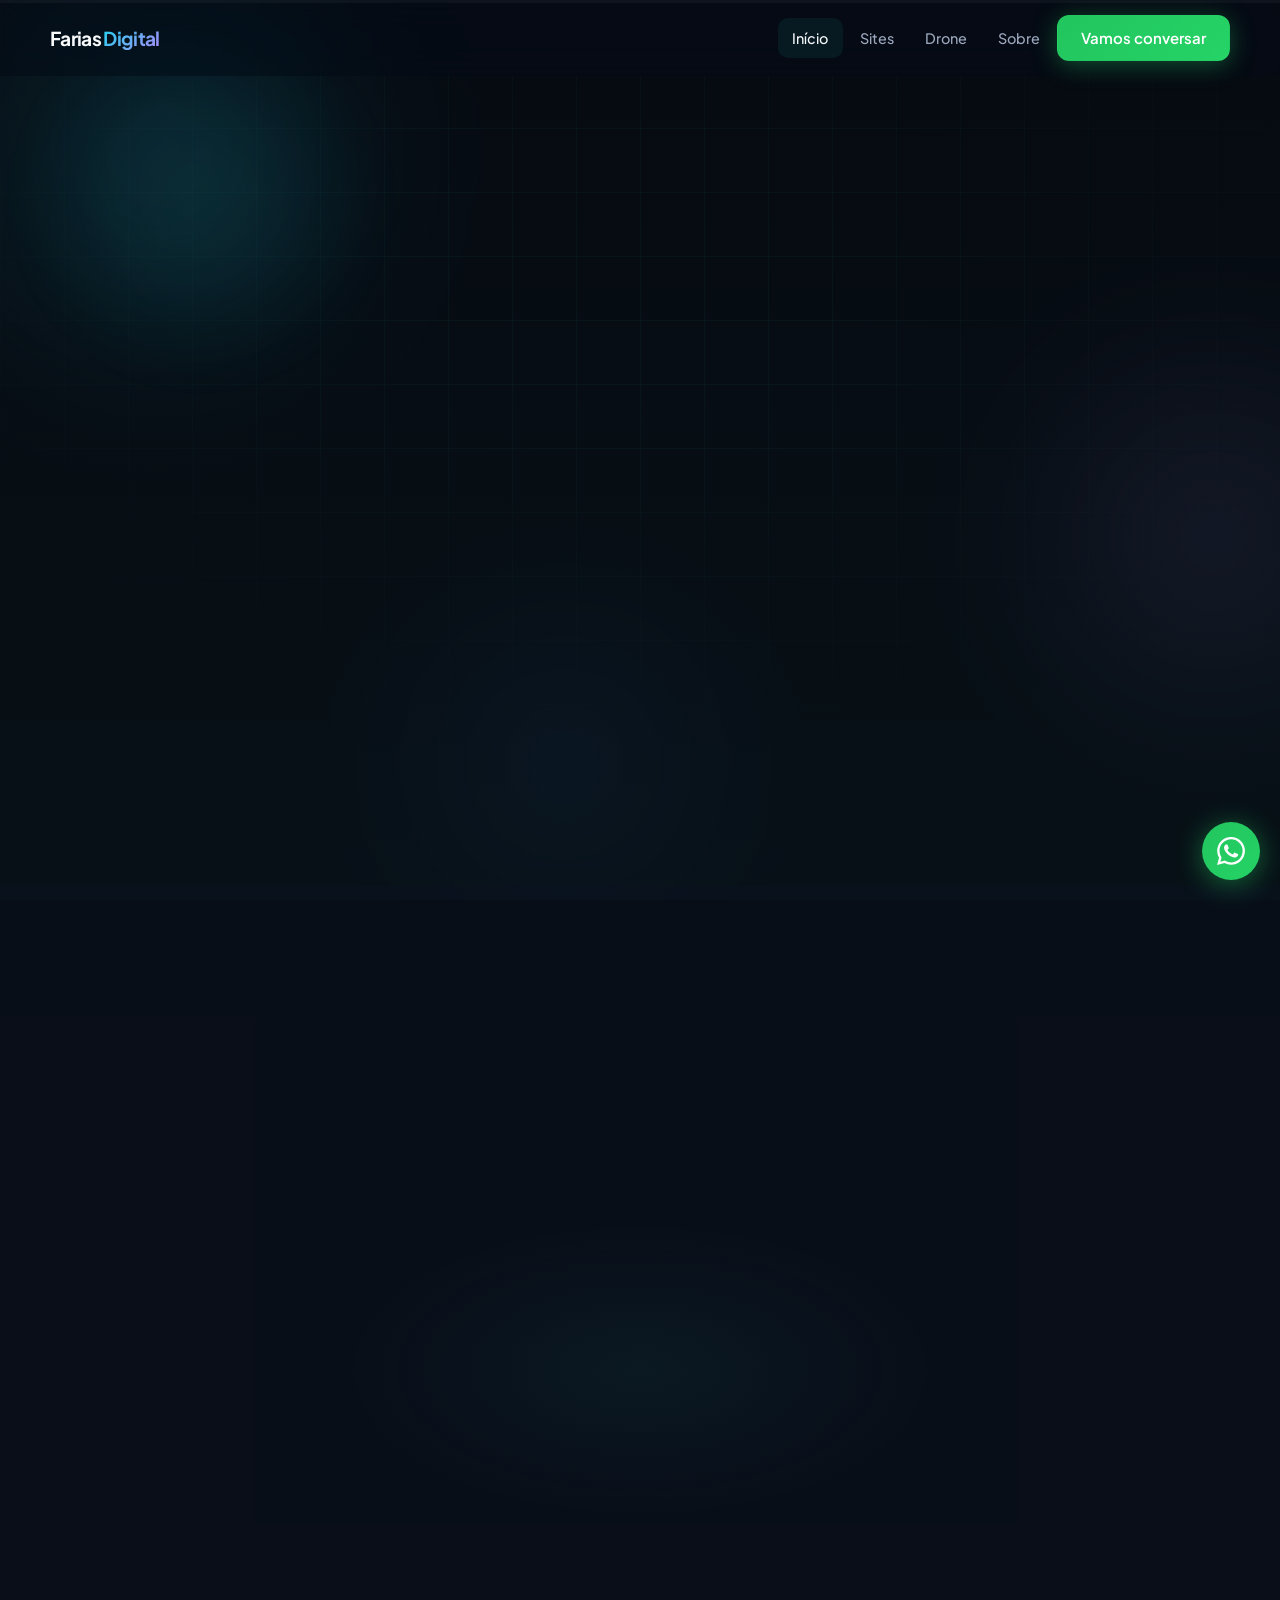
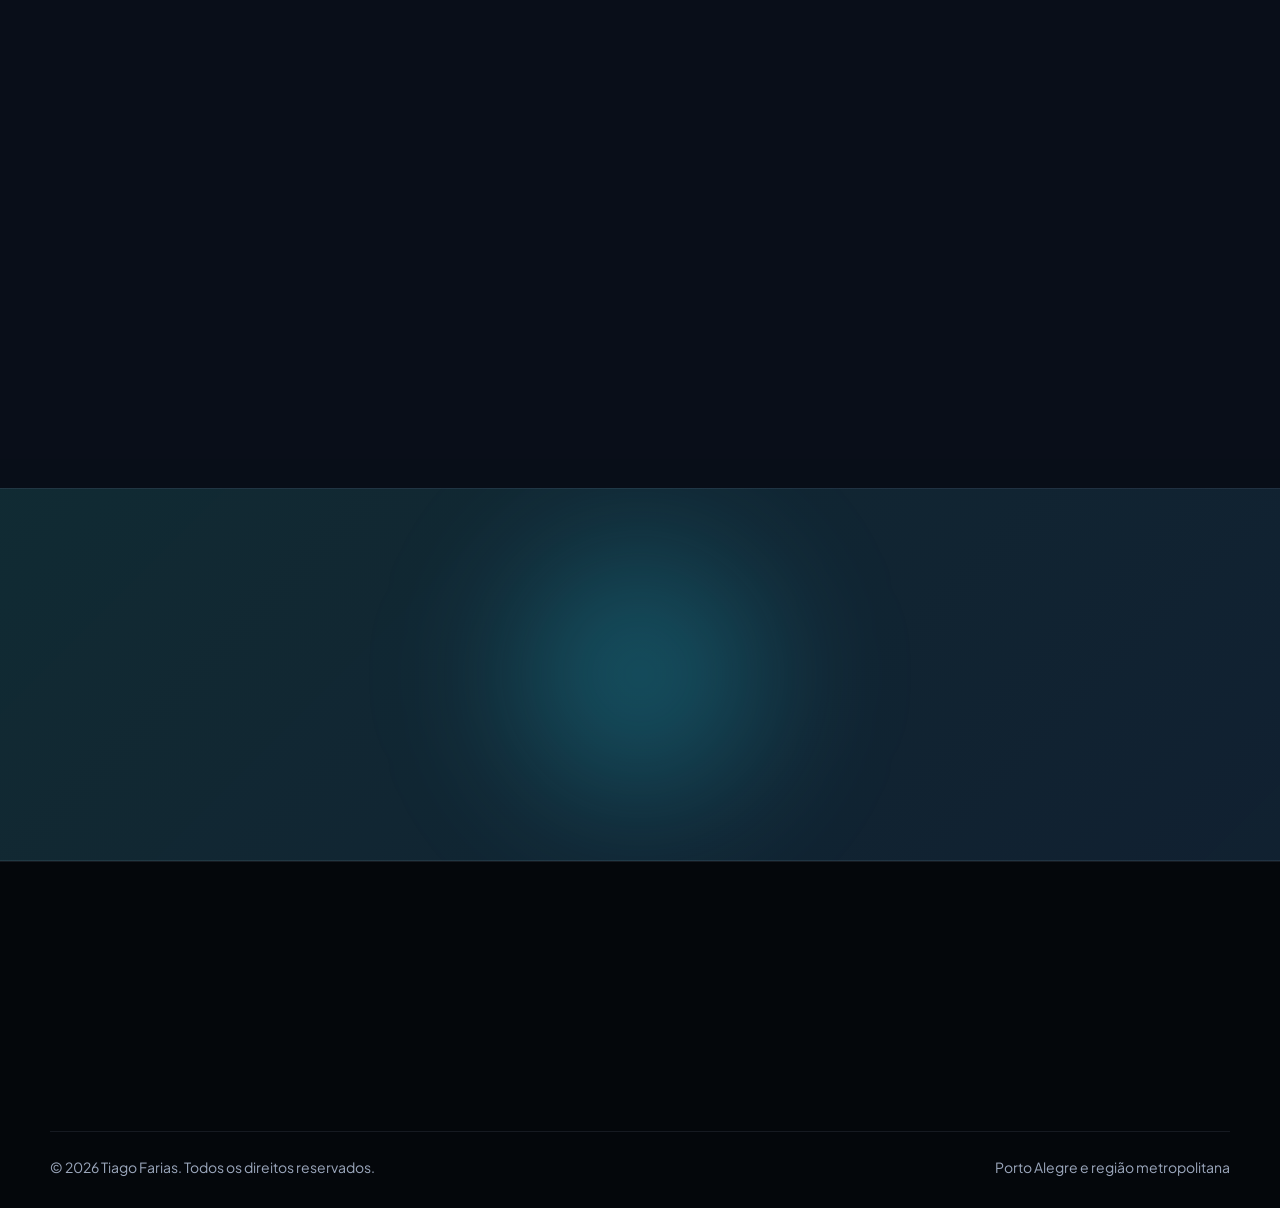
==== index.html @ 9f553862 "Improve local SEO with meta tags, structured data, and FAQ section. Add Open Graph, geo tags, JSON-L" ====
<!DOCTYPE html>
<html lang="pt-BR" data-seo-page="home">
<head>
  <meta charset="UTF-8">
  <meta name="viewport" content="width=device-width, initial-scale=1.0, viewport-fit=cover">
  <title>Farias Digital | Sites, E-commerce e Drone em Porto Alegre</title>
  <meta name="description" content="Criação de sites, lojas online, automação de WhatsApp e fotos aéreas com drone para empresas em Porto Alegre e região. MEI · Nota Fiscal · Orçamento grátis.">
  <meta name="robots" content="index, follow, max-image-preview:large, max-snippet:-1, max-video-preview:-1">
  <meta name="author" content="Tiago Farias">
  <meta name="theme-color" content="#070b12">
  <meta name="geo.region" content="BR-RS">
  <meta name="geo.placename" content="Porto Alegre">
  <meta name="ICBM" content="-30.0346, -51.2177">
  <link rel="canonical" href="https://fariasdigital.com.br/">
  <link rel="icon" href="assets/img/favicon.svg" type="image/svg+xml">
  <link rel="preconnect" href="https://fonts.googleapis.com">
  <link rel="preconnect" href="https://fonts.gstatic.com" crossorigin>
  <link href="https://fonts.googleapis.com/css2?family=JetBrains+Mono:wght@400;500&family=Plus+Jakarta+Sans:ital,wght@0,400;0,500;0,600;0,700;0,800;1,400&display=swap" rel="stylesheet">
  <link rel="stylesheet" href="assets/css/main.css">
  <meta property="og:type" content="website">
  <meta property="og:title" content="Farias Digital | Sites, E-commerce e Drone em Porto Alegre">
  <meta property="og:description" content="Sites, lojas online e captação aérea com drone para empresas da região. MEI · Nota Fiscal · Orçamento sem compromisso.">
  <meta property="og:url" content="https://fariasdigital.com.br/">
  <meta property="og:site_name" content="Farias Digital">
  <meta property="og:locale" content="pt_BR">
  <meta property="og:image" content="https://fariasdigital.com.br/assets/img/og-image.png">
  <meta property="og:image:alt" content="Farias Digital — sites, e-commerce e drone em Porto Alegre">
  <meta name="twitter:card" content="summary_large_image">
  <meta name="twitter:title" content="Farias Digital | Sites, E-commerce e Drone em Porto Alegre">
  <meta name="twitter:description" content="Sites, lojas online e captação aérea com drone para empresas da região. MEI · Nota Fiscal.">
  <meta name="twitter:image" content="https://fariasdigital.com.br/assets/img/og-image.png">
</head>
<body>
  <div class="scroll-progress" aria-hidden="true"><div class="scroll-progress__bar" data-scroll-progress></div></div>

  <div class="ambient" aria-hidden="true">
    <div class="ambient__grid"></div>
    <div class="ambient__particles" data-particles></div>
    <div class="ambient__cursor" data-cursor-glow></div>
    <div class="ambient__orb ambient__orb--1"></div>
    <div class="ambient__orb ambient__orb--2"></div>
    <div class="ambient__orb ambient__orb--3"></div>
    <div class="ambient__scan"></div>
  </div>

  <header class="site-header">
    <div class="container site-header__inner">
      <a href="/" class="logo" data-logo>Farias <span>Digital</span></a>
      <nav aria-label="Principal">
        <ul class="site-nav">
          <li><a href="/" class="is-active">Início</a></li>
          <li><a href="sites/">Sites</a></li>
          <li><a href="drone/">Drone</a></li>
          <li><a href="sobre/">Sobre</a></li>
          <li><a href="#" data-wa="geral" class="btn btn--whatsapp">Vamos conversar</a></li>
        </ul>
      </nav>
      <button type="button" class="nav-toggle" data-nav-toggle aria-expanded="false" aria-controls="mobile-nav">
        <span class="sr-only">Menu</span>
        <svg viewBox="0 0 24 24" fill="none" stroke="currentColor" stroke-width="2" aria-hidden="true"><path d="M4 7h16M4 12h16M4 17h16"/></svg>
      </button>
    </div>
    <div class="container mobile-nav" id="mobile-nav" data-mobile-nav>
      <a href="/">Início</a>
      <a href="sites/">Sites</a>
      <a href="drone/">Drone</a>
      <a href="sobre/">Sobre</a>
      <a href="#" data-wa="geral" class="btn btn--whatsapp btn--block">Vamos conversar</a>
    </div>
  </header>

  <main>
  <!-- Hero estilo 12Mais + Pink Codes -->
    <section class="hero hero--home">
      <div class="container hero__grid">
        <div class="hero__content">
          <span class="hero__label" data-reveal><span class="hero__label-dot" aria-hidden="true"></span>Farias Digital · Sites e drone em Porto Alegre, RS</span>
          <h1 class="hero__title" data-reveal data-reveal-delay="1">
            <span class="hero__title-line">Tecnologia com</span>
            <span class="hero__title-line hero__title-line--accent">
              <span class="text-rotate" data-text-rotate data-words="resultado real.|alta performance.|conversão.|automação.">resultado real.</span><span class="text-rotate__cursor" aria-hidden="true"></span>
            </span>
          </h1>
          <p class="hero__subtitle" data-reveal data-reveal-delay="2">Desenvolvo sites, e-commerce e automação de WhatsApp que colocam sua empresa no Google e trazem clientes na hora — além de captação aérea com drone para imóveis, obras e negócios locais.</p>
          <div class="hero__actions" data-reveal data-reveal-delay="3">
            <a href="#" data-wa="geral" class="btn btn--whatsapp btn--lg" data-magnetic>Falar no WhatsApp</a>
            <a href="#portfolio" class="btn btn--outline btn--lg">Ver portfólio</a>
          </div>
          <ul class="hero-pills" data-reveal data-reveal-delay="4" data-stagger>
            <li>Sites &amp; landing pages</li>
            <li>E-commerce</li>
            <li>Automação WhatsApp</li>
            <li>Drone 4K</li>
            <li>Nota Fiscal</li>
          </ul>
        </div>

        <div class="hero-visual" data-reveal="right" data-reveal-delay="2" data-hero-parallax>
          <div class="hero-orbit" aria-hidden="true">
            <span class="hero-orbit__ring hero-orbit__ring--1"><span class="hero-orbit__dot"></span></span>
            <span class="hero-orbit__ring hero-orbit__ring--2"></span>
          </div>
          <div class="hero-visual__glow"></div>
          <div class="browser-preview browser-preview--glow" data-tilt>
            <div class="browser-preview__bar">
              <span class="hero-mockup__dot hero-mockup__dot--r"></span>
              <span class="hero-mockup__dot hero-mockup__dot--y"></span>
              <span class="hero-mockup__dot hero-mockup__dot--g"></span>
              <span class="browser-preview__url">amo-patas.demo · <span data-dominio>fariasdigital.com.br</span></span>
            </div>
            <div class="browser-preview__screen">
              <iframe src="https://tofariasti.github.io/amo-patas/site/" title="Demo Amo Patas" loading="eager" tabindex="-1"></iframe>
            </div>
          </div>
          <span class="preview-chip preview-chip--success">Modelo de referência</span>
          <span class="preview-chip preview-chip--accent">Leads via WhatsApp</span>
          <span class="preview-chip preview-chip--tech">⚡ Stack moderna</span>
        </div>
      </div>
    </section>

    <div class="marquee-wrap" data-reveal aria-label="Tecnologias e serviços">
      <div class="marquee">
        <div class="marquee__track">
          <span class="marquee__item"><span>◆</span> E-commerce</span>
          <span class="marquee__item"><span>◆</span> Automação WhatsApp</span>
          <span class="marquee__item"><span>◆</span> Landing pages</span>
          <span class="marquee__item"><span>◆</span> Integrações API</span>
          <span class="marquee__item"><span>◆</span> SEO &amp; performance</span>
          <span class="marquee__item"><span>◆</span> Responsivo mobile-first</span>
          <span class="marquee__item"><span>◆</span> Drone 4K</span>
          <span class="marquee__item"><span>◆</span> Laravel &amp; PHP</span>
          <span class="marquee__item"><span>◆</span> Pagamento online</span>
          <span class="marquee__item"><span>◆</span> E-commerce</span>
          <span class="marquee__item"><span>◆</span> Automação WhatsApp</span>
          <span class="marquee__item"><span>◆</span> Landing pages</span>
          <span class="marquee__item"><span>◆</span> Integrações API</span>
          <span class="marquee__item"><span>◆</span> SEO &amp; performance</span>
          <span class="marquee__item"><span>◆</span> Responsivo mobile-first</span>
          <span class="marquee__item"><span>◆</span> Drone 4K</span>
          <span class="marquee__item"><span>◆</span> Laravel &amp; PHP</span>
          <span class="marquee__item"><span>◆</span> Pagamento online</span>
        </div>
      </div>
    </div>

    <!-- Por que escolher — Pink Codes -->
    <section class="section section--alt section--glow" id="por-que">
      <div class="container">
        <header class="section__header section__header--center" data-reveal>
          <p class="section__eyebrow">Por que escolher</p>
          <h2 class="section__title">Seu negócio merece um site que <span class="highlight">venda de verdade</span></h2>
          <p class="section__lead">Não é só ter uma página na internet. É ter presença digital que transmite confiança, converte visitantes em clientes e faz sua marca ser lembrada.</p>
        </header>

        <div class="why-panel">
          <div class="why-stats" data-reveal data-stagger>
            <div class="why-stat" data-stagger-item>
              <strong data-count="100" data-count-suffix="%">0%</strong>
              <span>Dedicação no seu projeto — atendimento direto comigo</span>
            </div>
            <div class="why-stat" data-stagger-item>
              <strong data-count="10" data-count-suffix="+">0+</strong>
              <span>Anos em tecnologia e sistemas web corporativos</span>
            </div>
            <div class="why-stat" data-stagger-item>
              <strong>MEI</strong>
              <span>Emissão de Nota Fiscal para empresas e autônomos</span>
            </div>
            <div class="why-stat" data-stagger-item>
              <strong>4K</strong>
              <span>Captação aérea profissional com drone DJI</span>
            </div>
          </div>

          <div class="diff-grid" data-reveal data-reveal-delay="1" data-stagger>
            <article class="diff-card" data-stagger-item data-tilt>
              <span class="diff-card__tag">Diferencial</span>
              <h3>Entrega ágil sem perder qualidade</h3>
              <p>Processo eficiente e escopo fechado — você sabe o que vai receber e quando.</p>
            </article>
            <article class="diff-card" data-stagger-item data-tilt>
              <span class="diff-card__tag">Diferencial</span>
              <h3>Preço transparente, sem surpresas</h3>
              <p>Orçamento claro desde o primeiro contato. Pacotes com investimento definido.</p>
            </article>
            <article class="diff-card" data-stagger-item data-tilt>
              <span class="diff-card__tag">Diferencial</span>
              <h3>100% responsivo no celular</h3>
              <p>Mais de 70% dos acessos vêm do smartphone. Seu site funciona em qualquer tela.</p>
            </article>
            <article class="diff-card" data-stagger-item data-tilt>
              <span class="diff-card__tag">Diferencial</span>
              <h3>Suporte humano e contínuo</h3>
              <p>Não é robô — é atendimento direto com quem construiu seu projeto.</p>
            </article>
          </div>
        </div>

        <div class="inline-cta" data-reveal>
          <p>Ainda tem dúvida? Vamos conversar — sem compromisso.</p>
          <a href="#" data-wa="geral" class="btn btn--whatsapp">Falar agora pelo WhatsApp</a>
        </div>
      </div>
    </section>

    <!-- O que fazemos — 12Mais -->
    <section class="section" id="servicos">
      <div class="container">
        <header class="section__header section__header--center" data-reveal>
          <p class="section__eyebrow">Serviços</p>
          <h2 class="section__title">Soluções completas <span class="highlight">para o seu negócio</span></h2>
          <p class="section__lead">Sites, lojas virtuais, automação de atendimento no WhatsApp e captação aérea — tudo com foco em gerar contato e vender mais.</p>
        </header>
        <div class="mini-services" data-reveal data-stagger>
          <article class="mini-service" data-stagger-item>
            <div class="mini-service__icon" aria-hidden="true">
              <svg viewBox="0 0 24 24" fill="none" stroke="currentColor" stroke-width="2"><rect x="3" y="3" width="18" height="18" rx="2"/><path d="M3 9h18M9 21V9"/></svg>
            </div>
            <h3>Landing Pages</h3>
            <p>Páginas estratégicas para captar leads e vender mais pelo WhatsApp.</p>
          </article>
          <article class="mini-service" data-stagger-item>
            <div class="mini-service__icon" aria-hidden="true">
              <svg viewBox="0 0 24 24" fill="none" stroke="currentColor" stroke-width="2"><rect x="2" y="3" width="20" height="14" rx="2"/><path d="M8 21h8M12 17v4"/></svg>
            </div>
            <h3>Sites institucionais</h3>
            <p>Presença profissional, SEO básico e layout moderno para sua marca.</p>
          </article>
          <article class="mini-service" data-stagger-item>
            <div class="mini-service__icon" aria-hidden="true">
              <svg viewBox="0 0 24 24" fill="none" stroke="currentColor" stroke-width="2"><path d="M6 2 3 6v14a2 2 0 0 0 2 2h14a2 2 0 0 0 2-2V6l-3-4z"/><path d="M3 6h18M16 10a4 4 0 0 1-8 0"/></svg>
            </div>
            <h3>E-commerce</h3>
            <p>Loja virtual, catálogo de produtos e pedidos pelo WhatsApp ou pagamento online.</p>
          </article>
          <article class="mini-service" data-stagger-item>
            <div class="mini-service__icon" aria-hidden="true">
              <svg viewBox="0 0 24 24" fill="none" stroke="currentColor" stroke-width="2"><path d="M21 15a2 2 0 0 1-2 2H7l-4 4V5a2 2 0 0 1 2-2h14a2 2 0 0 1 2 2z"/></svg>
            </div>
            <h3>Automação WhatsApp</h3>
            <p>Formulários inteligentes, mensagens prontas e fluxos que agilizam o atendimento.</p>
          </article>
          <article class="mini-service" data-stagger-item>
            <div class="mini-service__icon" aria-hidden="true">
              <svg viewBox="0 0 24 24" fill="none" stroke="currentColor" stroke-width="2"><path d="M12 2L2 7l10 5 10-5-10-5z"/></svg>
            </div>
            <h3>Imagens aéreas</h3>
            <p>Fotos e vídeos com drone para imóveis, obras e empresas.</p>
          </article>
          <article class="mini-service" data-stagger-item>
            <div class="mini-service__icon" aria-hidden="true">
              <svg viewBox="0 0 24 24" fill="none" stroke="currentColor" stroke-width="2"><path d="M12 2v4M12 18v4M4.93 4.93l2.83 2.83M16.24 16.24l2.83 2.83"/></svg>
            </div>
            <h3>Integrações</h3>
            <p>Pagamento online, ERP, marketplaces e sistemas sob medida quando o negócio exige.</p>
          </article>
        </div>
        <p style="text-align:center;margin-top:2rem;" data-reveal>
          <a href="sites/#pacotes" class="btn btn--primary btn--lg">Ver pacotes e valores</a>
        </p>
      </div>
    </section>

    <!-- Portfólio -->
    <section class="section section--alt" id="portfolio">
      <div class="container">
        <header class="section__header section__header--center" data-reveal>
          <p class="section__eyebrow">Portfólio</p>
          <h2 class="section__title">Veja o que posso construir <span class="highlight">para o seu negócio</span></h2>
          <p class="section__lead" data-portfolio-lead>Referências de layout, código e experiência no celular — para você avaliar a qualidade antes de pedir orçamento.</p>
        </header>

        <p class="portfolio-note" data-reveal data-portfolio-nota>
          <strong>Transparência:</strong> os modelos por segmento usam marcas fictícias. Os demais itens são projetos que desenvolvi por conta própria — não são cases de clientes pagantes.
        </p>

        <div class="portfolio-group" data-reveal>
          <header class="portfolio-group__header">
            <h3 class="portfolio-group__title" data-portfolio-grupo-projetos-titulo>Desenvolvimento próprio</h3>
            <p class="portfolio-group__lead" data-portfolio-grupo-projetos-lead>Sites e aplicações que criei para mostrar minha stack — incluindo meu serviço de drone.</p>
          </header>
          <div class="demo-grid" id="portfolio-projetos"></div>
        </div>

        <div class="portfolio-group" data-reveal>
          <header class="portfolio-group__header">
            <h3 class="portfolio-group__title" data-portfolio-grupo-demos-titulo>Modelos por segmento</h3>
            <p class="portfolio-group__lead" data-portfolio-grupo-demos-lead>Landing pages de referência. Ao contratar, o site sai com a marca, textos e fotos da sua empresa.</p>
          </header>
          <div class="demo-grid" id="portfolio-demos"></div>
        </div>
      </div>
    </section>

    <!-- Como funciona -->
    <section class="section" id="como-funciona">
      <div class="container">
        <header class="section__header section__header--center" data-reveal>
          <p class="section__eyebrow">Como funciona</p>
          <h2 class="section__title">Do briefing à <span class="highlight">entrega final</span></h2>
          <p class="section__lead">Processo transparente, focado em agilidade e qualidade.</p>
        </header>
        <div class="steps" id="steps-root"></div>
      </div>
    </section>

    <!-- Por que Tiago — 12Mais grid -->
    <section class="section section--alt">
      <div class="container">
        <header class="section__header section__header--center" data-reveal>
          <p class="section__eyebrow">Diferenciais</p>
          <h2 class="section__title">Por que escolher a <span class="highlight">Farias Digital</span>?</h2>
        </header>
        <div class="choose-grid" data-reveal data-stagger>
          <div class="choose-item" data-stagger-item>
            <svg viewBox="0 0 24 24" fill="none" stroke="currentColor" stroke-width="2" aria-hidden="true"><path d="M13 2 3 14h9l-1 8 10-12h-9l1-8z"/></svg>
            Entregas rápidas
          </div>
          <div class="choose-item" data-stagger-item>
            <svg viewBox="0 0 24 24" fill="none" stroke="currentColor" stroke-width="2" aria-hidden="true"><path d="M20 21v-2a4 4 0 0 0-4-4H8a4 4 0 0 0-4 4v2"/><circle cx="12" cy="7" r="4"/></svg>
            Suporte dedicado
          </div>
          <div class="choose-item" data-stagger-item>
            <svg viewBox="0 0 24 24" fill="none" stroke="currentColor" stroke-width="2" aria-hidden="true"><path d="M6 2 3 6v14a2 2 0 0 0 2 2h14a2 2 0 0 0 2-2V6l-3-4z"/><path d="M3 6h18"/></svg>
            E-commerce completo
          </div>
          <div class="choose-item" data-stagger-item>
            <svg viewBox="0 0 24 24" fill="none" stroke="currentColor" stroke-width="2" aria-hidden="true"><path d="M21 15a2 2 0 0 1-2 2H7l-4 4V5a2 2 0 0 1 2-2h14a2 2 0 0 1 2 2z"/></svg>
            Automação WhatsApp
          </div>
          <div class="choose-item" data-stagger-item>
            <svg viewBox="0 0 24 24" fill="none" stroke="currentColor" stroke-width="2" aria-hidden="true"><path d="M12 2v4M12 18v4M4.93 4.93l2.83 2.83M16.24 16.24l2.83 2.83M2 12h4M18 12h4"/></svg>
            Soluções sob medida
          </div>
          <div class="choose-item" data-stagger-item>
            <svg viewBox="0 0 24 24" fill="none" stroke="currentColor" stroke-width="2" aria-hidden="true"><path d="M22 11.08V12a10 10 0 1 1-5.93-9.14"/><path d="M22 4 12 14.01l-3-3"/></svg>
            Foco em resultados
          </div>
          <div class="choose-item" data-stagger-item>
            <svg viewBox="0 0 24 24" fill="none" stroke="currentColor" stroke-width="2" aria-hidden="true"><path d="M21 15a2 2 0 0 1-2 2H7l-4 4V5a2 2 0 0 1 2-2h14a2 2 0 0 1 2 2z"/></svg>
            Comunicação transparente
          </div>
        </div>

        <div class="highlight-stat" style="margin-top:2.5rem;" data-reveal>
          <div class="highlight-stat__num" data-count="9" data-count-suffix="+">0+</div>
          <p class="highlight-stat__text"><strong>Referências visuais</strong> — projetos próprios e modelos por segmento para você ver layout, responsividade e integração com WhatsApp antes de contratar.</p>
        </div>
      </div>
    </section>

    <section class="section section--alt" id="faq">
      <div class="container">
        <header class="section__header section__header--center" data-reveal>
          <p class="section__eyebrow">Perguntas frequentes</p>
          <h2 class="section__title">Dúvidas sobre <span class="highlight">sites e drone</span> em Porto Alegre</h2>
          <p class="section__lead">Respostas objetivas para quem está pesquisando solução digital ou captação aérea na região.</p>
        </header>
        <div class="faq-list" id="faq-root"></div>
      </div>
    </section>

    <section class="cta-band">
      <div class="container">
        <h2 class="cta-band__title" data-reveal>Vamos tirar seu projeto do papel?</h2>
        <p class="cta-band__text" data-reveal data-reveal-delay="1">Fale comigo sobre site, e-commerce, automação de WhatsApp ou captação aérea — proposta personalizada, sem compromisso.</p>
        <a href="#" data-wa="geral" class="btn btn--whatsapp btn--lg" data-reveal data-reveal-delay="2" data-magnetic>Falar no WhatsApp</a>
      </div>
    </section>
  </main>

  <footer class="site-footer">
    <div class="container">
      <div class="footer-grid">
        <div data-reveal>
          <p class="footer__brand">Farias Digital · <span data-dominio>fariasdigital.com.br</span></p>
          <p>Sites, e-commerce, automação WhatsApp e imagens aéreas para empresas da região.</p>
          <p style="margin-top:0.75rem;">MEI · Emissão de Nota Fiscal</p>
        </div>
        <div data-reveal data-reveal-delay="1">
          <p class="footer__title">Navegação</p>
          <ul class="footer__links">
            <li><a href="sites/">Sites e pacotes</a></li>
            <li><a href="drone/">Captação com drone</a></li>
            <li><a href="#portfolio">Portfólio</a></li>
            <li><a href="#faq">Perguntas frequentes</a></li>
            <li><a href="sobre/">Sobre</a></li>
          </ul>
        </div>
        <div data-reveal data-reveal-delay="2">
          <p class="footer__title">Contato</p>
          <ul class="footer__links">
            <li><a href="#" data-dominio-link data-dominio>fariasdigital.com.br</a></li>
            <li><a href="#" data-wa="geral">WhatsApp <span data-phone></span></a></li>
            <li><a href="#" data-email></a></li>
            <li><a href="https://techdrone360.com.br" target="_blank" rel="noopener">TechDrone360</a></li>
          </ul>
        </div>
      </div>
      <div class="footer__bottom">
        <span>© <span data-year></span> Tiago Farias. Todos os direitos reservados.</span>
        <span><span data-region></span></span>
      </div>
    </div>
  </footer>

  <a href="#" data-wa="geral" class="wa-float" aria-label="WhatsApp">
    <svg viewBox="0 0 24 24" fill="currentColor" aria-hidden="true"><path d="M17.472 14.382c-.297-.149-1.758-.867-2.03-.967-.273-.099-.471-.148-.67.15-.197.297-.767.966-.94 1.164-.173.199-.347.223-.644.075-.297-.15-1.255-.463-2.39-1.475-.883-.788-1.48-1.761-1.653-2.059-.173-.297-.018-.458.13-.606.134-.133.298-.347.446-.52.149-.174.198-.298.298-.497.099-.198.05-.371-.025-.52-.075-.149-.669-1.612-.916-2.207-.242-.579-.487-.5-.669-.51-.173-.008-.371-.01-.57-.01-.198 0-.52.074-.792.372-.272.297-1.04 1.016-1.04 2.479 0 1.462 1.065 2.875 1.213 3.074.149.198 2.096 3.2 5.077 4.487.709.306 1.262.489 1.694.625.712.227 1.36.195 1.871.118.571-.085 1.758-.719 2.006-1.413.248-.694.248-1.289.173-1.413-.074-.124-.272-.198-.57-.347m-5.421 7.403h-.004a9.87 9.87 0 01-5.031-1.378l-.361-.214-3.741.982.998-3.648-.235-.374a9.86 9.86 0 01-1.51-5.26c.001-5.45 4.436-9.884 9.888-9.884 2.64 0 5.122 1.03 6.988 2.898a9.825 9.825 0 012.893 6.994c-.003 5.45-4.435 9.884-9.884 9.884m8.413-18.297A11.815 11.815 0 0012.05 0C5.495 0 .16 5.335.157 11.892c0 2.096.547 4.142 1.588 5.945L.057 24l6.305-1.654a11.882 11.882 0 005.683 1.448h.005c6.554 0 11.89-5.335 11.893-11.893a11.821 11.821 0 00-3.48-8.413z"/></svg>
  </a>

  <script src="assets/js/config.js"></script>
  <script src="assets/js/seo.js"></script>
  <script src="assets/js/animations.js"></script>
  <script src="assets/js/main.js"></script>
</body>
</html>
---- assets/css/main.css ----
:root {
  --color-bg: #070b12;
  --color-bg-elevated: #0d1320;
  --color-surface: rgba(17, 24, 39, 0.72);
  --color-surface-solid: #131b2e;
  --color-surface-light: rgba(255, 255, 255, 0.03);
  --color-text: #f8fafc;
  --color-muted: #9ca8bd;
  --color-border: rgba(148, 163, 184, 0.12);
  --color-border-bright: rgba(6, 182, 212, 0.38);
  --color-primary: #22d3ee;
  --color-primary-dark: #06b6d4;
  --color-primary-glow: rgba(34, 211, 238, 0.35);
  --color-accent: #a78bfa;
  --color-accent-glow: rgba(167, 139, 250, 0.35);
  --color-whatsapp: #25d366;
  --color-whatsapp-dark: #1da851;
  --font-sans: 'Plus Jakarta Sans', system-ui, -apple-system, sans-serif;
  --font-display: 'Plus Jakarta Sans', system-ui, -apple-system, sans-serif;
  --font-mono: 'JetBrains Mono', ui-monospace, monospace;
  /* Type scale */
  --text-xs: 0.75rem;
  --text-sm: 0.875rem;
  --text-base: 1rem;
  --text-lg: 1.125rem;
  --text-xl: 1.25rem;
  --text-2xl: clamp(1.75rem, 3.5vw, 2.25rem);
  --text-hero: clamp(2.125rem, 5.2vw, 3.5rem);
  --text-hero-accent: clamp(2.375rem, 5.8vw, 3.85rem);
  --leading-tight: 1.1;
  --leading-snug: 1.35;
  --leading-body: 1.7;
  --tracking-tight: -0.035em;
  --tracking-tighter: -0.045em;
  --tracking-wide: 0.12em;
  --radius: 14px;
  --radius-lg: 22px;
  --shadow: 0 8px 32px rgba(0, 0, 0, 0.35);
  --shadow-glow: 0 0 60px rgba(45, 212, 191, 0.12);
  --max-width: 1180px;
  --header-h: 76px;
  --ease-out-expo: cubic-bezier(0.16, 1, 0.3, 1);
  --ease-spring: cubic-bezier(0.34, 1.56, 0.64, 1);
}

*, *::before, *::after { box-sizing: border-box; }

html {
  scroll-behavior: smooth;
  -webkit-text-size-adjust: 100%;
}

body {
  margin: 0;
  font-family: var(--font-sans);
  font-size: var(--text-base);
  font-weight: 400;
  line-height: var(--leading-body);
  color: var(--color-text);
  background: var(--color-bg);
  overflow-x: hidden;
  -webkit-font-smoothing: antialiased;
  -moz-osx-font-smoothing: grayscale;
  text-rendering: optimizeLegibility;
  font-feature-settings: 'kern' 1, 'liga' 1, 'calt' 1;
}

img { max-width: 100%; height: auto; display: block; }

a { color: var(--color-primary); text-decoration: none; transition: color 0.2s; }
a:hover { color: var(--color-accent); }

.sr-only {
  position: absolute;
  width: 1px; height: 1px;
  padding: 0; margin: -1px;
  overflow: hidden;
  clip: rect(0, 0, 0, 0);
  white-space: nowrap;
  border: 0;
}

/* —— Ambient background —— */
.ambient {
  position: fixed;
  inset: 0;
  z-index: -1;
  pointer-events: none;
  overflow: hidden;
}

.ambient__grid {
  position: absolute;
  inset: 0;
  background-image:
    linear-gradient(rgba(45, 212, 191, 0.04) 1px, transparent 1px),
    linear-gradient(90deg, rgba(45, 212, 191, 0.04) 1px, transparent 1px);
  background-size: 64px 64px;
  mask-image: radial-gradient(ellipse 80% 70% at 50% 30%, black 20%, transparent 75%);
  animation: grid-drift 40s linear infinite;
}

.ambient__orb {
  position: absolute;
  border-radius: 50%;
  filter: blur(80px);
  opacity: 0.55;
  animation: orb-float 18s ease-in-out infinite;
}

.ambient__orb--1 {
  width: 520px; height: 520px;
  top: -12%; left: -8%;
  background: radial-gradient(circle, rgba(34, 211, 238, 0.28), transparent 70%);
}

.ambient__orb--2 {
  width: 440px; height: 440px;
  top: 35%; right: -12%;
  background: radial-gradient(circle, rgba(167, 139, 250, 0.22), transparent 70%);
  animation-delay: -6s;
  animation-duration: 22s;
}

.ambient__orb--3 {
  width: 360px; height: 360px;
  bottom: -5%; left: 30%;
  background: radial-gradient(circle, rgba(59, 130, 246, 0.18), transparent 70%);
  animation-delay: -12s;
  animation-duration: 26s;
}

.ambient__scan {
  position: absolute;
  inset: 0;
  background: linear-gradient(180deg, transparent 0%, rgba(45, 212, 191, 0.03) 50%, transparent 100%);
  background-size: 100% 200%;
  animation: scan-line 8s ease-in-out infinite;
}

@keyframes grid-drift {
  0% { transform: translate(0, 0); }
  100% { transform: translate(64px, 64px); }
}

@keyframes orb-float {
  0%, 100% { transform: translate(0, 0) scale(1); }
  33% { transform: translate(30px, -40px) scale(1.05); }
  66% { transform: translate(-20px, 25px) scale(0.95); }
}

@keyframes scan-line {
  0%, 100% { background-position: 0 -100%; }
  50% { background-position: 0 100%; }
}

.ambient__particles {
  position: absolute;
  inset: 0;
  overflow: hidden;
}

.particle {
  position: absolute;
  border-radius: 50%;
  background: var(--color-primary);
  box-shadow: 0 0 6px var(--color-primary-glow);
  animation: particle-float 14s ease-in-out infinite;
}

@keyframes particle-float {
  0%, 100% { transform: translate(0, 0) scale(1); opacity: 0.2; }
  25% { transform: translate(12px, -18px) scale(1.2); opacity: 0.7; }
  50% { transform: translate(-8px, -32px) scale(0.9); opacity: 0.35; }
  75% { transform: translate(16px, -12px) scale(1.1); opacity: 0.55; }
}

.ambient__cursor {
  position: fixed;
  top: 0;
  left: 0;
  width: 400px;
  height: 400px;
  border-radius: 50%;
  background: radial-gradient(circle, rgba(34, 211, 238, 0.12), transparent 65%);
  filter: blur(40px);
  pointer-events: none;
  z-index: -1;
  opacity: 0.85;
  will-change: transform;
}

/* —— Scroll progress —— */
.scroll-progress {
  position: fixed;
  top: 0;
  left: 0;
  right: 0;
  height: 3px;
  z-index: 300;
  background: rgba(255, 255, 255, 0.04);
}

.scroll-progress__bar {
  height: 100%;
  width: 0;
  background: linear-gradient(90deg, var(--color-primary-dark), var(--color-primary), var(--color-accent));
  box-shadow: 0 0 12px var(--color-primary-glow);
  transition: width 0.08s linear;
}

/* —— Scroll reveal —— */
[data-reveal] {
  opacity: 0;
  transform: translateY(36px);
  transition:
    opacity 0.85s var(--ease-out-expo),
    transform 0.85s var(--ease-out-expo);
}

[data-reveal].is-visible {
  opacity: 1;
  transform: translateY(0);
}

[data-reveal="left"] { transform: translateX(-40px); }
[data-reveal="left"].is-visible { transform: translateX(0); }

[data-reveal="right"] { transform: translateX(40px); }
[data-reveal="right"].is-visible { transform: translateX(0); }

[data-reveal="scale"] { transform: scale(0.92); }
[data-reveal="scale"].is-visible { transform: scale(1); }

[data-reveal-delay="1"] { transition-delay: 0.1s; }
[data-reveal-delay="2"] { transition-delay: 0.2s; }
[data-reveal-delay="3"] { transition-delay: 0.3s; }
[data-reveal-delay="4"] { transition-delay: 0.4s; }
[data-reveal-delay="5"] { transition-delay: 0.5s; }
[data-reveal-delay="6"] { transition-delay: 0.6s; }

/* Stagger children */
[data-stagger] [data-stagger-item] {
  opacity: 0;
  transform: translateY(24px);
  transition:
    opacity 0.65s var(--ease-out-expo),
    transform 0.65s var(--ease-out-expo);
}

[data-stagger].is-staggered [data-stagger-item],
[data-stagger].is-visible [data-stagger-item] {
  opacity: 1;
  transform: translateY(0);
}

[data-stagger].is-staggered [data-stagger-item]:nth-child(1),
[data-stagger].is-visible [data-stagger-item]:nth-child(1) { transition-delay: 0.05s; }
[data-stagger].is-staggered [data-stagger-item]:nth-child(2),
[data-stagger].is-visible [data-stagger-item]:nth-child(2) { transition-delay: 0.12s; }
[data-stagger].is-staggered [data-stagger-item]:nth-child(3),
[data-stagger].is-visible [data-stagger-item]:nth-child(3) { transition-delay: 0.19s; }
[data-stagger].is-staggered [data-stagger-item]:nth-child(4),
[data-stagger].is-visible [data-stagger-item]:nth-child(4) { transition-delay: 0.26s; }
[data-stagger].is-staggered [data-stagger-item]:nth-child(5),
[data-stagger].is-visible [data-stagger-item]:nth-child(5) { transition-delay: 0.33s; }
[data-stagger].is-staggered [data-stagger-item]:nth-child(6),
[data-stagger].is-visible [data-stagger-item]:nth-child(6) { transition-delay: 0.4s; }
[data-stagger].is-staggered [data-stagger-item]:nth-child(7),
[data-stagger].is-visible [data-stagger-item]:nth-child(7) { transition-delay: 0.47s; }
[data-stagger].is-staggered [data-stagger-item]:nth-child(8),
[data-stagger].is-visible [data-stagger-item]:nth-child(8) { transition-delay: 0.54s; }

.hero-pills [data-stagger-item],
.hero-pills > li {
  opacity: 0;
  transform: translateY(12px) scale(0.96);
  transition:
    opacity 0.5s var(--ease-out-expo),
    transform 0.5s var(--ease-spring),
    border-color 0.25s,
    color 0.25s;
}

[data-stagger].is-staggered .hero-pills > li,
[data-stagger].is-visible .hero-pills > li {
  opacity: 1;
  transform: translateY(0) scale(1);
}

[data-stagger].is-staggered .hero-pills > li:nth-child(1),
[data-stagger].is-visible .hero-pills > li:nth-child(1) { transition-delay: 0.08s; }
[data-stagger].is-staggered .hero-pills > li:nth-child(2),
[data-stagger].is-visible .hero-pills > li:nth-child(2) { transition-delay: 0.16s; }
[data-stagger].is-staggered .hero-pills > li:nth-child(3),
[data-stagger].is-visible .hero-pills > li:nth-child(3) { transition-delay: 0.24s; }
[data-stagger].is-staggered .hero-pills > li:nth-child(4),
[data-stagger].is-visible .hero-pills > li:nth-child(4) { transition-delay: 0.32s; }
[data-stagger].is-staggered .hero-pills > li:nth-child(5),
[data-stagger].is-visible .hero-pills > li:nth-child(5) { transition-delay: 0.4s; }

.container {
  width: min(100% - 2rem, var(--max-width));
  margin-inline: auto;
}

/* —— Header —— */
.site-header {
  position: fixed;
  top: 0; left: 0; right: 0;
  z-index: 200;
  transition: background 0.4s, border-color 0.4s, box-shadow 0.4s;
}

.site-header::before {
  content: '';
  position: absolute;
  inset: 0;
  background: rgba(6, 11, 20, 0.55);
  backdrop-filter: blur(16px) saturate(1.4);
  border-bottom: 1px solid transparent;
  transition: inherit;
}

.site-header.is-scrolled::before {
  background: rgba(6, 11, 20, 0.88);
  border-bottom-color: var(--color-border);
  box-shadow: 0 8px 32px rgba(0, 0, 0, 0.4);
}

.site-header__inner {
  position: relative;
  display: flex;
  align-items: center;
  justify-content: space-between;
  min-height: var(--header-h);
  gap: 1rem;
}

.logo {
  font-family: var(--font-display);
  font-size: 1.2rem;
  font-weight: 700;
  color: var(--color-text);
  letter-spacing: var(--tracking-tight);
  position: relative;
}

.logo span {
  background: linear-gradient(135deg, var(--color-primary), var(--color-accent));
  -webkit-background-clip: text;
  background-clip: text;
  color: transparent;
}

.site-nav {
  display: none;
  align-items: center;
  gap: 0.15rem;
  list-style: none;
  margin: 0;
  padding: 0;
}

.site-nav a:not(.btn) {
  display: block;
  padding: 0.5rem 0.9rem;
  border-radius: 10px;
  color: var(--color-muted);
  font-size: 0.9rem;
  font-weight: 500;
  transition: color 0.2s, background 0.2s;
}

.site-nav a:not(.btn):hover,
.site-nav a:not(.btn).is-active {
  color: var(--color-text);
  background: rgba(45, 212, 191, 0.08);
}

.nav-toggle {
  position: relative;
  display: flex;
  align-items: center;
  justify-content: center;
  width: 46px; height: 46px;
  padding: 0;
  border: 1px solid var(--color-border);
  border-radius: 12px;
  background: rgba(15, 23, 42, 0.6);
  cursor: pointer;
  color: var(--color-text);
}

.nav-toggle svg { width: 22px; height: 22px; }

.mobile-nav {
  position: relative;
  display: none;
  flex-direction: column;
  gap: 0.25rem;
  padding: 0 0 1rem;
}

.mobile-nav.is-open { display: flex; }

.mobile-nav a {
  padding: 0.8rem 1rem;
  border-radius: 10px;
  color: var(--color-text);
  font-weight: 500;
}

.mobile-nav a:hover { background: rgba(45, 212, 191, 0.08); }

@media (min-width: 768px) {
  .site-nav { display: flex; }
  .nav-toggle { display: none; }
  .mobile-nav { display: none !important; }
}

/* —— Buttons —— */
.btn {
  position: relative;
  display: inline-flex;
  align-items: center;
  justify-content: center;
  gap: 0.5rem;
  padding: 0.8rem 1.45rem;
  border-radius: 12px;
  font-family: inherit;
  font-size: 0.9375rem;
  font-weight: 600;
  line-height: 1.2;
  border: 1px solid transparent;
  cursor: pointer;
  overflow: hidden;
  text-decoration: none;
  transition: transform 0.35s var(--ease-spring), box-shadow 0.35s, border-color 0.25s;
}

.btn::after {
  content: '';
  position: absolute;
  inset: 0;
  background: linear-gradient(105deg, transparent 40%, rgba(255, 255, 255, 0.18) 50%, transparent 60%);
  transform: translateX(-120%);
  transition: transform 0.6s;
}

.btn:hover::after { transform: translateX(120%); }

.btn:hover { transform: translateY(-3px); }

.btn--primary {
  background: linear-gradient(135deg, var(--color-primary-dark), var(--color-primary));
  color: #042f2e;
  box-shadow: 0 4px 24px var(--color-primary-glow);
}

.btn--primary:hover {
  color: #042f2e;
  box-shadow: 0 8px 36px var(--color-primary-glow);
}

.btn--whatsapp {
  background: linear-gradient(135deg, #22c55e, var(--color-whatsapp));
  color: #fff;
  box-shadow: 0 4px 24px rgba(37, 211, 102, 0.35);
}

.btn--whatsapp:hover {
  color: #fff;
  box-shadow: 0 8px 36px rgba(37, 211, 102, 0.45);
}

.btn--outline {
  background: rgba(15, 23, 42, 0.5);
  border-color: var(--color-border);
  color: var(--color-text);
  backdrop-filter: blur(8px);
}

.btn--outline:hover {
  border-color: var(--color-border-bright);
  color: var(--color-primary);
  box-shadow: 0 0 24px rgba(45, 212, 191, 0.12);
}

.btn--ghost {
  background: transparent;
  border-color: rgba(45, 212, 191, 0.25);
  color: var(--color-primary);
}

.btn--lg { padding: 1rem 1.75rem; font-size: 1rem; }
.btn--block { width: 100%; }

/* —— Hero —— */
.hero {
  position: relative;
  padding: calc(var(--header-h) + 3rem) 0 5rem;
  min-height: 92vh;
  display: flex;
  align-items: center;
}

.hero--compact {
  min-height: auto;
  padding-bottom: 3.5rem;
}

.hero--compact .hero__title {
  max-width: 18ch;
}

.hero__grid {
  display: grid;
  gap: 3rem;
  align-items: center;
}

@media (min-width: 960px) {
  .hero__grid { grid-template-columns: 1.05fr 0.95fr; }
}

.hero__eyebrow {
  display: inline-flex;
  align-items: center;
  gap: 0.55rem;
  padding: 0.4rem 1rem;
  margin-bottom: 1.5rem;
  border-radius: 999px;
  background: rgba(45, 212, 191, 0.08);
  border: 1px solid rgba(45, 212, 191, 0.22);
  font-family: var(--font-mono);
  font-size: 0.75rem;
  font-weight: 500;
  color: var(--color-primary);
  letter-spacing: 0.02em;
}

.hero__eyebrow-dot {
  width: 7px; height: 7px;
  border-radius: 50%;
  background: var(--color-primary);
  box-shadow: 0 0 12px var(--color-primary);
  animation: pulse-dot 2s ease-in-out infinite;
}

@keyframes pulse-dot {
  0%, 100% { opacity: 1; transform: scale(1); }
  50% { opacity: 0.5; transform: scale(0.85); }
}

.hero__title {
  font-family: var(--font-display);
  font-size: var(--text-hero);
  font-weight: 500;
  line-height: var(--leading-tight);
  letter-spacing: var(--tracking-tight);
  margin: 0 0 1.35rem;
  max-width: 14ch;
  text-wrap: balance;
}

.hero__title-line {
  display: block;
}

.hero__title-line:first-child {
  font-weight: 500;
  color: #e8edf5;
  letter-spacing: var(--tracking-tight);
}

.hero__title-line--accent,
.hero__title .gradient-text {
  font-size: var(--text-hero-accent);
  font-weight: 800;
  line-height: 1;
  letter-spacing: var(--tracking-tighter);
  margin-top: 0.12em;
  background: linear-gradient(120deg, #67e8f9 0%, var(--color-primary) 35%, var(--color-accent) 100%);
  background-size: 200% auto;
  -webkit-background-clip: text;
  background-clip: text;
  color: transparent;
  animation: shimmer-text 8s ease-in-out infinite;
}

@keyframes shimmer-text {
  0% { background-position: 0% center; }
  100% { background-position: 200% center; }
}

.hero__subtitle {
  font-size: var(--text-lg);
  font-weight: 400;
  color: #a8b4c8;
  max-width: 40ch;
  margin: 0 0 2rem;
  line-height: 1.75;
  letter-spacing: 0.01em;
}

.hero__actions {
  display: flex;
  flex-wrap: wrap;
  gap: 0.85rem;
  margin-bottom: 2.25rem;
}

/* Hero visual — browser mockup */
.hero-visual {
  position: relative;
  perspective: 1200px;
}

.hero-visual__glow {
  position: absolute;
  inset: -20%;
  background: radial-gradient(circle, var(--color-primary-glow), transparent 65%);
  filter: blur(40px);
  animation: glow-pulse 4s ease-in-out infinite;
}

@keyframes glow-pulse {
  0%, 100% { opacity: 0.5; transform: scale(1); }
  50% { opacity: 0.85; transform: scale(1.08); }
}

.hero-mockup {
  position: relative;
  border-radius: var(--radius-lg);
  border: 1px solid var(--color-border-bright);
  background: rgba(12, 18, 34, 0.85);
  backdrop-filter: blur(20px);
  box-shadow: var(--shadow), var(--shadow-glow);
  overflow: hidden;
  transform: rotateY(-8deg) rotateX(4deg);
  animation: mockup-float 7s ease-in-out infinite;
  transition: transform 0.5s var(--ease-out-expo);
}

.hero-mockup:hover {
  transform: rotateY(-2deg) rotateX(1deg) translateY(-8px);
}

@keyframes mockup-float {
  0%, 100% { transform: rotateY(-8deg) rotateX(4deg) translateY(0); }
  50% { transform: rotateY(-6deg) rotateX(2deg) translateY(-12px); }
}

.hero-mockup__bar {
  display: flex;
  align-items: center;
  gap: 0.45rem;
  padding: 0.85rem 1rem;
  background: rgba(0, 0, 0, 0.35);
  border-bottom: 1px solid var(--color-border);
}

.hero-mockup__dot {
  width: 10px; height: 10px;
  border-radius: 50%;
}

.hero-mockup__dot--r { background: #ef4444; }
.hero-mockup__dot--y { background: #eab308; }
.hero-mockup__dot--g { background: #22c55e; }

.hero-mockup__url {
  flex: 1;
  margin-left: 0.5rem;
  padding: 0.35rem 0.75rem;
  border-radius: 8px;
  background: rgba(255, 255, 255, 0.05);
  font-family: var(--font-mono);
  font-size: 0.7rem;
  color: var(--color-muted);
}

.hero-mockup__body { padding: 1.25rem; }

.hero-mockup__lines { margin-bottom: 1rem; }

.hero-mockup__line {
  height: 8px;
  border-radius: 4px;
  margin-bottom: 0.55rem;
  background: linear-gradient(90deg, rgba(45, 212, 191, 0.35), rgba(56, 189, 248, 0.2));
  animation: line-grow 2s ease-out forwards;
  transform-origin: left;
  transform: scaleX(0);
}

.hero-mockup__line:nth-child(1) { width: 75%; animation-delay: 0.3s; }
.hero-mockup__line:nth-child(2) { width: 55%; animation-delay: 0.5s; opacity: 0.7; }
.hero-mockup__line:nth-child(3) { width: 90%; animation-delay: 0.7s; opacity: 0.5; }

@keyframes line-grow {
  to { transform: scaleX(1); }
}

.hero-mockup__cards {
  display: grid;
  grid-template-columns: 1fr 1fr;
  gap: 0.65rem;
}

.hero-mockup__card {
  padding: 0.85rem;
  border-radius: 10px;
  border: 1px solid var(--color-border);
  background: rgba(45, 212, 191, 0.06);
  animation: card-pop 0.6s var(--ease-spring) backwards;
}

.hero-mockup__card:nth-child(1) { animation-delay: 0.9s; }
.hero-mockup__card:nth-child(2) { animation-delay: 1.05s; }

@keyframes card-pop {
  from { opacity: 0; transform: scale(0.8) translateY(10px); }
  to { opacity: 1; transform: scale(1) translateY(0); }
}

.hero-mockup__card-icon {
  width: 28px; height: 28px;
  border-radius: 8px;
  background: linear-gradient(135deg, var(--color-primary), var(--color-accent));
  margin-bottom: 0.5rem;
  opacity: 0.9;
}

.hero-mockup__card-label {
  font-size: 0.65rem;
  font-weight: 600;
  color: var(--color-text);
}

.hero-mockup__card-sub {
  font-size: 0.58rem;
  color: var(--color-muted);
  margin-top: 0.15rem;
}

.hero-mockup__badge {
  position: absolute;
  bottom: 1rem;
  right: 1rem;
  padding: 0.4rem 0.75rem;
  border-radius: 8px;
  background: rgba(37, 211, 102, 0.15);
  border: 1px solid rgba(37, 211, 102, 0.35);
  font-family: var(--font-mono);
  font-size: 0.65rem;
  color: #4ade80;
  animation: badge-blink 3s ease-in-out infinite;
}

@keyframes badge-blink {
  0%, 100% { box-shadow: 0 0 0 rgba(74, 222, 128, 0); }
  50% { box-shadow: 0 0 20px rgba(74, 222, 128, 0.25); }
}

.floating-chip {
  position: absolute;
  padding: 0.45rem 0.8rem;
  border-radius: 10px;
  background: rgba(12, 18, 34, 0.9);
  border: 1px solid var(--color-border-bright);
  font-family: var(--font-mono);
  font-size: 0.68rem;
  color: var(--color-primary);
  backdrop-filter: blur(12px);
  box-shadow: var(--shadow);
  white-space: nowrap;
  animation: chip-float 5s ease-in-out infinite;
}

.floating-chip--1 { top: 8%; right: -5%; animation-delay: 0s; }
.floating-chip--2 { bottom: 18%; left: -8%; animation-delay: -2s; color: var(--color-accent); }

@keyframes chip-float {
  0%, 100% { transform: translateY(0); }
  50% { transform: translateY(-10px); }
}

.hero-scroll {
  display: inline-flex;
  flex-direction: column;
  align-items: center;
  gap: 0.35rem;
  margin-top: 2rem;
  color: var(--color-muted);
  font-size: 0.75rem;
  font-weight: 500;
  letter-spacing: 0.08em;
  text-transform: uppercase;
  animation: bounce-scroll 2.2s ease-in-out infinite;
}

.hero-scroll svg {
  width: 20px; height: 20px;
  opacity: 0.6;
}

@keyframes bounce-scroll {
  0%, 100% { transform: translateY(0); }
  50% { transform: translateY(6px); }
}

/* —— Stats —— */
.stats-strip {
  display: grid;
  grid-template-columns: repeat(2, 1fr);
  gap: 1rem;
  padding: 2rem 0;
  border-block: 1px solid var(--color-border);
  background: rgba(12, 18, 34, 0.5);
}

@media (min-width: 768px) {
  .stats-strip { grid-template-columns: repeat(4, 1fr); }
}

.stat {
  text-align: center;
  padding: 0.5rem;
}

.stat__value {
  font-family: var(--font-display);
  font-size: clamp(1.65rem, 3.5vw, 2.25rem);
  font-weight: 700;
  line-height: 1;
  background: linear-gradient(135deg, var(--color-text), var(--color-primary));
  -webkit-background-clip: text;
  background-clip: text;
  color: transparent;
}

.stat__label {
  margin-top: 0.4rem;
  font-size: 0.8rem;
  color: var(--color-muted);
  font-weight: 500;
}

/* —— Marquee —— */
.marquee-wrap {
  overflow: hidden;
  padding: 1.1rem 0;
  border-bottom: 1px solid var(--color-border);
  mask-image: linear-gradient(90deg, transparent, black 8%, black 92%, transparent);
}

.marquee {
  overflow: hidden;
}

.marquee__track {
  display: flex;
  width: max-content;
  animation: marquee 36s linear infinite;
}

.marquee:hover .marquee__track { animation-play-state: paused; }

.marquee__item {
  display: flex;
  align-items: center;
  gap: 1.5rem;
  padding-right: 1.5rem;
  font-family: var(--font-mono);
  font-size: 0.8rem;
  font-weight: 500;
  color: var(--color-muted);
  white-space: nowrap;
}

.marquee__item span {
  color: var(--color-primary);
  opacity: 0.6;
}

@keyframes marquee {
  0% { transform: translateX(0); }
  100% { transform: translateX(-50%); }
}

/* —— Trust bar —— */
.trust-bar {
  display: flex;
  flex-wrap: wrap;
  gap: 0.85rem 1.25rem;
  padding: 0;
  margin: 0;
  list-style: none;
}

.trust-bar li {
  display: flex;
  align-items: center;
  gap: 0.5rem;
  padding: 0.5rem 0.9rem;
  border-radius: 999px;
  background: rgba(15, 23, 42, 0.6);
  border: 1px solid var(--color-border);
  font-size: 0.8125rem;
  font-weight: 500;
  color: var(--color-muted);
  transition: border-color 0.3s, color 0.3s;
}

.trust-bar li:hover {
  border-color: var(--color-border-bright);
  color: var(--color-text);
}

.trust-bar svg {
  width: 16px; height: 16px;
  color: var(--color-primary);
  flex-shrink: 0;
}

/* —— Sections —— */
.section {
  position: relative;
  padding: 5.5rem 0;
}

.section--alt {
  background: rgba(12, 18, 34, 0.45);
}

.section--glow::before {
  content: '';
  position: absolute;
  top: 50%; left: 50%;
  width: 600px; height: 300px;
  transform: translate(-50%, -50%);
  background: radial-gradient(ellipse, rgba(45, 212, 191, 0.06), transparent 70%);
  pointer-events: none;
}

.section__header {
  margin-bottom: 3rem;
  max-width: 56ch;
}

.section__header--center {
  text-align: center;
  margin-inline: auto;
}

.section__eyebrow {
  display: inline-block;
  font-family: var(--font-sans);
  font-size: var(--text-xs);
  font-weight: 700;
  text-transform: uppercase;
  letter-spacing: var(--tracking-wide);
  color: var(--color-primary);
  margin: 0 0 0.85rem;
}

.section__title {
  font-family: var(--font-display);
  font-size: var(--text-2xl);
  font-weight: 700;
  letter-spacing: var(--tracking-tight);
  margin: 0 0 0.85rem;
  line-height: var(--leading-snug);
  text-wrap: balance;
}

.section__lead {
  color: var(--color-muted);
  margin: 0;
  font-size: var(--text-lg);
  font-weight: 400;
  line-height: var(--leading-body);
  max-width: 52ch;
}

.section__header--center .section__lead {
  margin-inline: auto;
}

/* —— Service cards —— */
.service-grid {
  display: grid;
  gap: 1.5rem;
}

@media (min-width: 768px) {
  .service-grid { grid-template-columns: 1fr 1fr; }
}

.service-card {
  position: relative;
  display: flex;
  flex-direction: column;
  padding: 2rem;
  border-radius: var(--radius-lg);
  background: var(--color-surface);
  border: 1px solid var(--color-border);
  backdrop-filter: blur(16px);
  overflow: hidden;
  transition: transform 0.45s var(--ease-out-expo), border-color 0.35s, box-shadow 0.35s;
}

.service-card::before {
  content: '';
  position: absolute;
  inset: 0;
  background: linear-gradient(135deg, rgba(45, 212, 191, 0.08), transparent 50%);
  opacity: 0;
  transition: opacity 0.35s;
}

.service-card:hover {
  transform: translateY(-8px);
  border-color: var(--color-border-bright);
  box-shadow: var(--shadow-glow);
}

.service-card:hover::before { opacity: 1; }

.service-card > * { position: relative; z-index: 1; }

.service-card__icon {
  width: 52px; height: 52px;
  display: flex;
  align-items: center;
  justify-content: center;
  border-radius: 14px;
  background: linear-gradient(135deg, rgba(45, 212, 191, 0.15), rgba(56, 189, 248, 0.1));
  border: 1px solid rgba(45, 212, 191, 0.2);
  color: var(--color-primary);
  margin-bottom: 1.35rem;
  transition: transform 0.4s var(--ease-spring);
}

.service-card:hover .service-card__icon {
  transform: scale(1.1) rotate(-4deg);
}

.service-card__icon svg { width: 26px; height: 26px; }

.service-card__title {
  font-family: var(--font-display);
  font-size: var(--text-xl);
  font-weight: 700;
  letter-spacing: var(--tracking-tight);
  margin: 0 0 0.55rem;
}

.service-card__text {
  color: var(--color-muted);
  margin: 0 0 1.5rem;
  flex: 1;
}

.service-card__list {
  margin: 0 0 1.5rem;
  padding: 0;
  list-style: none;
}

.service-card__list li {
  position: relative;
  padding-left: 1.4rem;
  margin-bottom: 0.45rem;
  font-size: 0.9rem;
}

.service-card__list li::before {
  content: '→';
  position: absolute;
  left: 0;
  color: var(--color-primary);
  font-weight: 700;
}

/* —— Packages —— */
.package-grid {
  display: grid;
  gap: 1.5rem;
}

@media (min-width: 900px) {
  .package-grid { grid-template-columns: repeat(3, 1fr); }
}

.package-card {
  position: relative;
  display: flex;
  flex-direction: column;
  padding: 2rem 1.75rem;
  border-radius: var(--radius-lg);
  background: var(--color-surface);
  border: 1px solid var(--color-border);
  backdrop-filter: blur(16px);
  transition: transform 0.45s var(--ease-out-expo), box-shadow 0.35s;
}

.package-card:hover {
  transform: translateY(-6px);
  box-shadow: var(--shadow-glow);
}

.package-card--featured {
  border-color: var(--color-border-bright);
  background: linear-gradient(160deg, rgba(45, 212, 191, 0.1), rgba(12, 18, 34, 0.8));
}

.package-card--featured::after {
  content: '';
  position: absolute;
  inset: -1px;
  border-radius: inherit;
  padding: 1px;
  background: linear-gradient(135deg, var(--color-primary), var(--color-accent), transparent);
  mask: linear-gradient(#fff 0 0) content-box, linear-gradient(#fff 0 0);
  mask-composite: exclude;
  pointer-events: none;
  animation: border-spin 4s linear infinite;
}

@keyframes border-spin {
  0% { filter: hue-rotate(0deg); }
  100% { filter: hue-rotate(360deg); }
}

.package-card__badge {
  position: absolute;
  top: -11px; right: 1rem;
  padding: 0.3rem 0.7rem;
  background: linear-gradient(135deg, var(--color-accent), #818cf8);
  color: #fff;
  font-size: 0.68rem;
  font-weight: 700;
  border-radius: 999px;
  text-transform: uppercase;
  letter-spacing: 0.06em;
}

.package-card__name {
  font-family: var(--font-display);
  font-size: 1.35rem;
  font-weight: 700;
  margin: 0 0 0.35rem;
}

.package-card__price {
  font-family: var(--font-display);
  font-size: var(--text-xl);
  font-weight: 800;
  letter-spacing: var(--tracking-tight);
  background: linear-gradient(135deg, var(--color-primary), var(--color-accent));
  -webkit-background-clip: text;
  background-clip: text;
  color: transparent;
  margin: 0 0 0.5rem;
}

.package-card__audience {
  font-size: 0.85rem;
  color: var(--color-muted);
  margin: 0 0 1.25rem;
}

.package-card__list {
  margin: 0 0 1rem;
  padding: 0;
  list-style: none;
  flex: 1;
}

.package-card__list li {
  position: relative;
  padding-left: 1.25rem;
  margin-bottom: 0.5rem;
  font-size: 0.88rem;
  color: var(--color-muted);
}

.package-card__list li::before {
  content: '✓';
  position: absolute;
  left: 0;
  color: var(--color-primary);
  font-weight: 700;
}

.package-card__note {
  font-size: 0.78rem;
  color: var(--color-muted);
  margin: 0 0 1.25rem;
  opacity: 0.8;
}

/* —— Demo cards —— */
.demo-grid {
  display: grid;
  gap: 1.35rem;
}

.portfolio-note {
  max-width: 52ch;
  margin: 0 auto 2.5rem;
  padding: 1rem 1.25rem;
  border-radius: var(--radius);
  background: rgba(34, 211, 238, 0.06);
  border: 1px solid rgba(34, 211, 238, 0.18);
  font-size: 0.88rem;
  color: var(--color-muted);
  line-height: 1.55;
  text-align: center;
}

.portfolio-note strong {
  color: var(--color-primary);
  font-weight: 600;
}

.portfolio-group {
  margin-bottom: 3rem;
}

.portfolio-group:last-child {
  margin-bottom: 0;
}

.portfolio-group__header {
  margin-bottom: 1.35rem;
  text-align: center;
}

.portfolio-group__title {
  margin: 0 0 0.4rem;
  font-size: 1.15rem;
  font-weight: 700;
  color: var(--color-text);
}

.portfolio-group__lead {
  margin: 0 auto;
  max-width: 48ch;
  font-size: 0.9rem;
  color: var(--color-muted);
  line-height: 1.55;
}

.demo-card__badge--modelo {
  color: var(--color-accent);
  border-color: rgba(167, 139, 250, 0.35);
}

.demo-card--modelo {
  border-style: dashed;
  border-color: rgba(148, 163, 184, 0.2);
}

@media (min-width: 600px) {
  .demo-grid { grid-template-columns: repeat(2, 1fr); }
}

@media (min-width: 900px) {
  .demo-grid { grid-template-columns: repeat(3, 1fr); }
}

.demo-card {
  display: flex;
  flex-direction: column;
  border-radius: var(--radius);
  background: var(--color-surface);
  border: 1px solid var(--color-border);
  overflow: hidden;
  transition: transform 0.45s var(--ease-out-expo), border-color 0.3s, box-shadow 0.3s;
}

.demo-card:hover {
  transform: translateY(-6px) scale(1.01);
  border-color: var(--color-border-bright);
  box-shadow: var(--shadow-glow);
}

.demo-card__preview {
  position: relative;
  aspect-ratio: 16 / 10;
  background: linear-gradient(135deg, #1e293b, #0f172a);
  overflow: hidden;
}

.demo-card__preview::after {
  content: '';
  position: absolute;
  inset: 0;
  background: linear-gradient(180deg, transparent 60%, rgba(6, 11, 20, 0.8));
  pointer-events: none;
  transition: opacity 0.3s;
}

.demo-card__preview::before {
  content: '';
  position: absolute;
  top: 0;
  left: 0;
  right: 0;
  height: 2px;
  background: linear-gradient(90deg, transparent, var(--color-primary), transparent);
  transform: translateX(-100%);
  animation: demo-scan 4s ease-in-out infinite;
  z-index: 3;
  opacity: 0.6;
}

@keyframes demo-scan {
  0%, 100% { transform: translateX(-100%); }
  50% { transform: translateX(100%); }
}

.demo-card:hover .demo-card__preview::after { opacity: 0.5; }

.demo-card__preview iframe {
  width: 200%;
  height: 200%;
  border: 0;
  transform: scale(0.5);
  transform-origin: top left;
  pointer-events: none;
  transition: transform 0.6s var(--ease-out-expo);
}

.demo-card:hover .demo-card__preview iframe {
  transform: scale(0.52);
}

.demo-card--projeto {
  border-color: rgba(167, 139, 250, 0.18);
}

.demo-card--projeto:hover {
  border-color: rgba(167, 139, 250, 0.45);
  box-shadow: 0 0 40px rgba(167, 139, 250, 0.12);
}

.demo-card__preview--project {
  display: flex;
  align-items: center;
  justify-content: center;
  background:
    linear-gradient(135deg, rgba(34, 211, 238, 0.08), rgba(167, 139, 250, 0.06)),
    linear-gradient(135deg, #1e293b, #0f172a);
}

.demo-card__preview--project::before {
  display: none;
}

.demo-card__project {
  display: flex;
  flex-direction: column;
  align-items: center;
  gap: 1rem;
  padding: 1.5rem;
  text-align: center;
}

.demo-card__project-icon {
  width: 48px;
  height: 48px;
  color: var(--color-primary);
  opacity: 0.85;
}

.demo-card__stack {
  display: flex;
  flex-wrap: wrap;
  justify-content: center;
  gap: 0.45rem;
}

.demo-card__tag {
  padding: 0.3rem 0.65rem;
  border-radius: 999px;
  background: rgba(34, 211, 238, 0.1);
  border: 1px solid rgba(34, 211, 238, 0.22);
  font-family: var(--font-mono);
  font-size: 0.62rem;
  font-weight: 600;
  color: var(--color-primary);
  letter-spacing: 0.03em;
}

.demo-card__badge {
  position: absolute;
  top: 0.65rem; left: 0.65rem;
  z-index: 2;
  padding: 0.25rem 0.6rem;
  background: rgba(6, 11, 20, 0.85);
  border: 1px solid var(--color-border-bright);
  color: var(--color-primary);
  font-family: var(--font-mono);
  font-size: 0.62rem;
  font-weight: 600;
  border-radius: 6px;
  text-transform: uppercase;
  letter-spacing: 0.05em;
}

.demo-card__body { padding: 1.15rem; }

.demo-card__segment {
  font-family: var(--font-mono);
  font-size: 0.68rem;
  font-weight: 500;
  text-transform: uppercase;
  letter-spacing: 0.08em;
  color: var(--color-accent);
  margin: 0 0 0.3rem;
}

.demo-card__title {
  font-family: var(--font-display);
  font-weight: 700;
  margin: 0 0 0.35rem;
}

.demo-card__desc {
  font-size: 0.85rem;
  color: var(--color-muted);
  margin: 0 0 0.9rem;
}

.demo-card__actions {
  display: flex;
  flex-wrap: wrap;
  gap: 0.5rem;
}

.demo-card__actions .btn {
  padding: 0.5rem 0.85rem;
  font-size: 0.8rem;
}

/* —— Steps —— */
.steps {
  display: grid;
  gap: 1.25rem;
}

@media (min-width: 768px) {
  .steps {
    grid-template-columns: repeat(4, 1fr);
    position: relative;
  }

  .steps::before {
    content: '';
    position: absolute;
    top: 2.5rem;
    left: 12%;
    right: 12%;
    height: 2px;
    background: linear-gradient(90deg, transparent, var(--color-primary), var(--color-accent), transparent);
    transform: scaleX(0);
    transform-origin: left;
    transition: transform 1.2s var(--ease-out-expo);
    opacity: 0.4;
  }

  .steps.is-animated::before {
    transform: scaleX(1);
  }
}

.step {
  position: relative;
  padding: 1.65rem;
  border-radius: var(--radius);
  background: var(--color-surface);
  border: 1px solid var(--color-border);
  backdrop-filter: blur(12px);
  transition: border-color 0.3s, transform 0.35s;
}

.step:hover {
  border-color: var(--color-border-bright);
  transform: translateY(-4px);
}

.step__num {
  display: inline-flex;
  align-items: center;
  justify-content: center;
  width: 36px; height: 36px;
  margin-bottom: 1rem;
  border-radius: 10px;
  background: linear-gradient(135deg, var(--color-primary-dark), var(--color-primary));
  color: #042f2e;
  font-family: var(--font-display);
  font-size: 0.95rem;
  font-weight: 800;
  box-shadow: 0 0 20px var(--color-primary-glow);
  animation: step-glow 3s ease-in-out infinite;
}

@keyframes step-glow {
  0%, 100% { box-shadow: 0 0 12px var(--color-primary-glow); }
  50% { box-shadow: 0 0 24px rgba(34, 211, 238, 0.5); }
}

.step__title {
  font-weight: 600;
  margin: 0 0 0.4rem;
}

.step__text {
  font-size: 0.88rem;
  color: var(--color-muted);
  margin: 0;
}

/* —— CTA band —— */
.cta-band {
  position: relative;
  padding: 5rem 0;
  text-align: center;
  overflow: hidden;
}

.cta-band::before {
  content: '';
  position: absolute;
  inset: 0;
  background:
    linear-gradient(135deg, rgba(45, 212, 191, 0.12), rgba(56, 189, 248, 0.08)),
    var(--color-bg-elevated);
  border-block: 1px solid var(--color-border);
}

.cta-band::after {
  content: '';
  position: absolute;
  width: 400px; height: 400px;
  top: 50%; left: 50%;
  transform: translate(-50%, -50%);
  background: radial-gradient(circle, var(--color-primary-glow), transparent 65%);
  filter: blur(60px);
  animation: glow-pulse 5s ease-in-out infinite;
}

.cta-band .container { position: relative; z-index: 1; }

.cta-band__title {
  font-family: var(--font-display);
  font-size: var(--text-2xl);
  font-weight: 700;
  margin: 0 0 0.85rem;
  letter-spacing: var(--tracking-tight);
  text-wrap: balance;
}

.cta-band__text {
  color: var(--color-muted);
  max-width: 44ch;
  margin: 0 auto 1.75rem;
  font-size: 1.05rem;
}

/* —— About —— */
.about-grid {
  display: grid;
  gap: 2rem;
  align-items: start;
}

@media (min-width: 768px) {
  .about-grid { grid-template-columns: 1fr 1.4fr; }
}

.about-card {
  padding: 2rem;
  border-radius: var(--radius-lg);
  background: linear-gradient(160deg, rgba(45, 212, 191, 0.1), rgba(12, 18, 34, 0.9));
  border: 1px solid var(--color-border-bright);
  box-shadow: var(--shadow-glow);
}

.about-card__initials {
  width: 84px; height: 84px;
  display: flex;
  align-items: center;
  justify-content: center;
  border-radius: 50%;
  background: linear-gradient(135deg, var(--color-primary), var(--color-accent));
  color: #042f2e;
  font-family: var(--font-display);
  font-size: 1.85rem;
  font-weight: 800;
  margin-bottom: 1.15rem;
  animation: avatar-glow 3s ease-in-out infinite;
}

@keyframes avatar-glow {
  0%, 100% { box-shadow: 0 0 0 rgba(45, 212, 191, 0); }
  50% { box-shadow: 0 0 40px var(--color-primary-glow); }
}

.about-list {
  margin: 1.5rem 0 0;
  padding: 0;
  list-style: none;
}

.about-list li {
  display: flex;
  gap: 0.7rem;
  margin-bottom: 0.9rem;
  font-size: 0.92rem;
}

.about-list svg {
  width: 20px; height: 20px;
  color: var(--color-primary);
  flex-shrink: 0;
  margin-top: 3px;
}

/* —— Footer —— */
.site-footer {
  padding: 3rem 0 1.75rem;
  background: rgba(0, 0, 0, 0.35);
  border-top: 1px solid var(--color-border);
  color: var(--color-muted);
  font-size: 0.875rem;
}

.site-footer a { color: #cbd5e1; }
.site-footer a:hover { color: var(--color-primary); }

.footer-grid {
  display: grid;
  gap: 2rem;
  margin-bottom: 2rem;
}

@media (min-width: 768px) {
  .footer-grid { grid-template-columns: 1.4fr 1fr 1fr; }
}

.footer__brand {
  font-family: var(--font-display);
  font-size: 1.2rem;
  font-weight: 700;
  color: var(--color-text);
  margin: 0 0 0.5rem;
}

.footer__links {
  list-style: none;
  margin: 0;
  padding: 0;
}

.footer__links li { margin-bottom: 0.45rem; }

.footer__title {
  color: var(--color-text);
  font-family: var(--font-mono);
  font-size: 0.72rem;
  font-weight: 600;
  text-transform: uppercase;
  letter-spacing: 0.1em;
  margin: 0 0 0.9rem;
}

.footer__bottom {
  padding-top: 1.5rem;
  border-top: 1px solid var(--color-border);
  display: flex;
  flex-wrap: wrap;
  gap: 0.5rem 1.5rem;
  justify-content: space-between;
}

/* —— WhatsApp float —— */
.wa-float {
  position: fixed;
  right: 1.25rem;
  bottom: 1.25rem;
  z-index: 190;
  display: flex;
  align-items: center;
  justify-content: center;
  width: 58px; height: 58px;
  border-radius: 50%;
  background: linear-gradient(135deg, #22c55e, var(--color-whatsapp));
  color: #fff;
  box-shadow: 0 4px 28px rgba(37, 211, 102, 0.45);
  transition: transform 0.35s var(--ease-spring);
  animation: wa-pulse 3s ease-in-out infinite;
}

@keyframes wa-pulse {
  0%, 100% { box-shadow: 0 4px 28px rgba(37, 211, 102, 0.4); }
  50% { box-shadow: 0 4px 40px rgba(37, 211, 102, 0.65), 0 0 0 8px rgba(37, 211, 102, 0.12); }
}

.wa-float:hover {
  transform: scale(1.1);
  color: #fff;
  animation: none;
}

.wa-float svg { width: 28px; height: 28px; }

/* —— Drone page —— */
.drone-hero-card {
  position: relative;
  padding: 2.5rem;
  border-radius: var(--radius-lg);
  background: linear-gradient(145deg, rgba(30, 58, 95, 0.6), rgba(6, 11, 20, 0.9));
  border: 1px solid rgba(56, 189, 248, 0.25);
  color: #e2e8f0;
  overflow: hidden;
}

.drone-hero-card::before {
  content: '';
  position: absolute;
  top: -50%; right: -20%;
  width: 300px; height: 300px;
  background: radial-gradient(circle, rgba(56, 189, 248, 0.15), transparent 70%);
  animation: orb-float 12s ease-in-out infinite;
}

.drone-hero-card__title {
  font-family: var(--font-display);
  font-size: 1.85rem;
  font-weight: 800;
  color: #fff;
  margin: 0 0 0.75rem;
  position: relative;
}

.drone-hero-card p {
  margin: 0 0 1.35rem;
  opacity: 0.9;
  position: relative;
}

.drone-hero-card .btn--outline {
  border-color: rgba(56, 189, 248, 0.35);
  color: var(--color-accent);
}

.drone-hero-card .btn--outline:hover {
  background: rgba(56, 189, 248, 0.1);
  border-color: var(--color-accent);
  color: #fff;
}

/* —— Agency layout (ref: Pink Codes / 12Mais) —— */
.hero__label {
  display: inline-flex;
  align-items: center;
  gap: 0.55rem;
  margin-bottom: 1.15rem;
  padding: 0.4rem 1rem 0.4rem 0.85rem;
  border-radius: 999px;
  background: rgba(34, 211, 238, 0.06);
  border: 1px solid rgba(34, 211, 238, 0.2);
  font-family: var(--font-mono);
  font-size: var(--text-xs);
  font-weight: 600;
  letter-spacing: 0.06em;
  text-transform: uppercase;
  color: var(--color-primary);
}

.hero__label-dot {
  width: 7px;
  height: 7px;
  border-radius: 50%;
  background: var(--color-primary);
  box-shadow: 0 0 10px var(--color-primary);
  animation: pulse-dot 2s ease-in-out infinite;
}

.text-rotate {
  display: inline-block;
  transition: opacity 0.35s, transform 0.35s var(--ease-out-expo);
}

.text-rotate.is-exiting {
  opacity: 0;
  transform: translateY(-12px);
}

.text-rotate.is-entering {
  animation: text-enter 0.4s var(--ease-out-expo);
}

@keyframes text-enter {
  from { opacity: 0; transform: translateY(14px); }
  to { opacity: 1; transform: translateY(0); }
}

.text-rotate__cursor {
  display: inline-block;
  width: 3px;
  height: 0.85em;
  margin-left: 2px;
  vertical-align: -0.05em;
  background: var(--color-primary);
  box-shadow: 0 0 8px var(--color-primary);
  animation: cursor-blink 1s step-end infinite;
}

@keyframes cursor-blink {
  0%, 100% { opacity: 1; }
  50% { opacity: 0; }
}

.hero__title .break {
  display: block;
}

.hero-pills {
  display: flex;
  flex-wrap: wrap;
  gap: 0.55rem;
  margin: 0 0 2rem;
  padding: 0;
  list-style: none;
}

.hero-pills li {
  padding: 0.45rem 0.9rem;
  border-radius: 999px;
  background: var(--color-surface-light);
  border: 1px solid var(--color-border);
  font-size: var(--text-xs);
  font-weight: 600;
  letter-spacing: 0.02em;
  color: #8b97ab;
  transition: border-color 0.25s, color 0.25s, transform 0.25s var(--ease-spring);
}

.hero-pills li:hover {
  border-color: var(--color-border-bright);
  color: var(--color-text);
  transform: translateY(-2px);
}

.hero-orbit {
  position: absolute;
  inset: -8%;
  pointer-events: none;
  transition: transform 0.4s var(--ease-out-expo);
}

.hero-orbit__ring {
  position: absolute;
  border-radius: 50%;
  border: 1px solid rgba(34, 211, 238, 0.15);
}

.hero-orbit__ring--1 {
  inset: 0;
  animation: orbit-spin 24s linear infinite;
}

.hero-orbit__ring--2 {
  inset: 12%;
  border-color: rgba(167, 139, 250, 0.12);
  animation: orbit-spin 18s linear infinite reverse;
}

.hero-orbit__dot {
  position: absolute;
  top: -4px;
  left: calc(50% - 4px);
  width: 8px;
  height: 8px;
  border-radius: 50%;
  background: var(--color-primary);
  box-shadow: 0 0 16px var(--color-primary);
}

@keyframes orbit-spin {
  to { transform: rotate(360deg); }
}

.browser-preview {
  position: relative;
  border-radius: 18px;
  border: 1px solid var(--color-border-bright);
  background: var(--color-surface-solid);
  box-shadow: 0 24px 80px rgba(0, 0, 0, 0.45), 0 0 80px var(--color-primary-glow);
  overflow: hidden;
  animation: mockup-float 8s ease-in-out infinite;
  transition: transform 0.35s var(--ease-out-expo), box-shadow 0.35s;
}

.browser-preview--glow::before {
  content: '';
  position: absolute;
  inset: -2px;
  border-radius: 20px;
  background: conic-gradient(from 0deg, transparent, var(--color-primary), transparent 30%, var(--color-accent), transparent 70%, var(--color-primary));
  z-index: -1;
  animation: border-rotate 5s linear infinite;
  opacity: 0.65;
}

.browser-preview--glow::after {
  content: '';
  position: absolute;
  inset: 0;
  border-radius: 18px;
  background: var(--color-surface-solid);
  z-index: -1;
}

@keyframes border-rotate {
  to { transform: rotate(360deg); }
}

.browser-preview__screen::before {
  content: '';
  position: absolute;
  inset: 0;
  background: linear-gradient(105deg, transparent 40%, rgba(34, 211, 238, 0.06) 50%, transparent 60%);
  transform: translateX(-100%);
  animation: screen-shine 6s ease-in-out infinite;
  pointer-events: none;
  z-index: 2;
}

@keyframes screen-shine {
  0%, 70%, 100% { transform: translateX(-100%); }
  85% { transform: translateX(100%); }
}

.browser-preview__bar {
  display: flex;
  align-items: center;
  gap: 0.45rem;
  padding: 0.8rem 1rem;
  background: rgba(0, 0, 0, 0.45);
  border-bottom: 1px solid var(--color-border);
}

.browser-preview__url {
  flex: 1;
  margin-left: 0.35rem;
  padding: 0.4rem 0.75rem;
  border-radius: 8px;
  background: rgba(255, 255, 255, 0.04);
  font-family: var(--font-mono);
  font-size: 0.72rem;
  color: var(--color-muted);
  text-align: center;
}

.browser-preview__screen {
  position: relative;
  aspect-ratio: 16 / 11;
  background: #0f172a;
  overflow: hidden;
}

.browser-preview__screen iframe {
  width: 200%;
  height: 200%;
  border: 0;
  transform: scale(0.5);
  transform-origin: top left;
  pointer-events: none;
}

.preview-chip {
  position: absolute;
  z-index: 3;
  display: flex;
  align-items: center;
  gap: 0.4rem;
  padding: 0.5rem 0.85rem;
  border-radius: 12px;
  background: rgba(7, 11, 18, 0.92);
  border: 1px solid var(--color-border-bright);
  backdrop-filter: blur(12px);
  font-size: 0.75rem;
  font-weight: 600;
  color: var(--color-text);
  box-shadow: var(--shadow);
  animation: chip-float 5s ease-in-out infinite;
}

.preview-chip--success {
  left: -6%; bottom: 16%;
  color: #4ade80;
  border-color: rgba(74, 222, 128, 0.35);
}

.preview-chip--accent {
  right: -4%; top: 18%;
  color: var(--color-primary);
  animation-delay: -1.5s;
}

.preview-chip--tech {
  right: 8%; bottom: 4%;
  color: var(--color-accent);
  border-color: rgba(167, 139, 250, 0.35);
  font-family: var(--font-mono);
  font-size: 0.68rem;
  animation-delay: -2.8s;
}

.preview-chip {
  transition: transform 0.35s var(--ease-out-expo);
}

.why-panel {
  display: grid;
  gap: 2rem;
  align-items: start;
}

@media (min-width: 900px) {
  .why-panel { grid-template-columns: 1fr 1.1fr; }
}

.why-stats {
  display: grid;
  grid-template-columns: repeat(2, 1fr);
  gap: 0.85rem;
}

.why-stat {
  padding: 1.15rem;
  border-radius: var(--radius);
  background: var(--color-surface);
  border: 1px solid var(--color-border);
  transition: transform 0.35s var(--ease-out-expo), border-color 0.3s;
}

.why-stat:hover {
  transform: translateY(-4px);
  border-color: var(--color-border-bright);
}

.why-stat strong {
  display: block;
  font-family: var(--font-display);
  font-size: 1.35rem;
  font-weight: 800;
  color: var(--color-primary);
  margin-bottom: 0.2rem;
}

.why-stat span {
  font-size: 0.82rem;
  color: var(--color-muted);
  line-height: 1.4;
}

.diff-grid {
  display: grid;
  gap: 1rem;
}

@media (min-width: 640px) {
  .diff-grid { grid-template-columns: repeat(2, 1fr); }
}

.diff-card {
  position: relative;
  padding: 1.35rem;
  border-radius: var(--radius);
  background: linear-gradient(160deg, rgba(34, 211, 238, 0.06), rgba(17, 24, 39, 0.8));
  border: 1px solid var(--color-border);
  overflow: hidden;
  transition: transform 0.35s var(--ease-out-expo), box-shadow 0.35s, border-color 0.3s;
}

.diff-card::after {
  content: '';
  position: absolute;
  inset: 0;
  background: linear-gradient(105deg, transparent 42%, rgba(34, 211, 238, 0.08) 50%, transparent 58%);
  transform: translateX(-120%);
  transition: transform 0.7s;
  pointer-events: none;
}

.diff-card:hover {
  border-color: var(--color-border-bright);
  box-shadow: 0 12px 40px rgba(0, 0, 0, 0.25), 0 0 30px rgba(34, 211, 238, 0.08);
}

.diff-card:hover::after {
  transform: translateX(120%);
}

.diff-card__tag {
  display: inline-block;
  margin-bottom: 0.65rem;
  font-family: var(--font-mono);
  font-size: 0.65rem;
  font-weight: 600;
  letter-spacing: 0.1em;
  text-transform: uppercase;
  color: var(--color-accent);
}

.diff-card h3 {
  margin: 0 0 0.45rem;
  font-size: 1rem;
  font-weight: 700;
}

.diff-card p {
  margin: 0;
  font-size: 0.88rem;
  color: var(--color-muted);
  line-height: 1.55;
}

.mini-services {
  display: grid;
  gap: 1rem;
}

@media (min-width: 640px) {
  .mini-services { grid-template-columns: repeat(2, 1fr); }
}

@media (min-width: 960px) {
  .mini-services { grid-template-columns: repeat(3, 1fr); }
}

.mini-service {
  padding: 1.5rem 1.25rem;
  border-radius: var(--radius-lg);
  background: var(--color-surface);
  border: 1px solid var(--color-border);
  text-align: center;
  transition: transform 0.4s var(--ease-spring), border-color 0.3s, box-shadow 0.3s;
}

.mini-service:hover {
  transform: translateY(-6px);
  border-color: var(--color-border-bright);
  box-shadow: var(--shadow-glow);
}

.mini-service__icon {
  width: 52px; height: 52px;
  margin: 0 auto 1rem;
  display: flex;
  align-items: center;
  justify-content: center;
  border-radius: 14px;
  background: linear-gradient(135deg, rgba(34, 211, 238, 0.15), rgba(167, 139, 250, 0.12));
  color: var(--color-primary);
  transition: transform 0.4s var(--ease-spring), box-shadow 0.3s;
}

.mini-service:hover .mini-service__icon {
  transform: scale(1.08) rotate(-4deg);
  box-shadow: 0 0 24px var(--color-primary-glow);
  animation: icon-pulse 1.5s ease-in-out infinite;
}

@keyframes icon-pulse {
  0%, 100% { box-shadow: 0 0 16px var(--color-primary-glow); }
  50% { box-shadow: 0 0 28px rgba(34, 211, 238, 0.45); }
}

.mini-service__icon svg { width: 26px; height: 26px; }

.mini-service h3 {
  margin: 0 0 0.45rem;
  font-size: 1rem;
  font-weight: 700;
}

.mini-service p {
  margin: 0;
  font-size: 0.85rem;
  color: var(--color-muted);
  line-height: 1.5;
}

.choose-grid {
  display: grid;
  grid-template-columns: repeat(2, 1fr);
  gap: 0.85rem;
}

@media (min-width: 768px) {
  .choose-grid { grid-template-columns: repeat(3, 1fr); }
}

.choose-item {
  display: flex;
  align-items: center;
  gap: 0.65rem;
  padding: 1rem 1.1rem;
  border-radius: var(--radius);
  background: var(--color-surface);
  border: 1px solid var(--color-border);
  font-size: 0.88rem;
  font-weight: 600;
  transition: border-color 0.25s, transform 0.25s;
}

.choose-item:hover {
  border-color: var(--color-border-bright);
  transform: translateX(4px);
}

.choose-item svg {
  width: 20px; height: 20px;
  color: var(--color-primary);
  flex-shrink: 0;
}

.highlight-stat {
  display: grid;
  gap: 2rem;
  align-items: center;
  padding: 2.5rem;
  border-radius: var(--radius-lg);
  background: linear-gradient(135deg, rgba(34, 211, 238, 0.08), rgba(167, 139, 250, 0.06));
  border: 1px solid var(--color-border-bright);
}

@media (min-width: 768px) {
  .highlight-stat { grid-template-columns: auto 1fr; }
}

.highlight-stat__num {
  font-family: var(--font-display);
  font-size: clamp(2.25rem, 5vw, 3.25rem);
  font-weight: 800;
  letter-spacing: var(--tracking-tighter);
  line-height: 1;
  background: linear-gradient(135deg, var(--color-primary), var(--color-accent));
  -webkit-background-clip: text;
  background-clip: text;
  color: transparent;
}

.highlight-stat__text {
  font-size: 1.05rem;
  color: var(--color-muted);
  margin: 0;
  line-height: 1.6;
}

.inline-cta {
  margin-top: 2rem;
  padding: 1.5rem;
  border-radius: var(--radius-lg);
  background: var(--color-surface);
  border: 1px solid var(--color-border);
  display: flex;
  flex-wrap: wrap;
  align-items: center;
  justify-content: space-between;
  gap: 1rem;
}

.inline-cta p {
  margin: 0;
  font-weight: 600;
  color: var(--color-text);
}

.section__title .highlight {
  background: linear-gradient(135deg, var(--color-primary), var(--color-accent));
  -webkit-background-clip: text;
  background-clip: text;
  color: transparent;
}

.btn--primary {
  color: #042f3e;
}

/* —— Reduced motion —— */
@media (prefers-reduced-motion: reduce) {
  *, *::before, *::after {
    animation-duration: 0.01ms !important;
    animation-iteration-count: 1 !important;
    transition-duration: 0.01ms !important;
  }

  html { scroll-behavior: auto; }

  [data-reveal] {
    opacity: 1;
    transform: none;
  }

  [data-stagger] [data-stagger-item],
  .hero-pills > li {
    opacity: 1;
    transform: none;
  }

  .ambient__cursor,
  .ambient__particles { display: none; }
}

/* FAQ — SEO + rich snippets */
.faq-list {
  max-width: 720px;
  margin-inline: auto;
  display: flex;
  flex-direction: column;
  gap: 0.75rem;
}

.faq-item {
  border: 1px solid var(--color-border);
  border-radius: var(--radius-md);
  background: rgba(255, 255, 255, 0.02);
  overflow: hidden;
  transition: border-color 0.2s ease;
}

.faq-item[open] {
  border-color: rgba(0, 229, 255, 0.25);
}

.faq-item__question {
  padding: 1.1rem 1.25rem;
  font-family: var(--font-display);
  font-weight: 600;
  font-size: 1rem;
  line-height: 1.45;
  cursor: pointer;
  list-style: none;
  color: var(--color-text);
}

.faq-item__question::-webkit-details-marker { display: none; }

.faq-item__question::after {
  content: '+';
  float: right;
  font-size: 1.25rem;
  font-weight: 400;
  color: var(--color-primary);
  transition: transform 0.2s ease;
}

.faq-item[open] .faq-item__question::after {
  content: '−';
}

.faq-item__answer {
  margin: 0;
  padding: 0 1.25rem 1.15rem;
  color: var(--color-muted);
  font-size: 0.95rem;
  line-height: 1.65;
}
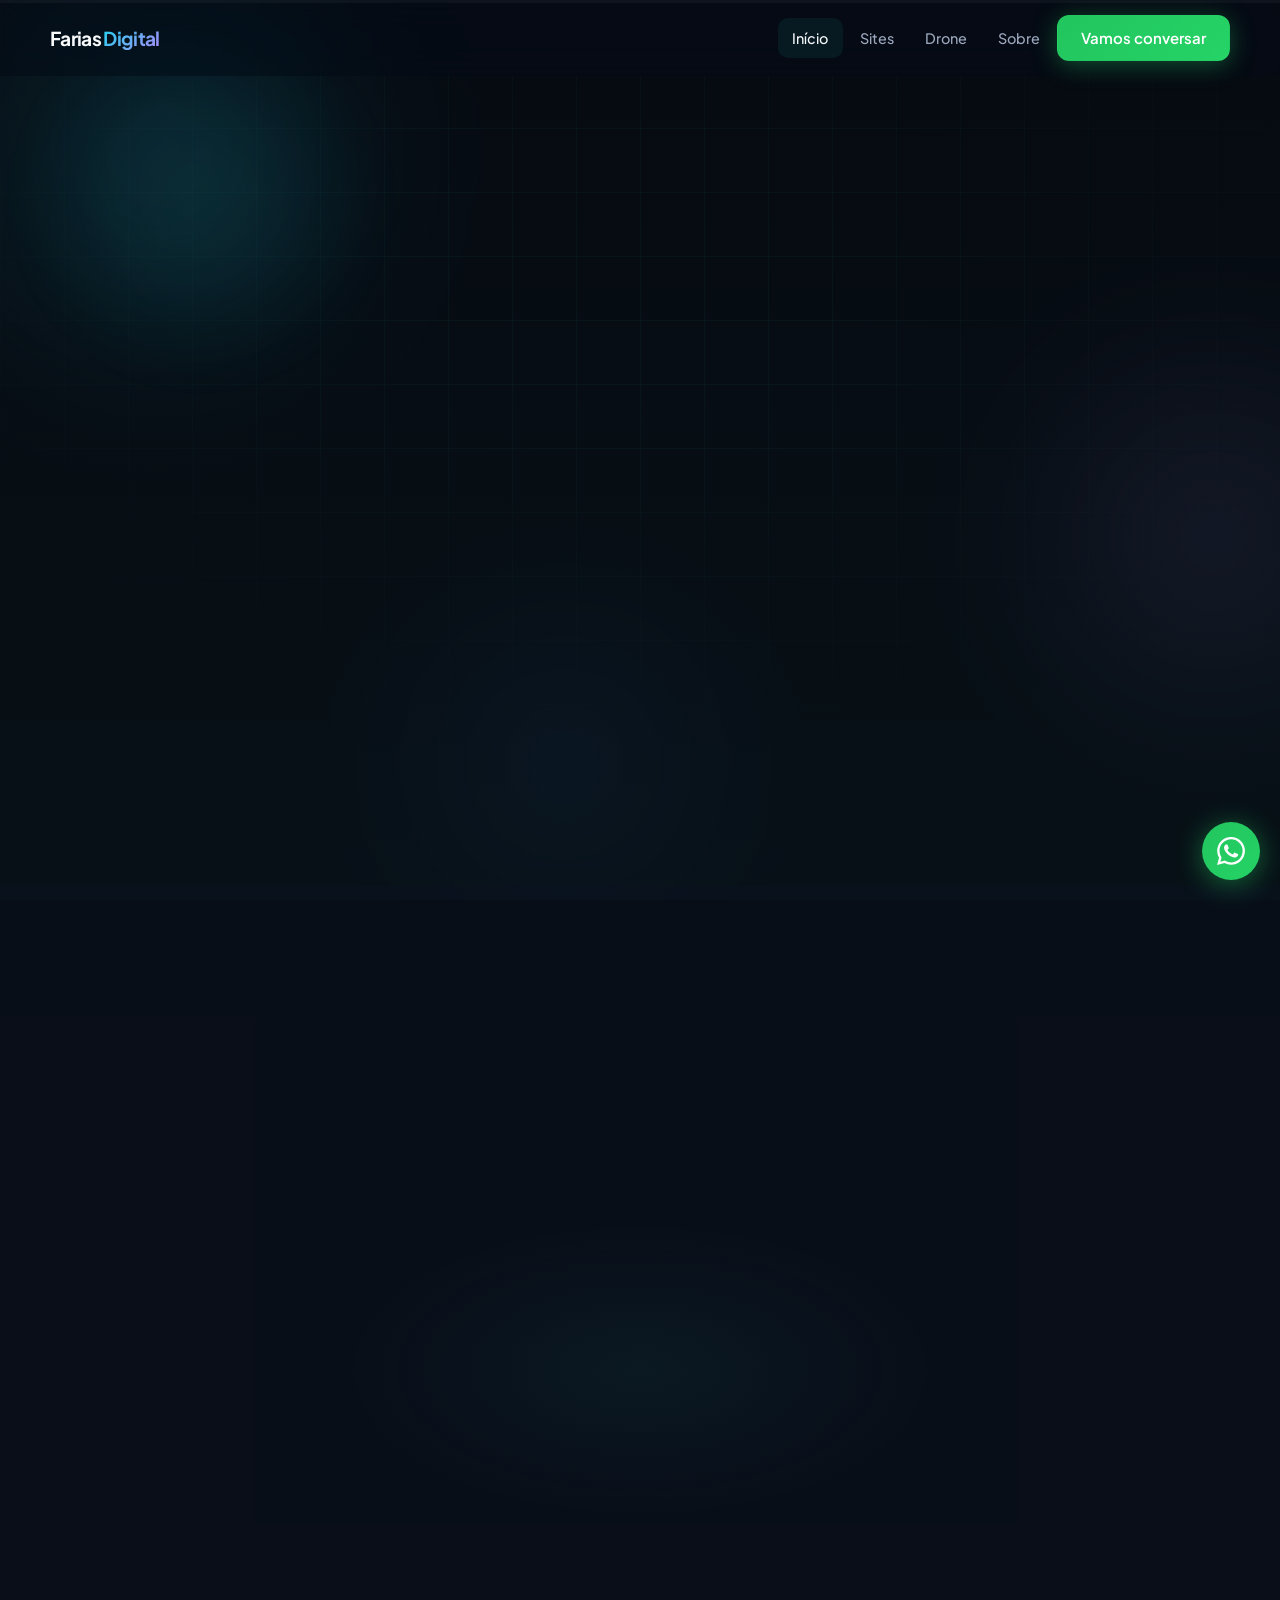
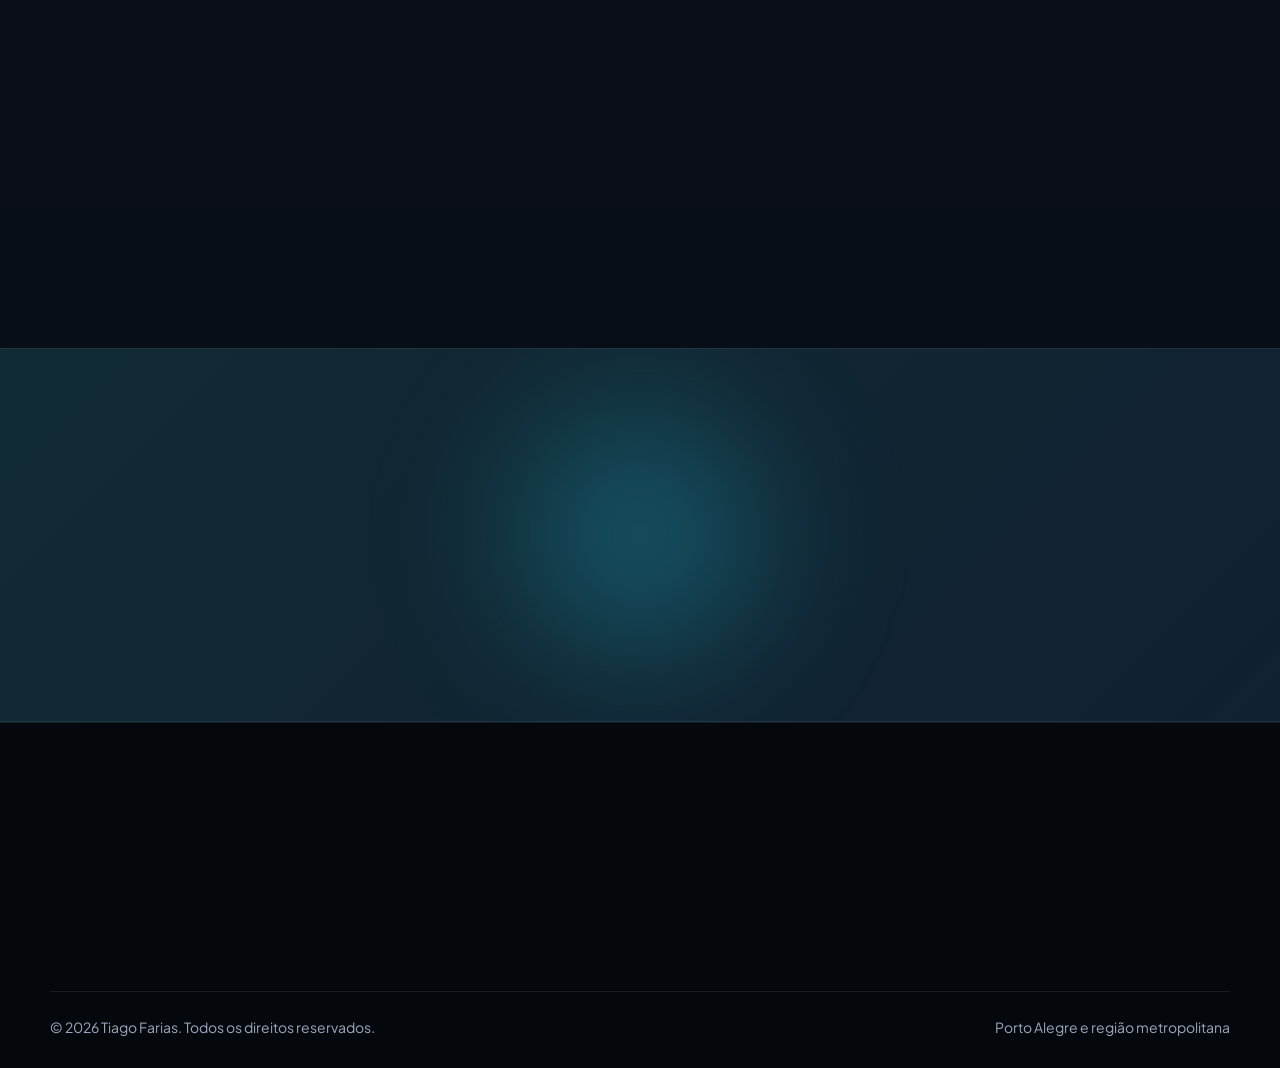
==== commit cc3bcf77: "Remove portfolio copy that implied demo-only or non-paying work. Reword badges, section labels, and " ====
--- a/index.html
+++ b/index.html
@@ -12,6 +12,7 @@
   <meta name="geo.placename" content="Porto Alegre">
   <meta name="ICBM" content="-30.0346, -51.2177">
   <link rel="canonical" href="https://fariasdigital.com.br/">
+  <meta name="google-site-verification" content="cRS4_PzF3urnvxZZPNqQL-gmxPXefEWOIbuFLmLq4r8">
   <link rel="icon" href="assets/img/favicon.svg" type="image/svg+xml">
   <link rel="preconnect" href="https://fonts.googleapis.com">
   <link rel="preconnect" href="https://fonts.gstatic.com" crossorigin>
@@ -112,7 +113,7 @@
               <iframe src="https://tofariasti.github.io/amo-patas/site/" title="Demo Amo Patas" loading="eager" tabindex="-1"></iframe>
             </div>
           </div>
-          <span class="preview-chip preview-chip--success">Modelo de referência</span>
+          <span class="preview-chip preview-chip--success">Referência visual</span>
           <span class="preview-chip preview-chip--accent">Leads via WhatsApp</span>
           <span class="preview-chip preview-chip--tech">⚡ Stack moderna</span>
         </div>
@@ -271,22 +272,18 @@
           <p class="section__lead" data-portfolio-lead>Referências de layout, código e experiência no celular — para você avaliar a qualidade antes de pedir orçamento.</p>
         </header>
 
-        <p class="portfolio-note" data-reveal data-portfolio-nota>
-          <strong>Transparência:</strong> os modelos por segmento usam marcas fictícias. Os demais itens são projetos que desenvolvi por conta própria — não são cases de clientes pagantes.
-        </p>
-
         <div class="portfolio-group" data-reveal>
           <header class="portfolio-group__header">
-            <h3 class="portfolio-group__title" data-portfolio-grupo-projetos-titulo>Desenvolvimento próprio</h3>
-            <p class="portfolio-group__lead" data-portfolio-grupo-projetos-lead>Sites e aplicações que criei para mostrar minha stack — incluindo meu serviço de drone.</p>
+            <h3 class="portfolio-group__title" data-portfolio-grupo-projetos-titulo>Projetos em produção</h3>
+            <p class="portfolio-group__lead" data-portfolio-grupo-projetos-lead>Sites e aplicações web que desenvolvi — incluindo meu serviço de captação aérea.</p>
           </header>
           <div class="demo-grid" id="portfolio-projetos"></div>
         </div>
 
         <div class="portfolio-group" data-reveal>
           <header class="portfolio-group__header">
-            <h3 class="portfolio-group__title" data-portfolio-grupo-demos-titulo>Modelos por segmento</h3>
-            <p class="portfolio-group__lead" data-portfolio-grupo-demos-lead>Landing pages de referência. Ao contratar, o site sai com a marca, textos e fotos da sua empresa.</p>
+            <h3 class="portfolio-group__title" data-portfolio-grupo-demos-titulo>Sites por segmento</h3>
+            <p class="portfolio-group__lead" data-portfolio-grupo-demos-lead>Landing pages prontas para você ver layout e responsividade. Ao contratar, adapto com a marca, textos e fotos da sua empresa.</p>
           </header>
           <div class="demo-grid" id="portfolio-demos"></div>
         </div>
@@ -345,7 +342,7 @@
 
         <div class="highlight-stat" style="margin-top:2.5rem;" data-reveal>
           <div class="highlight-stat__num" data-count="9" data-count-suffix="+">0+</div>
-          <p class="highlight-stat__text"><strong>Referências visuais</strong> — projetos próprios e modelos por segmento para você ver layout, responsividade e integração com WhatsApp antes de contratar.</p>
+          <p class="highlight-stat__text"><strong>Referências visuais</strong> — sites por segmento e projetos em produção para você ver layout, responsividade e integração com WhatsApp antes de contratar.</p>
         </div>
       </div>
     </section>
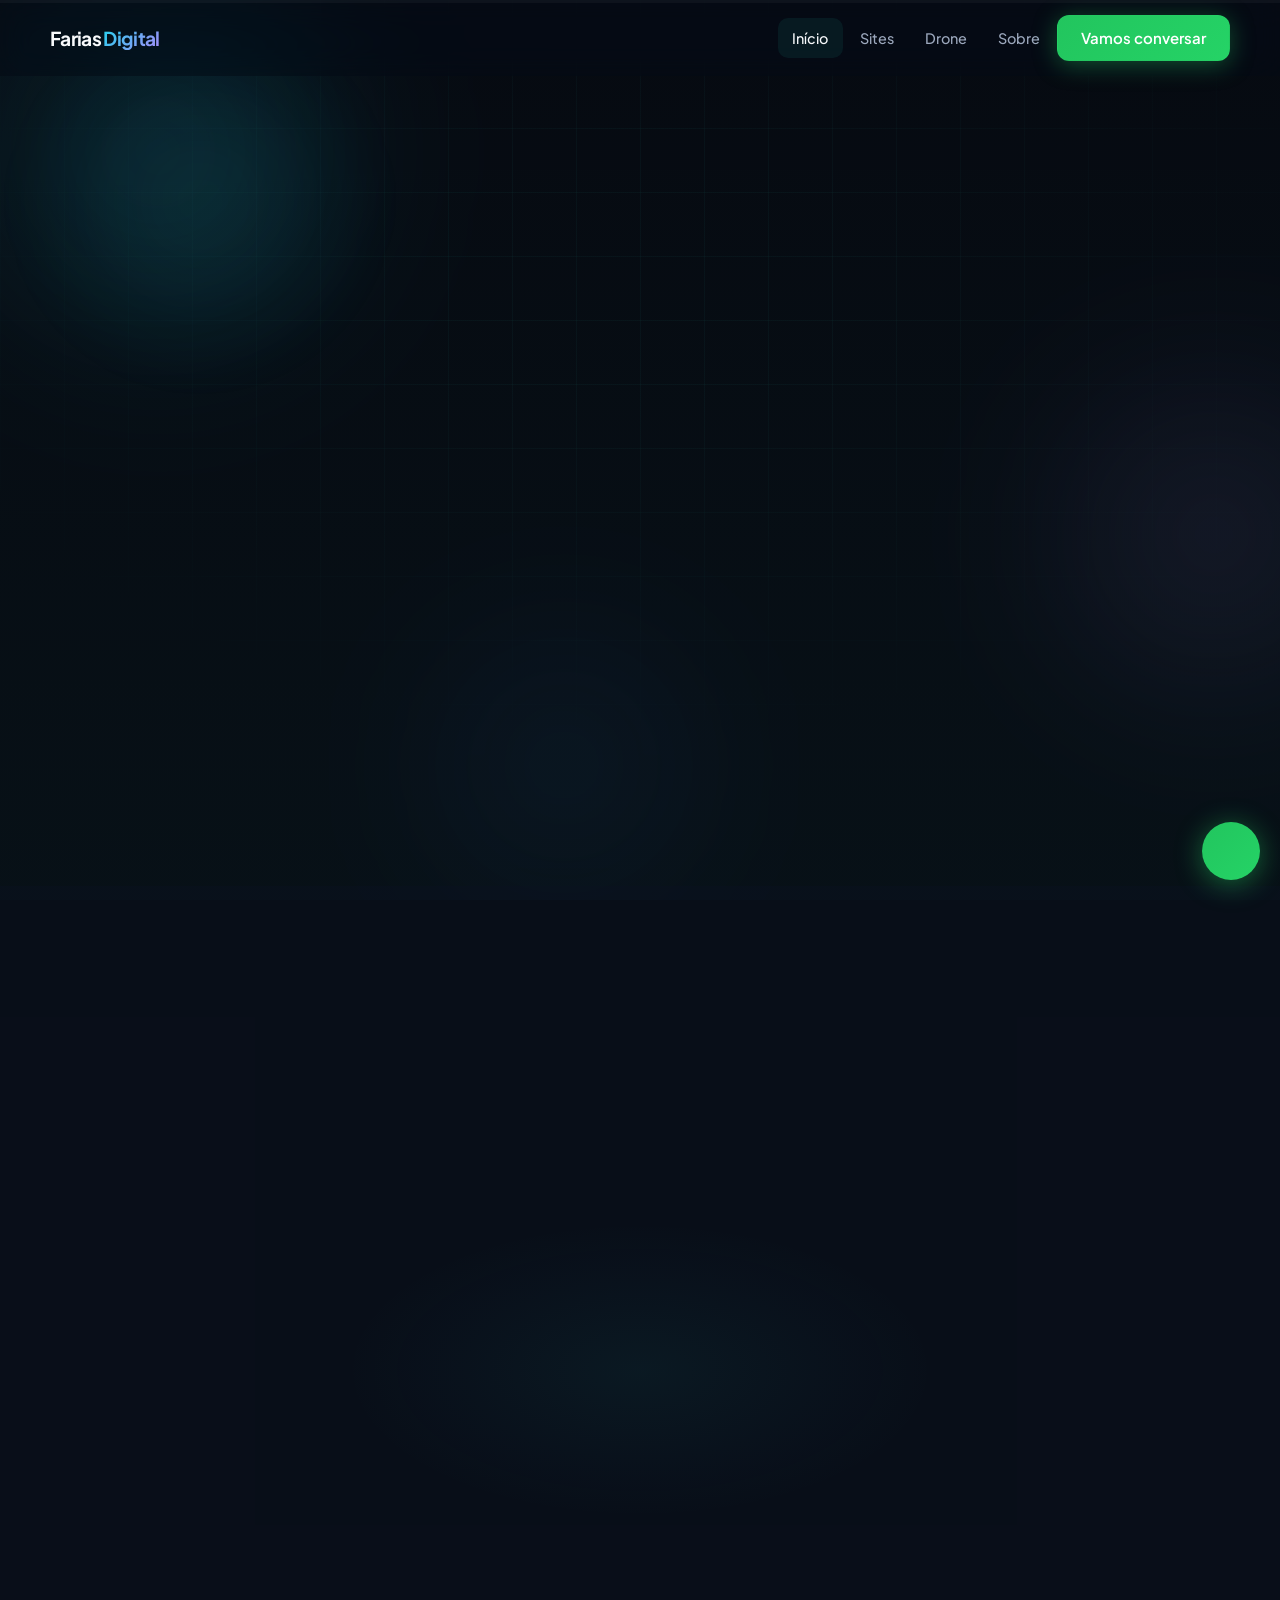
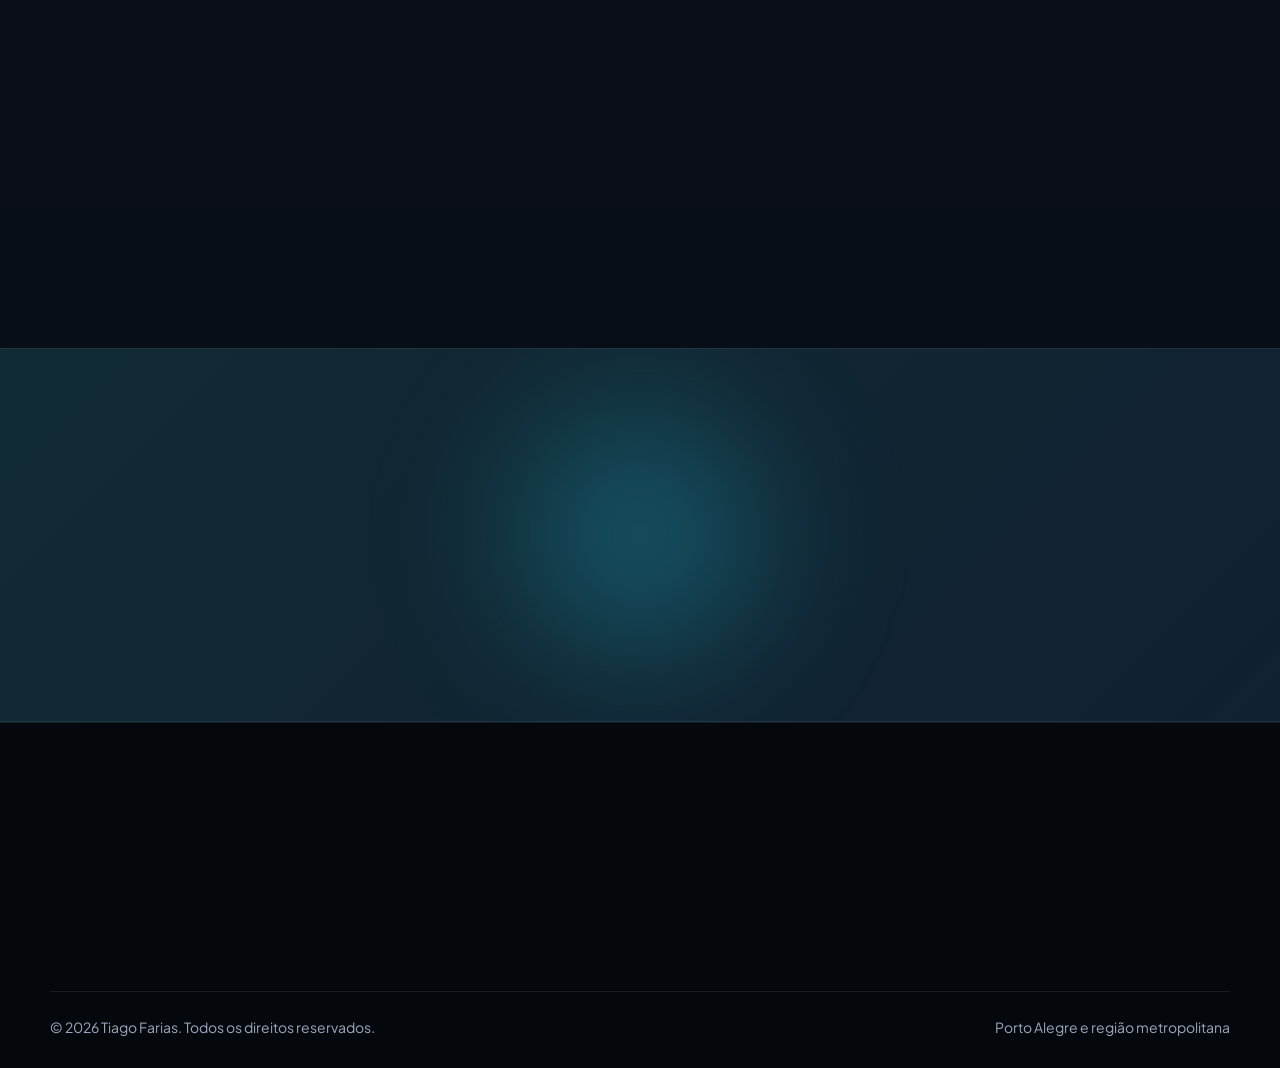
==== commit 36723775: "Apontar menu Drone para TechDrone360 e simplificar rótulo do portfólio." ====
--- a/index.html
+++ b/index.html
@@ -13,7 +13,11 @@
   <meta name="ICBM" content="-30.0346, -51.2177">
   <link rel="canonical" href="https://fariasdigital.com.br/">
   <meta name="google-site-verification" content="cRS4_PzF3urnvxZZPNqQL-gmxPXefEWOIbuFLmLq4r8">
-  <link rel="icon" href="assets/img/favicon.svg" type="image/svg+xml">
+  <link rel="icon" href="/favicon.ico" sizes="48x48">
+  <link rel="icon" href="/assets/img/favicon.svg" type="image/svg+xml">
+  <link rel="icon" href="/assets/img/favicon-32.png" type="image/png" sizes="32x32">
+  <link rel="icon" href="/assets/img/favicon-16.png" type="image/png" sizes="16x16">
+  <link rel="apple-touch-icon" href="/assets/img/apple-touch-icon.png">
   <link rel="preconnect" href="https://fonts.googleapis.com">
   <link rel="preconnect" href="https://fonts.gstatic.com" crossorigin>
   <link href="https://fonts.googleapis.com/css2?family=JetBrains+Mono:wght@400;500&family=Plus+Jakarta+Sans:ital,wght@0,400;0,500;0,600;0,700;0,800;1,400&display=swap" rel="stylesheet">
@@ -46,12 +50,12 @@
 
   <header class="site-header">
     <div class="container site-header__inner">
-      <a href="/" class="logo" data-logo>Farias <span>Digital</span></a>
+      <a href="/" class="logo" data-logo>Farias Digital</a>
       <nav aria-label="Principal">
         <ul class="site-nav">
           <li><a href="/" class="is-active">Início</a></li>
           <li><a href="sites/">Sites</a></li>
-          <li><a href="drone/">Drone</a></li>
+          <li><a href="https://techdrone360.com.br/" target="_blank" rel="noopener">Drone</a></li>
           <li><a href="sobre/">Sobre</a></li>
           <li><a href="#" data-wa="geral" class="btn btn--whatsapp">Vamos conversar</a></li>
         </ul>
@@ -64,7 +68,7 @@
     <div class="container mobile-nav" id="mobile-nav" data-mobile-nav>
       <a href="/">Início</a>
       <a href="sites/">Sites</a>
-      <a href="drone/">Drone</a>
+      <a href="https://techdrone360.com.br/" target="_blank" rel="noopener">Drone</a>
       <a href="sobre/">Sobre</a>
       <a href="#" data-wa="geral" class="btn btn--whatsapp btn--block">Vamos conversar</a>
     </div>
@@ -379,7 +383,7 @@
           <p class="footer__title">Navegação</p>
           <ul class="footer__links">
             <li><a href="sites/">Sites e pacotes</a></li>
-            <li><a href="drone/">Captação com drone</a></li>
+            <li><a href="https://techdrone360.com.br/" target="_blank" rel="noopener">Captação com drone</a></li>
             <li><a href="#portfolio">Portfólio</a></li>
             <li><a href="#faq">Perguntas frequentes</a></li>
             <li><a href="sobre/">Sobre</a></li>
@@ -402,9 +406,7 @@
     </div>
   </footer>
 
-  <a href="#" data-wa="geral" class="wa-float" aria-label="WhatsApp">
-    <svg viewBox="0 0 24 24" fill="currentColor" aria-hidden="true"><path d="M17.472 14.382c-.297-.149-1.758-.867-2.03-.967-.273-.099-.471-.148-.67.15-.197.297-.767.966-.94 1.164-.173.199-.347.223-.644.075-.297-.15-1.255-.463-2.39-1.475-.883-.788-1.48-1.761-1.653-2.059-.173-.297-.018-.458.13-.606.134-.133.298-.347.446-.52.149-.174.198-.298.298-.497.099-.198.05-.371-.025-.52-.075-.149-.669-1.612-.916-2.207-.242-.579-.487-.5-.669-.51-.173-.008-.371-.01-.57-.01-.198 0-.52.074-.792.372-.272.297-1.04 1.016-1.04 2.479 0 1.462 1.065 2.875 1.213 3.074.149.198 2.096 3.2 5.077 4.487.709.306 1.262.489 1.694.625.712.227 1.36.195 1.871.118.571-.085 1.758-.719 2.006-1.413.248-.694.248-1.289.173-1.413-.074-.124-.272-.198-.57-.347m-5.421 7.403h-.004a9.87 9.87 0 01-5.031-1.378l-.361-.214-3.741.982.998-3.648-.235-.374a9.86 9.86 0 01-1.51-5.26c.001-5.45 4.436-9.884 9.888-9.884 2.64 0 5.122 1.03 6.988 2.898a9.825 9.825 0 012.893 6.994c-.003 5.45-4.435 9.884-9.884 9.884m8.413-18.297A11.815 11.815 0 0012.05 0C5.495 0 .16 5.335.157 11.892c0 2.096.547 4.142 1.588 5.945L.057 24l6.305-1.654a11.882 11.882 0 005.683 1.448h.005c6.554 0 11.89-5.335 11.893-11.893a11.821 11.821 0 00-3.48-8.413z"/></svg>
-  </a>
+  <a href="#" data-wa="geral" class="wa-float" aria-label="WhatsApp"></a>
 
   <script src="assets/js/config.js"></script>
   <script src="assets/js/seo.js"></script>
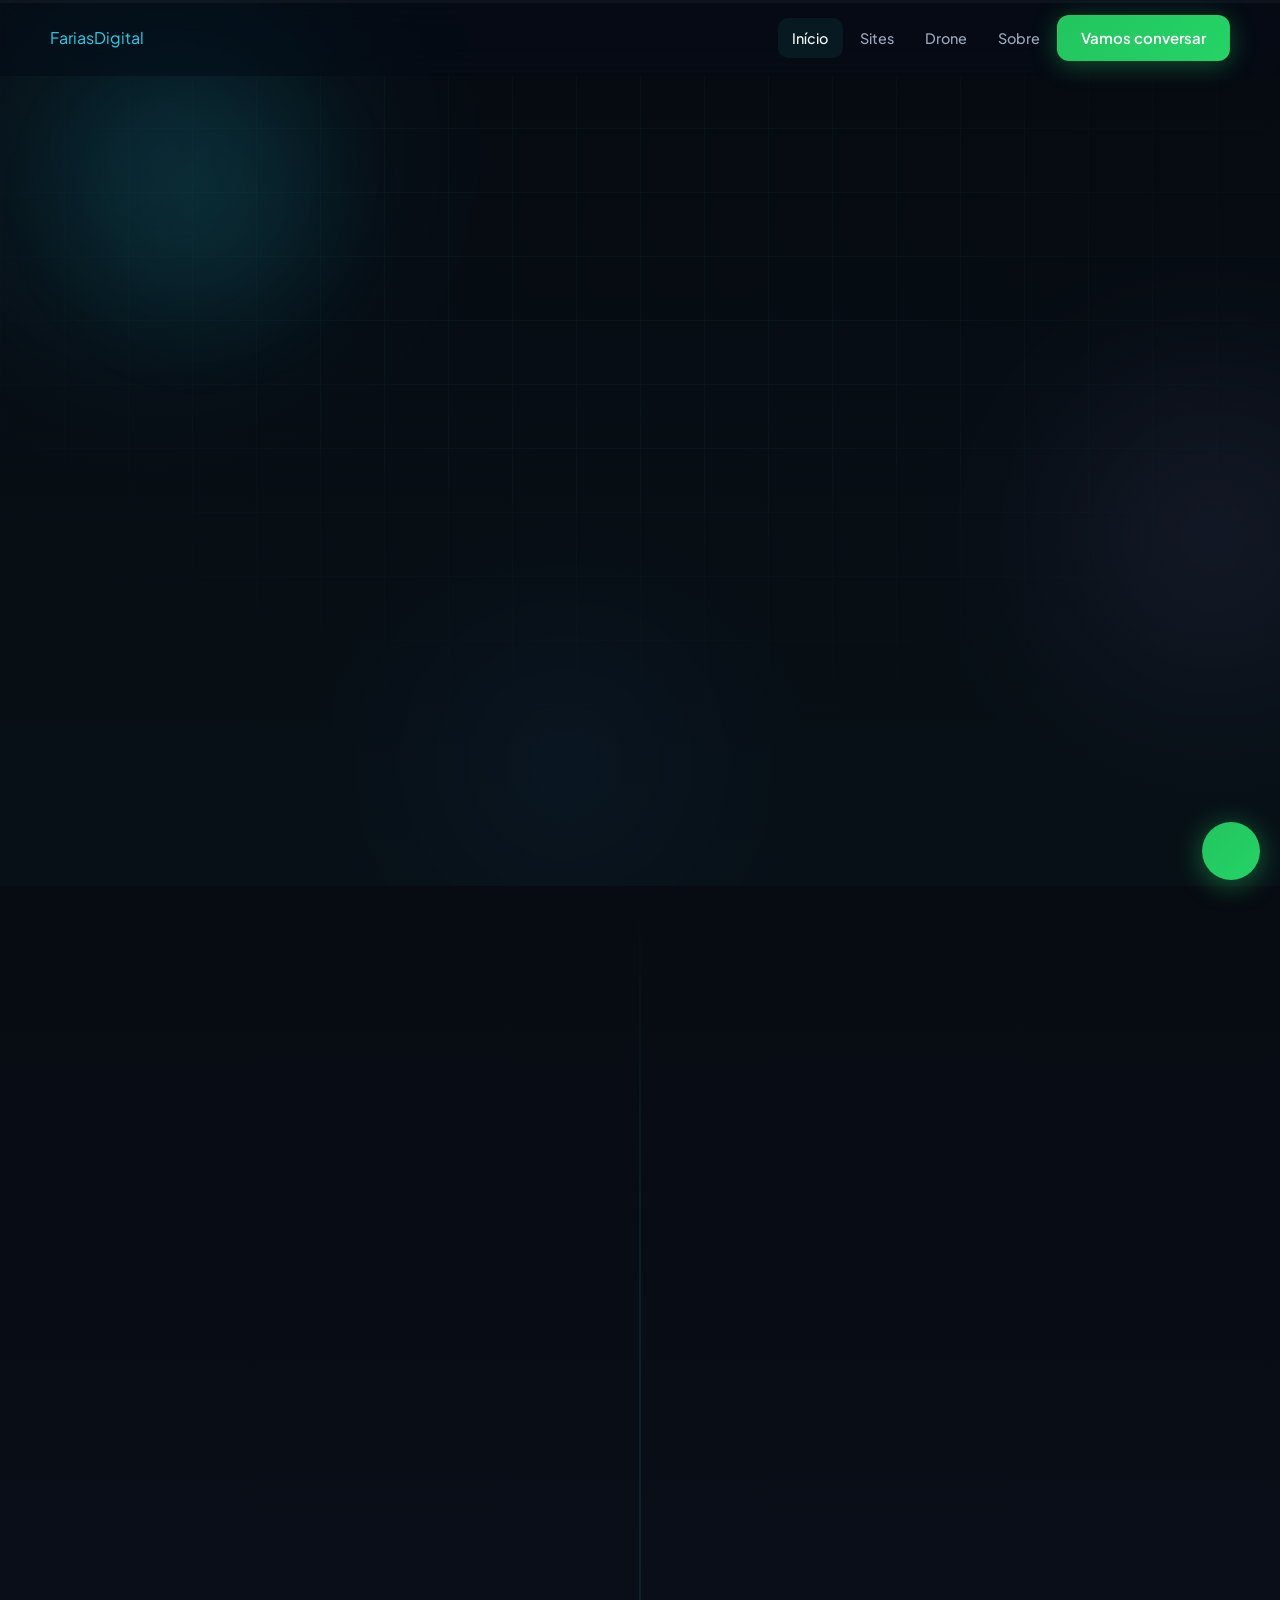
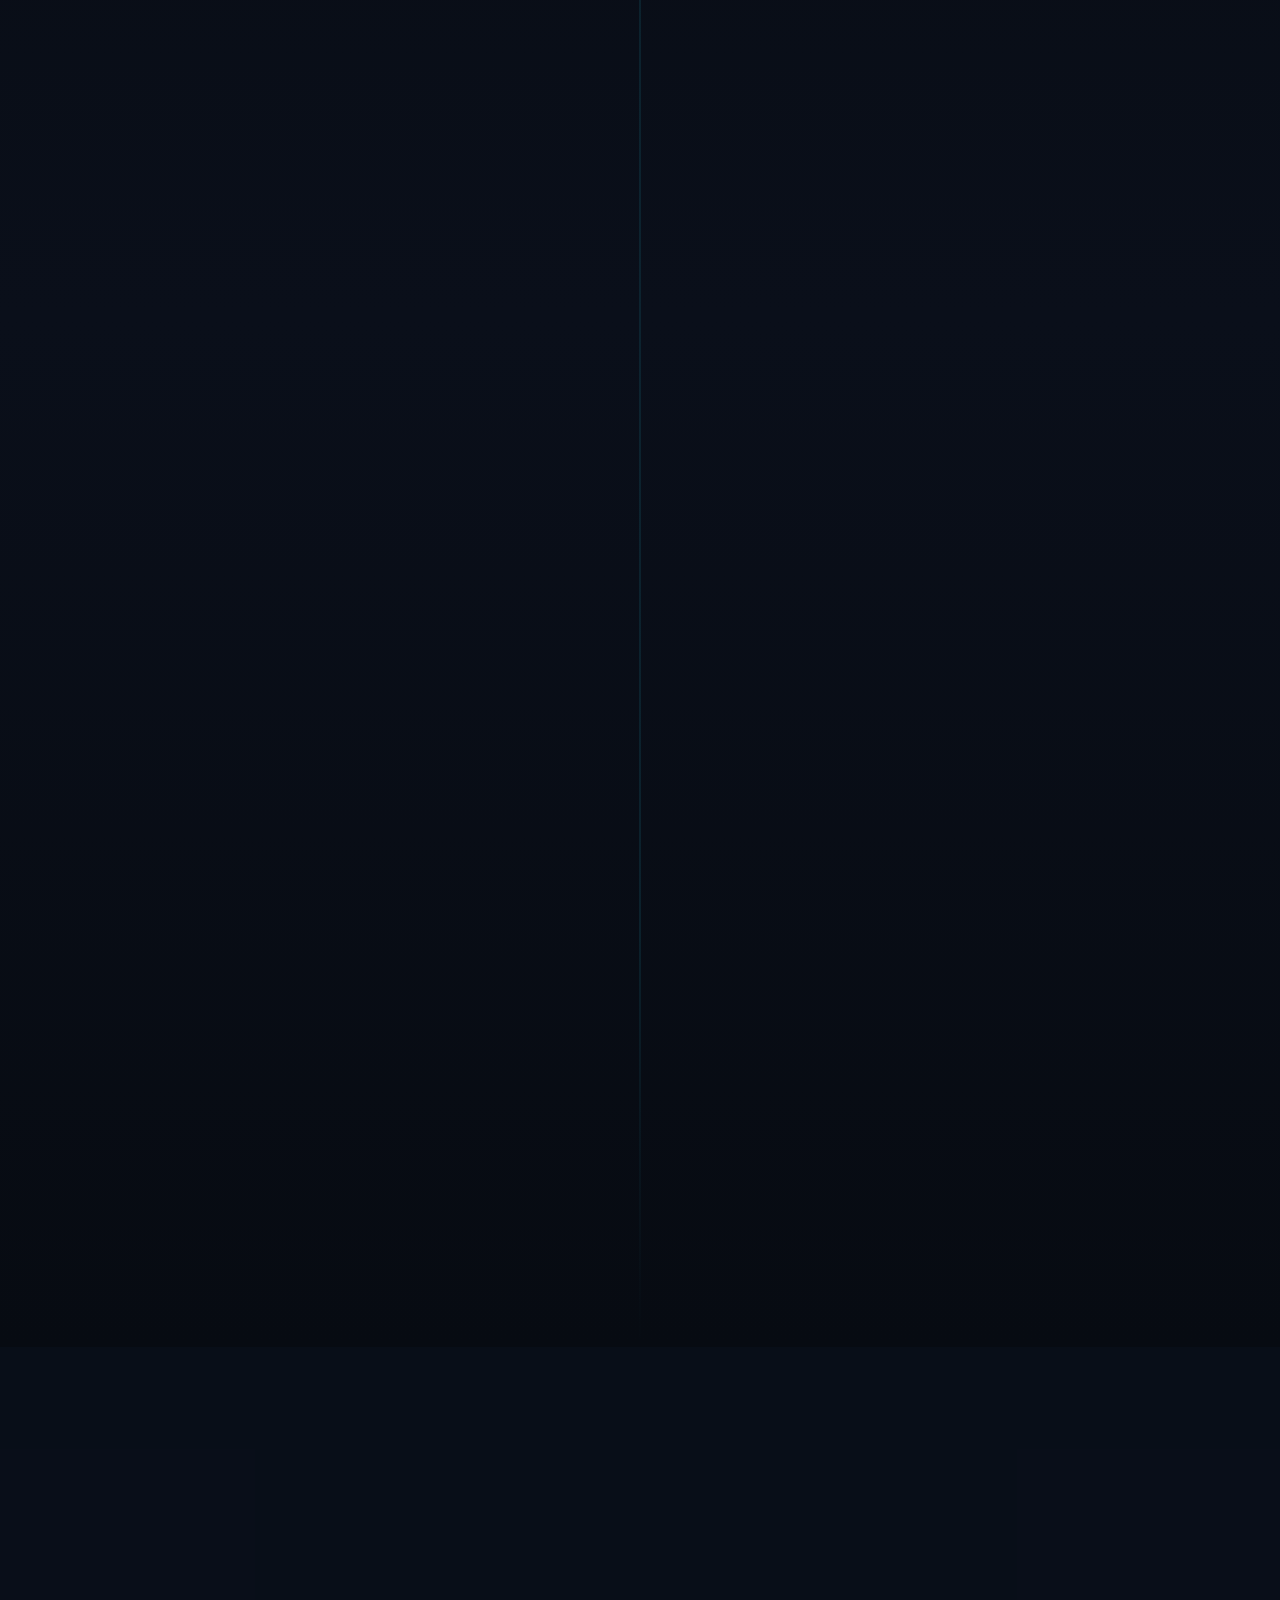
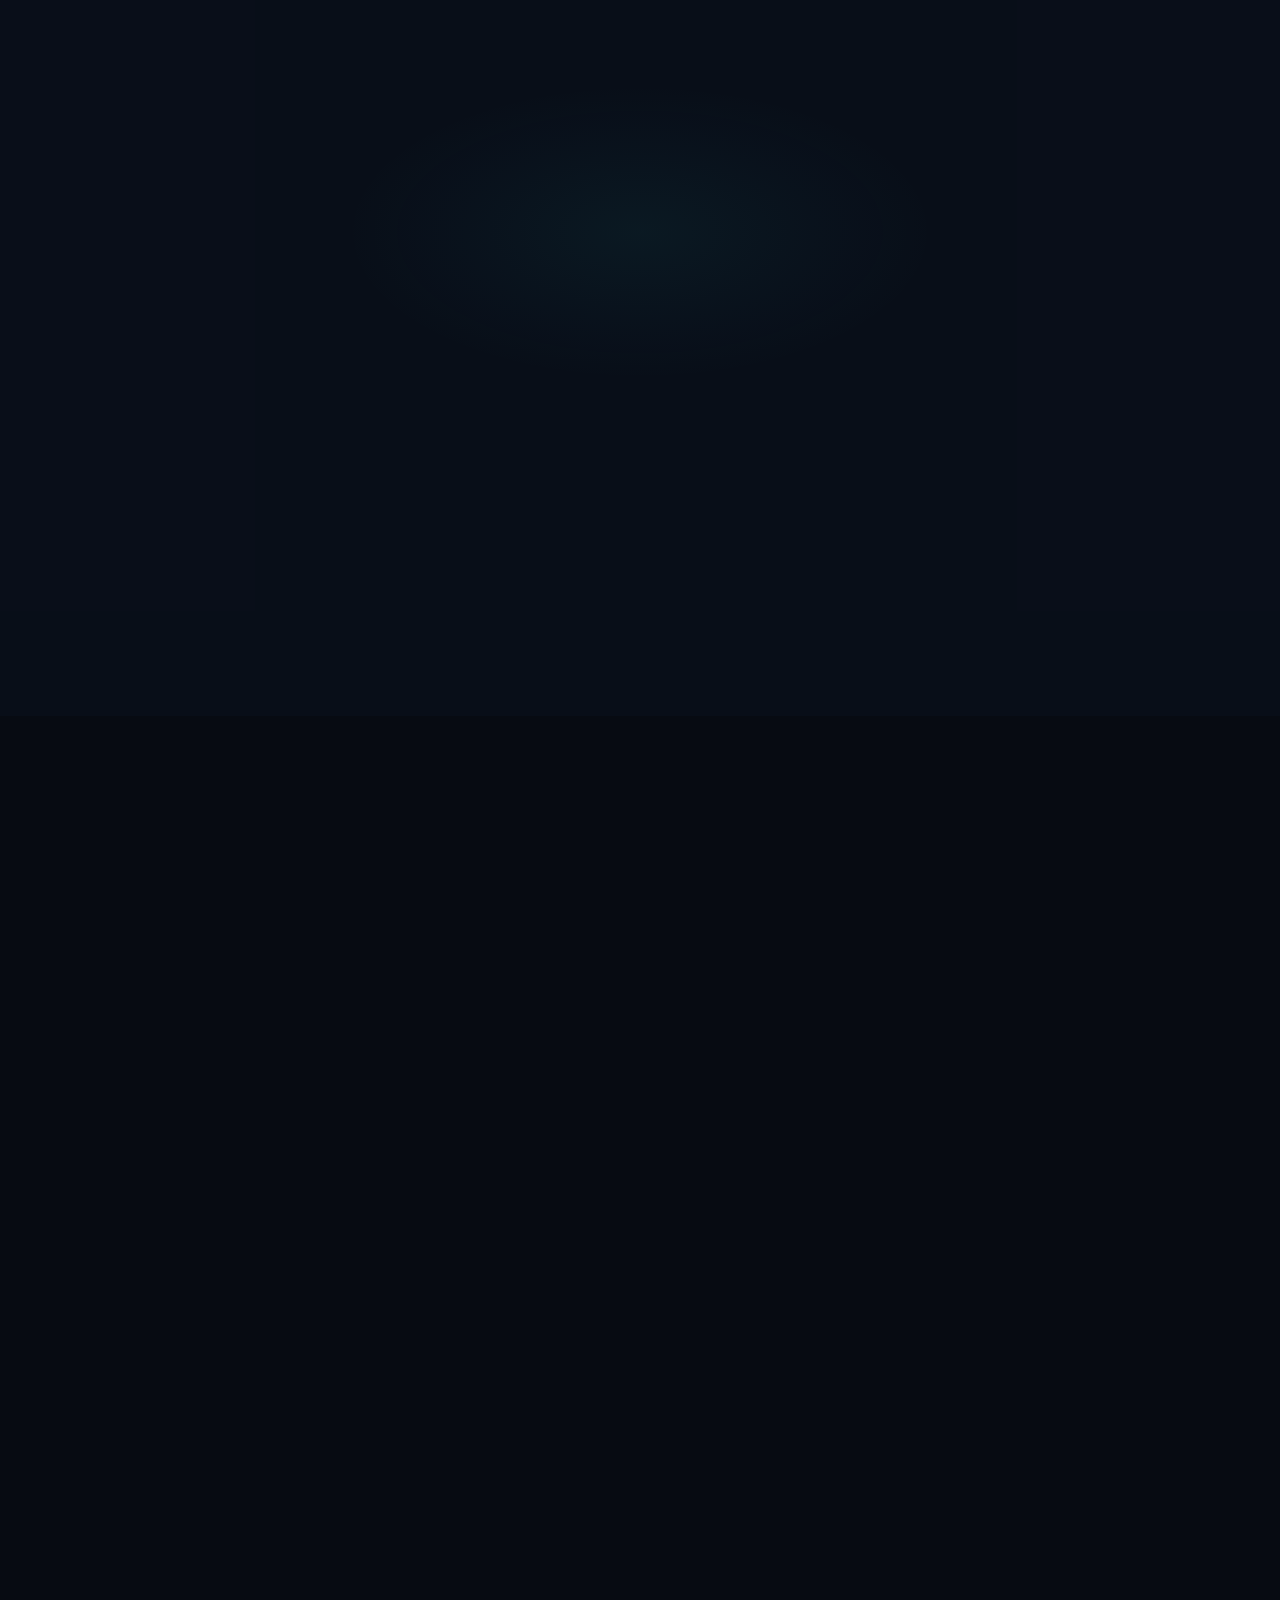
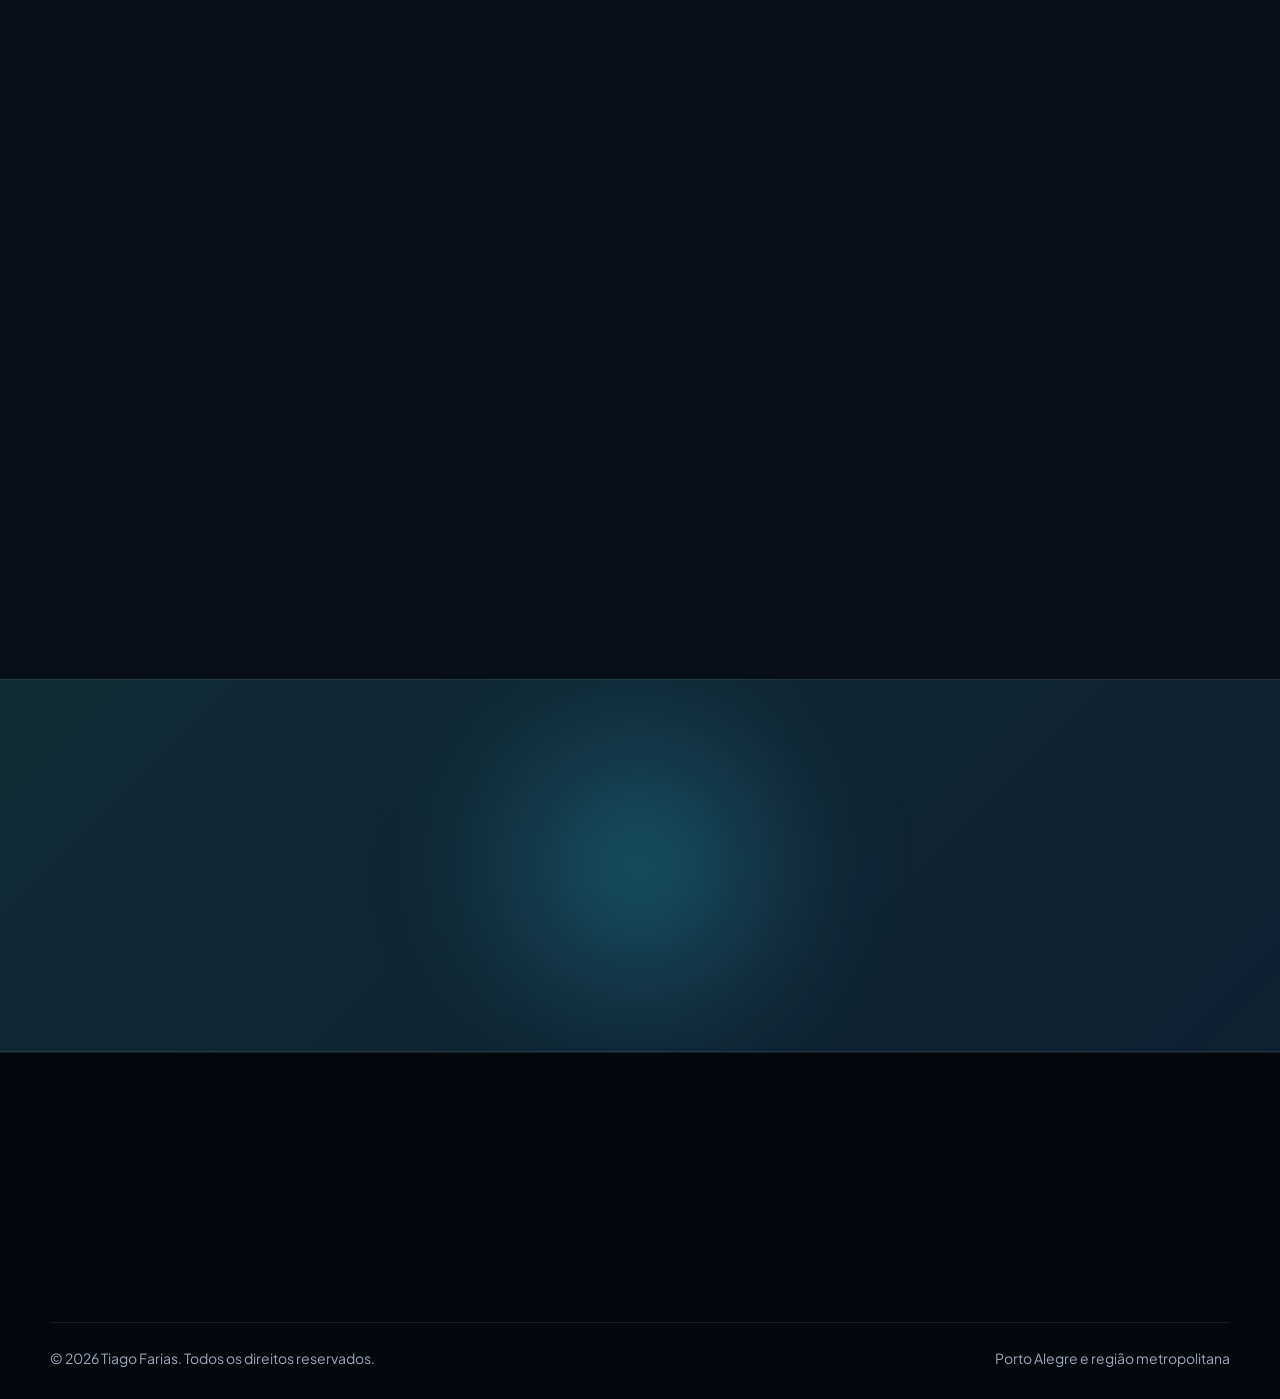
==== commit 7afa8c8f: "feat: adiciona seção Site vs Instagram com argumentos de conversão Cria nova seção comparativa que c" ====
--- a/index.html
+++ b/index.html
@@ -114,7 +114,7 @@
               <span class="browser-preview__url">amo-patas.demo · <span data-dominio>fariasdigital.com.br</span></span>
             </div>
             <div class="browser-preview__screen">
-              <iframe src="https://tofariasti.github.io/amo-patas/site/" title="Demo Amo Patas" loading="eager" tabindex="-1"></iframe>
+              <iframe src="https://tofariasti.github.io/amo-patas/" title="Demo Amo Patas" loading="eager" tabindex="-1"></iframe>
             </div>
           </div>
           <span class="preview-chip preview-chip--success">Referência visual</span>
@@ -149,6 +149,195 @@
       </div>
     </div>
 
+    <!-- Site vs Instagram — Seção de conversão -->
+    <section class="section section--dark site-vs-insta" id="site-vs-instagram">
+      <div class="container">
+        <header class="section__header section__header--center" data-reveal>
+          <p class="section__eyebrow">Instagram não é estratégia</p>
+          <h2 class="section__title">Por que sua empresa <span class="highlight">não pode depender só do Instagram</span></h2>
+          <p class="section__lead">O Instagram é importante. Mas se for sua única presença digital, você está perdendo clientes, dinheiro e controle sobre o seu negócio.</p>
+        </header>
+
+        <div class="comparison-table" data-reveal data-reveal-delay="1">
+          <div class="comparison-col comparison-col--danger">
+            <div class="comparison-col__header">
+              <svg viewBox="0 0 24 24" fill="none" stroke="currentColor" stroke-width="2" aria-hidden="true">
+                <rect x="2" y="2" width="20" height="20" rx="5" ry="5"/>
+                <path d="M16 11.37A4 4 0 1 1 12.63 8 4 4 0 0 1 16 11.37z"/>
+                <line x1="17.5" y1="6.5" x2="17.51" y2="6.5"/>
+              </svg>
+              <h3>Só Instagram</h3>
+              <span class="comparison-tag comparison-tag--danger">Risco alto</span>
+            </div>
+            <ul class="comparison-list">
+              <li class="comparison-item comparison-item--bad">
+                <svg viewBox="0 0 24 24" fill="none" stroke="currentColor" stroke-width="2.5" aria-hidden="true">
+                  <line x1="18" y1="6" x2="6" y2="18"/><line x1="6" y1="6" x2="18" y2="18"/>
+                </svg>
+                <div>
+                  <strong>Não aparece no Google</strong>
+                  <p>97% das pessoas pesquisam no Google antes de comprar. Se você não tem site, não existe.</p>
+                </div>
+              </li>
+              <li class="comparison-item comparison-item--bad">
+                <svg viewBox="0 0 24 24" fill="none" stroke="currentColor" stroke-width="2.5" aria-hidden="true">
+                  <line x1="18" y1="6" x2="6" y2="18"/><line x1="6" y1="6" x2="18" y2="18"/>
+                </svg>
+                <div>
+                  <strong>Você não é dono da audiência</strong>
+                  <p>Instagram pode banir, mudar regras ou sumir. Seu trabalho de anos pode desaparecer em um clique.</p>
+                </div>
+              </li>
+              <li class="comparison-item comparison-item--bad">
+                <svg viewBox="0 0 24 24" fill="none" stroke="currentColor" stroke-width="2.5" aria-hidden="true">
+                  <line x1="18" y1="6" x2="6" y2="18"/><line x1="6" y1="6" x2="18" y2="18"/>
+                </svg>
+                <div>
+                  <strong>Alcance orgânico despencou</strong>
+                  <p>Menos de 10% dos seus seguidores veem seus posts. Instagram quer que você pague anúncios.</p>
+                </div>
+              </li>
+              <li class="comparison-item comparison-item--bad">
+                <svg viewBox="0 0 24 24" fill="none" stroke="currentColor" stroke-width="2.5" aria-hidden="true">
+                  <line x1="18" y1="6" x2="6" y2="18"/><line x1="6" y1="6" x2="18" y2="18"/>
+                </svg>
+                <div>
+                  <strong>Link na bio não converte</strong>
+                  <p>Cliente tem que clicar no perfil, depois na bio, depois escolher. Você perde venda no caminho.</p>
+                </div>
+              </li>
+              <li class="comparison-item comparison-item--bad">
+                <svg viewBox="0 0 24 24" fill="none" stroke="currentColor" stroke-width="2.5" aria-hidden="true">
+                  <line x1="18" y1="6" x2="6" y2="18"/><line x1="6" y1="6" x2="18" y2="18"/>
+                </svg>
+                <div>
+                  <strong>Amadores têm o mesmo visual que você</strong>
+                  <p>No Instagram, qualquer perfil parece igual. Não transmite autoridade nem diferencia sua marca.</p>
+                </div>
+              </li>
+              <li class="comparison-item comparison-item--bad">
+                <svg viewBox="0 0 24 24" fill="none" stroke="currentColor" stroke-width="2.5" aria-hidden="true">
+                  <line x1="18" y1="6" x2="6" y2="18"/><line x1="6" y1="6" x2="18" y2="18"/>
+                </svg>
+                <div>
+                  <strong>Sem controle sobre vendas</strong>
+                  <p>Não há carrinho, pagamento automatizado, relatório de vendas ou automação de pós-venda.</p>
+                </div>
+              </li>
+            </ul>
+          </div>
+
+          <div class="comparison-col comparison-col--success">
+            <div class="comparison-col__header">
+              <svg viewBox="0 0 24 24" fill="none" stroke="currentColor" stroke-width="2" aria-hidden="true">
+                <rect x="2" y="3" width="20" height="14" rx="2"/><path d="M8 21h8M12 17v4"/>
+              </svg>
+              <h3>Site Profissional</h3>
+              <span class="comparison-tag comparison-tag--success">Controle total</span>
+            </div>
+            <ul class="comparison-list">
+              <li class="comparison-item comparison-item--good">
+                <svg viewBox="0 0 24 24" fill="none" stroke="currentColor" stroke-width="2.5" aria-hidden="true">
+                  <polyline points="20 6 9 17 4 12"/>
+                </svg>
+                <div>
+                  <strong>Aparece no Google 24h por dia</strong>
+                  <p>Clientes encontram você quando precisam. SEO traz visitas grátis, sem depender de algoritmo.</p>
+                </div>
+              </li>
+              <li class="comparison-item comparison-item--good">
+                <svg viewBox="0 0 24 24" fill="none" stroke="currentColor" stroke-width="2.5" aria-hidden="true">
+                  <polyline points="20 6 9 17 4 12"/>
+                </svg>
+                <div>
+                  <strong>Você é dono do canal</strong>
+                  <p>Seu domínio, seu conteúdo, sua lista de clientes. Ninguém pode tirar isso de você.</p>
+                </div>
+              </li>
+              <li class="comparison-item comparison-item--good">
+                <svg viewBox="0 0 24 24" fill="none" stroke="currentColor" stroke-width="2.5" aria-hidden="true">
+                  <polyline points="20 6 9 17 4 12"/>
+                </svg>
+                <div>
+                  <strong>100% do público vê seu conteúdo</strong>
+                  <p>Não existe algoritmo cortando seu alcance. Quem acessa, vê tudo que você quer mostrar.</p>
+                </div>
+              </li>
+              <li class="comparison-item comparison-item--good">
+                <svg viewBox="0 0 24 24" fill="none" stroke="currentColor" stroke-width="2.5" aria-hidden="true">
+                  <polyline points="20 6 9 17 4 12"/>
+                </svg>
+                <div>
+                  <strong>Leva direto para a conversão</strong>
+                  <p>Botões de WhatsApp, formulários estratégicos e páginas que vendem. Menos cliques, mais venda.</p>
+                </div>
+              </li>
+              <li class="comparison-item comparison-item--good">
+                <svg viewBox="0 0 24 24" fill="none" stroke="currentColor" stroke-width="2.5" aria-hidden="true">
+                  <polyline points="20 6 9 17 4 12"/>
+                </svg>
+                <div>
+                  <strong>Transmite profissionalismo e confiança</strong>
+                  <p>Clientes levam mais a sério empresas com site. Design exclusivo posiciona você como referência.</p>
+                </div>
+              </li>
+              <li class="comparison-item comparison-item--good">
+                <svg viewBox="0 0 24 24" fill="none" stroke="currentColor" stroke-width="2.5" aria-hidden="true">
+                  <polyline points="20 6 9 17 4 12"/>
+                </svg>
+                <div>
+                  <strong>Vende enquanto você dorme</strong>
+                  <p>Catálogo online, checkout automático, cupons, relatórios, integração com ERP e pagamento.</p>
+                </div>
+              </li>
+            </ul>
+          </div>
+        </div>
+
+        <div class="reality-box" data-reveal>
+          <svg class="reality-box__icon" viewBox="0 0 24 24" fill="none" stroke="currentColor" stroke-width="2" aria-hidden="true">
+            <path d="M10.29 3.86L1.82 18a2 2 0 0 0 1.71 3h16.94a2 2 0 0 0 1.71-3L13.71 3.86a2 2 0 0 0-3.42 0z"/>
+            <line x1="12" y1="9" x2="12" y2="13"/><line x1="12" y1="17" x2="12.01" y2="17"/>
+          </svg>
+          <div class="reality-box__content">
+            <h3>A verdade que ninguém te conta:</h3>
+            <p><strong>Instagram serve para engajamento.</strong> Site serve para <strong>vender</strong>. São complementares, não concorrentes. Empresas sérias têm os dois — mas o site é a base. É ali que o cliente decide contratar ou não.</p>
+          </div>
+        </div>
+
+        <div class="stats-proof" data-reveal data-reveal-delay="1">
+          <h3 class="stats-proof__title">Dados que comprovam:</h3>
+          <div class="stats-proof__grid">
+            <div class="stats-proof__item">
+              <strong data-count="81" data-count-suffix="%">0%</strong>
+              <p>das pessoas pesquisam online antes de visitar uma empresa física</p>
+              <cite>Google / Ipsos</cite>
+            </div>
+            <div class="stats-proof__item">
+              <strong data-count="75" data-count-suffix="%">0%</strong>
+              <p>julgam a credibilidade de uma empresa pelo design do site</p>
+              <cite>Stanford Web Credibility Research</cite>
+            </div>
+            <div class="stats-proof__item">
+              <strong data-count="70" data-count-suffix="%">0%</strong>
+              <p>dos brasileiros usam o Google para encontrar produtos e serviços locais</p>
+              <cite>Think with Google Brasil</cite>
+            </div>
+            <div class="stats-proof__item">
+              <strong data-count="93" data-count-suffix="%">0%</strong>
+              <p>das experiências online começam com um mecanismo de busca</p>
+              <cite>BrightEdge</cite>
+            </div>
+          </div>
+        </div>
+
+        <div class="inline-cta inline-cta--emphasis" data-reveal>
+          <p>Pare de perder clientes para quem tem site. <strong>Invista na ferramenta que realmente vende.</strong></p>
+          <a href="#" data-wa="geral" class="btn btn--whatsapp btn--lg">Quero um site que vende de verdade</a>
+        </div>
+      </div>
+    </section>
+
     <!-- Por que escolher — Pink Codes -->
     <section class="section section--alt section--glow" id="por-que">
       <div class="container">
@@ -262,7 +451,7 @@
           </article>
         </div>
         <p style="text-align:center;margin-top:2rem;" data-reveal>
-          <a href="sites/#pacotes" class="btn btn--primary btn--lg">Ver pacotes e valores</a>
+          <a href="#" data-wa="geral" class="btn btn--whatsapp btn--lg">Pedir orçamento</a>
         </p>
       </div>
     </section>
@@ -289,6 +478,7 @@
             <h3 class="portfolio-group__title" data-portfolio-grupo-demos-titulo>Sites por segmento</h3>
             <p class="portfolio-group__lead" data-portfolio-grupo-demos-lead>Landing pages prontas para você ver layout e responsividade. Ao contratar, adapto com a marca, textos e fotos da sua empresa.</p>
           </header>
+          <div class="filter-bar" id="filter-bar-home" data-reveal></div>
           <div class="demo-grid" id="portfolio-demos"></div>
         </div>
       </div>
--- a/assets/css/main.css
+++ b/assets/css/main.css
@@ -338,19 +338,19 @@
 }
 
 .logo {
-  font-family: var(--font-display);
-  font-size: 1.2rem;
-  font-weight: 700;
-  color: var(--color-text);
-  letter-spacing: var(--tracking-tight);
+  display: inline-flex;
+  align-items: center;
+  line-height: 0;
   position: relative;
-}
-
-.logo span {
-  background: linear-gradient(135deg, var(--color-primary), var(--color-accent));
-  -webkit-background-clip: text;
-  background-clip: text;
-  color: transparent;
+  flex-shrink: 0;
+}
+
+.logo__img {
+  display: block;
+  height: clamp(2rem, 5vw, 2.65rem);
+  width: auto;
+  max-width: min(12rem, 42vw);
+  object-fit: contain;
 }
 
 .site-nav {
@@ -1204,6 +1204,63 @@
 }
 
 /* —— Demo cards —— */
+.filter-bar {
+  display: flex;
+  flex-wrap: wrap;
+  gap: 0.65rem;
+  justify-content: center;
+  margin-bottom: 2.5rem;
+  padding-bottom: 0.5rem;
+}
+
+.filter-btn {
+  position: relative;
+  display: inline-flex;
+  align-items: center;
+  padding: 0.65rem 1.25rem;
+  font-family: var(--font-sans);
+  font-size: 0.875rem;
+  font-weight: 500;
+  color: var(--color-muted);
+  background: var(--color-surface);
+  border: 1px solid var(--color-border);
+  border-radius: var(--radius);
+  cursor: pointer;
+  transition: all 0.25s var(--ease-out-expo);
+  outline: none;
+  text-transform: capitalize;
+}
+
+.filter-btn:hover {
+  color: var(--color-text);
+  background: var(--color-surface-solid);
+  border-color: var(--color-border-bright);
+  transform: translateY(-1px);
+}
+
+.filter-btn.is-active {
+  color: var(--color-primary);
+  background: rgba(34, 211, 238, 0.08);
+  border-color: var(--color-primary);
+  box-shadow: 0 0 24px rgba(34, 211, 238, 0.15);
+  font-weight: 600;
+}
+
+.filter-btn:active {
+  transform: translateY(0);
+}
+
+@media (max-width: 640px) {
+  .filter-bar {
+    margin-bottom: 2rem;
+  }
+  
+  .filter-btn {
+    padding: 0.55rem 1rem;
+    font-size: 0.8125rem;
+  }
+}
+
 .demo-grid {
   display: grid;
   gap: 1.35rem;
@@ -1718,7 +1775,13 @@
   animation: none;
 }
 
-.wa-float svg { width: 28px; height: 28px; }
+.wa-float .wa-icon { width: 28px; height: 28px; }
+
+.wa-icon {
+  width: 1.15em;
+  height: 1.15em;
+  flex-shrink: 0;
+}
 
 /* —— Drone page —— */
 .drone-hero-card {
@@ -2377,3 +2440,272 @@
   font-size: 0.95rem;
   line-height: 1.65;
 }
+
+/* —— Site vs Instagram Section —— */
+.site-vs-insta {
+  background: linear-gradient(180deg, var(--color-bg) 0%, #0a0f1a 50%, var(--color-bg) 100%);
+  position: relative;
+  overflow: hidden;
+}
+
+.site-vs-insta::before {
+  content: '';
+  position: absolute;
+  top: 0;
+  left: 50%;
+  width: 1px;
+  height: 100%;
+  background: linear-gradient(180deg, transparent 0%, rgba(34, 211, 238, 0.2) 20%, rgba(34, 211, 238, 0.2) 80%, transparent 100%);
+  transform: translateX(-50%);
+}
+
+.comparison-table {
+  display: grid;
+  grid-template-columns: 1fr 1fr;
+  gap: 2rem;
+  margin-top: 3rem;
+}
+
+@media (max-width: 900px) {
+  .comparison-table {
+    grid-template-columns: 1fr;
+    gap: 2.5rem;
+  }
+}
+
+.comparison-col {
+  border-radius: var(--radius-lg);
+  border: 1px solid var(--color-border);
+  padding: 2rem;
+  background: rgba(255, 255, 255, 0.015);
+  backdrop-filter: blur(12px);
+  position: relative;
+}
+
+.comparison-col--danger {
+  border-color: rgba(239, 68, 68, 0.25);
+  background: rgba(239, 68, 68, 0.03);
+}
+
+.comparison-col--success {
+  border-color: rgba(34, 211, 238, 0.35);
+  background: rgba(34, 211, 238, 0.03);
+  box-shadow: 0 0 60px rgba(34, 211, 238, 0.08);
+}
+
+.comparison-col__header {
+  display: flex;
+  flex-direction: column;
+  align-items: center;
+  text-align: center;
+  gap: 0.75rem;
+  padding-bottom: 1.5rem;
+  border-bottom: 1px solid var(--color-border);
+  margin-bottom: 1.5rem;
+}
+
+.comparison-col__header svg {
+  width: 48px;
+  height: 48px;
+  color: var(--color-primary);
+  opacity: 0.8;
+}
+
+.comparison-col--danger .comparison-col__header svg {
+  color: #ef4444;
+}
+
+.comparison-col__header h3 {
+  margin: 0;
+  font-size: var(--text-xl);
+  font-weight: 700;
+  color: var(--color-text);
+}
+
+.comparison-tag {
+  display: inline-block;
+  padding: 0.35rem 0.85rem;
+  border-radius: 6px;
+  font-size: var(--text-xs);
+  font-weight: 600;
+  text-transform: uppercase;
+  letter-spacing: 0.05em;
+}
+
+.comparison-tag--danger {
+  background: rgba(239, 68, 68, 0.15);
+  color: #fca5a5;
+  border: 1px solid rgba(239, 68, 68, 0.3);
+}
+
+.comparison-tag--success {
+  background: rgba(34, 211, 238, 0.15);
+  color: #67e8f9;
+  border: 1px solid rgba(34, 211, 238, 0.4);
+}
+
+.comparison-list {
+  list-style: none;
+  padding: 0;
+  margin: 0;
+  display: flex;
+  flex-direction: column;
+  gap: 1.25rem;
+}
+
+.comparison-item {
+  display: flex;
+  gap: 1rem;
+  align-items: flex-start;
+}
+
+.comparison-item > svg {
+  width: 24px;
+  height: 24px;
+  flex-shrink: 0;
+  margin-top: 2px;
+}
+
+.comparison-item--bad > svg {
+  color: #f87171;
+  stroke-width: 2.5;
+}
+
+.comparison-item--good > svg {
+  color: #22d3ee;
+  stroke-width: 2.5;
+}
+
+.comparison-item strong {
+  display: block;
+  font-size: 1rem;
+  font-weight: 700;
+  color: var(--color-text);
+  margin-bottom: 0.35rem;
+  line-height: 1.4;
+}
+
+.comparison-item p {
+  margin: 0;
+  font-size: 0.9rem;
+  line-height: 1.6;
+  color: var(--color-muted);
+}
+
+.reality-box {
+  margin-top: 3rem;
+  padding: 2rem;
+  border-radius: var(--radius-lg);
+  background: rgba(251, 191, 36, 0.05);
+  border: 2px solid rgba(251, 191, 36, 0.25);
+  display: flex;
+  gap: 1.5rem;
+  align-items: flex-start;
+}
+
+.reality-box__icon {
+  width: 48px;
+  height: 48px;
+  color: #fbbf24;
+  flex-shrink: 0;
+}
+
+.reality-box__content h3 {
+  margin: 0 0 0.75rem 0;
+  font-size: var(--text-lg);
+  font-weight: 700;
+  color: #fbbf24;
+}
+
+.reality-box__content p {
+  margin: 0;
+  font-size: 1rem;
+  line-height: 1.7;
+  color: var(--color-text);
+}
+
+.reality-box__content strong {
+  color: var(--color-primary);
+}
+
+@media (max-width: 600px) {
+  .reality-box {
+    flex-direction: column;
+    gap: 1rem;
+  }
+  
+  .reality-box__icon {
+    width: 36px;
+    height: 36px;
+  }
+}
+
+.stats-proof {
+  margin-top: 3.5rem;
+  padding: 2.5rem;
+  border-radius: var(--radius-lg);
+  background: rgba(255, 255, 255, 0.02);
+  border: 1px solid var(--color-border);
+}
+
+.stats-proof__title {
+  margin: 0 0 2rem 0;
+  font-size: var(--text-xl);
+  font-weight: 700;
+  text-align: center;
+  color: var(--color-text);
+}
+
+.stats-proof__grid {
+  display: grid;
+  grid-template-columns: repeat(auto-fit, minmax(240px, 1fr));
+  gap: 2rem;
+}
+
+.stats-proof__item {
+  text-align: center;
+  padding: 1.5rem;
+  border-radius: var(--radius);
+  background: rgba(34, 211, 238, 0.03);
+  border: 1px solid rgba(34, 211, 238, 0.15);
+}
+
+.stats-proof__item strong {
+  display: block;
+  font-size: clamp(2.5rem, 5vw, 3.5rem);
+  font-weight: 800;
+  background: linear-gradient(135deg, var(--color-primary), var(--color-accent));
+  -webkit-background-clip: text;
+  background-clip: text;
+  color: transparent;
+  line-height: 1.1;
+  margin-bottom: 0.75rem;
+}
+
+.stats-proof__item p {
+  margin: 0 0 0.75rem 0;
+  font-size: 0.95rem;
+  line-height: 1.5;
+  color: var(--color-text);
+  font-weight: 500;
+}
+
+.stats-proof__item cite {
+  display: block;
+  font-size: 0.75rem;
+  font-style: normal;
+  color: var(--color-muted);
+  margin-top: 0.5rem;
+}
+
+.inline-cta--emphasis {
+  margin-top: 3rem;
+  padding: 2.5rem 2rem;
+  background: linear-gradient(135deg, rgba(34, 211, 238, 0.08), rgba(167, 139, 250, 0.08));
+  border: 2px solid rgba(34, 211, 238, 0.25);
+  box-shadow: 0 0 60px rgba(34, 211, 238, 0.12);
+}
+
+.inline-cta--emphasis p {
+  font-size: var(--text-lg);
+}
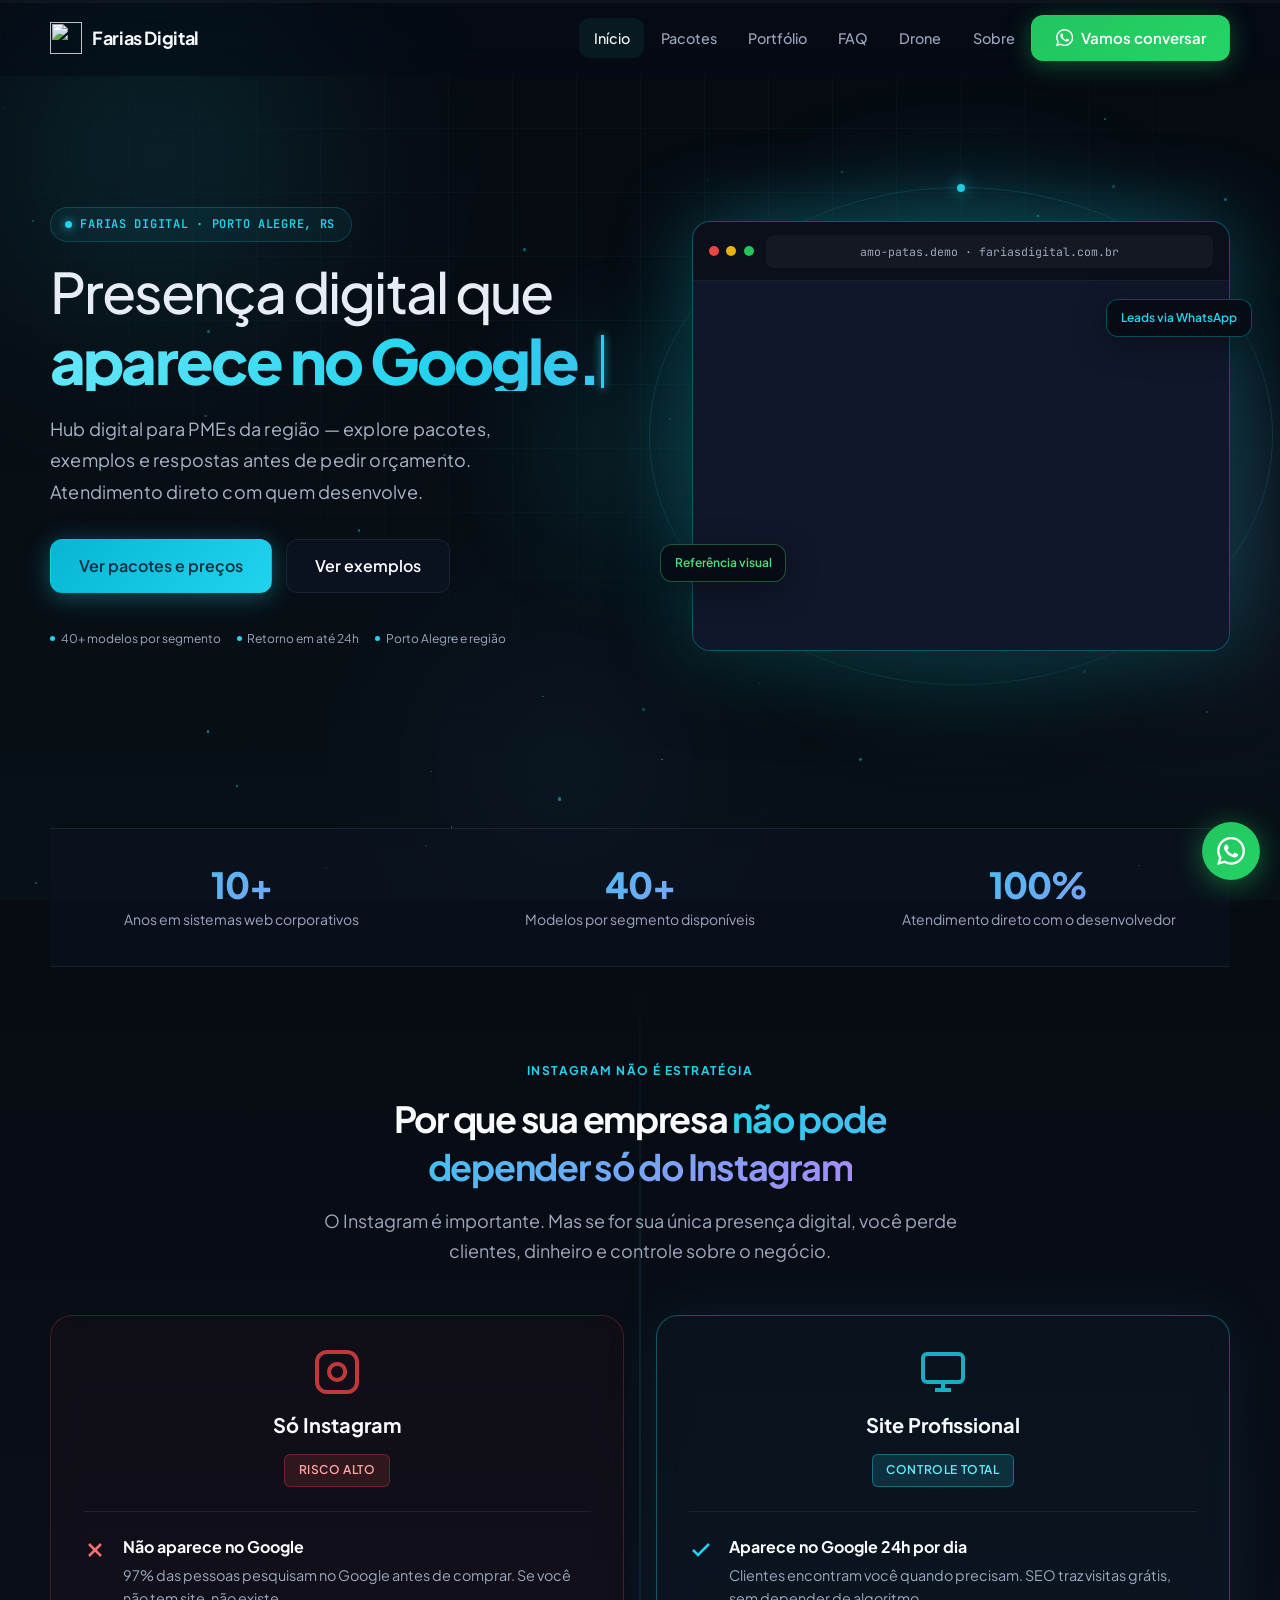
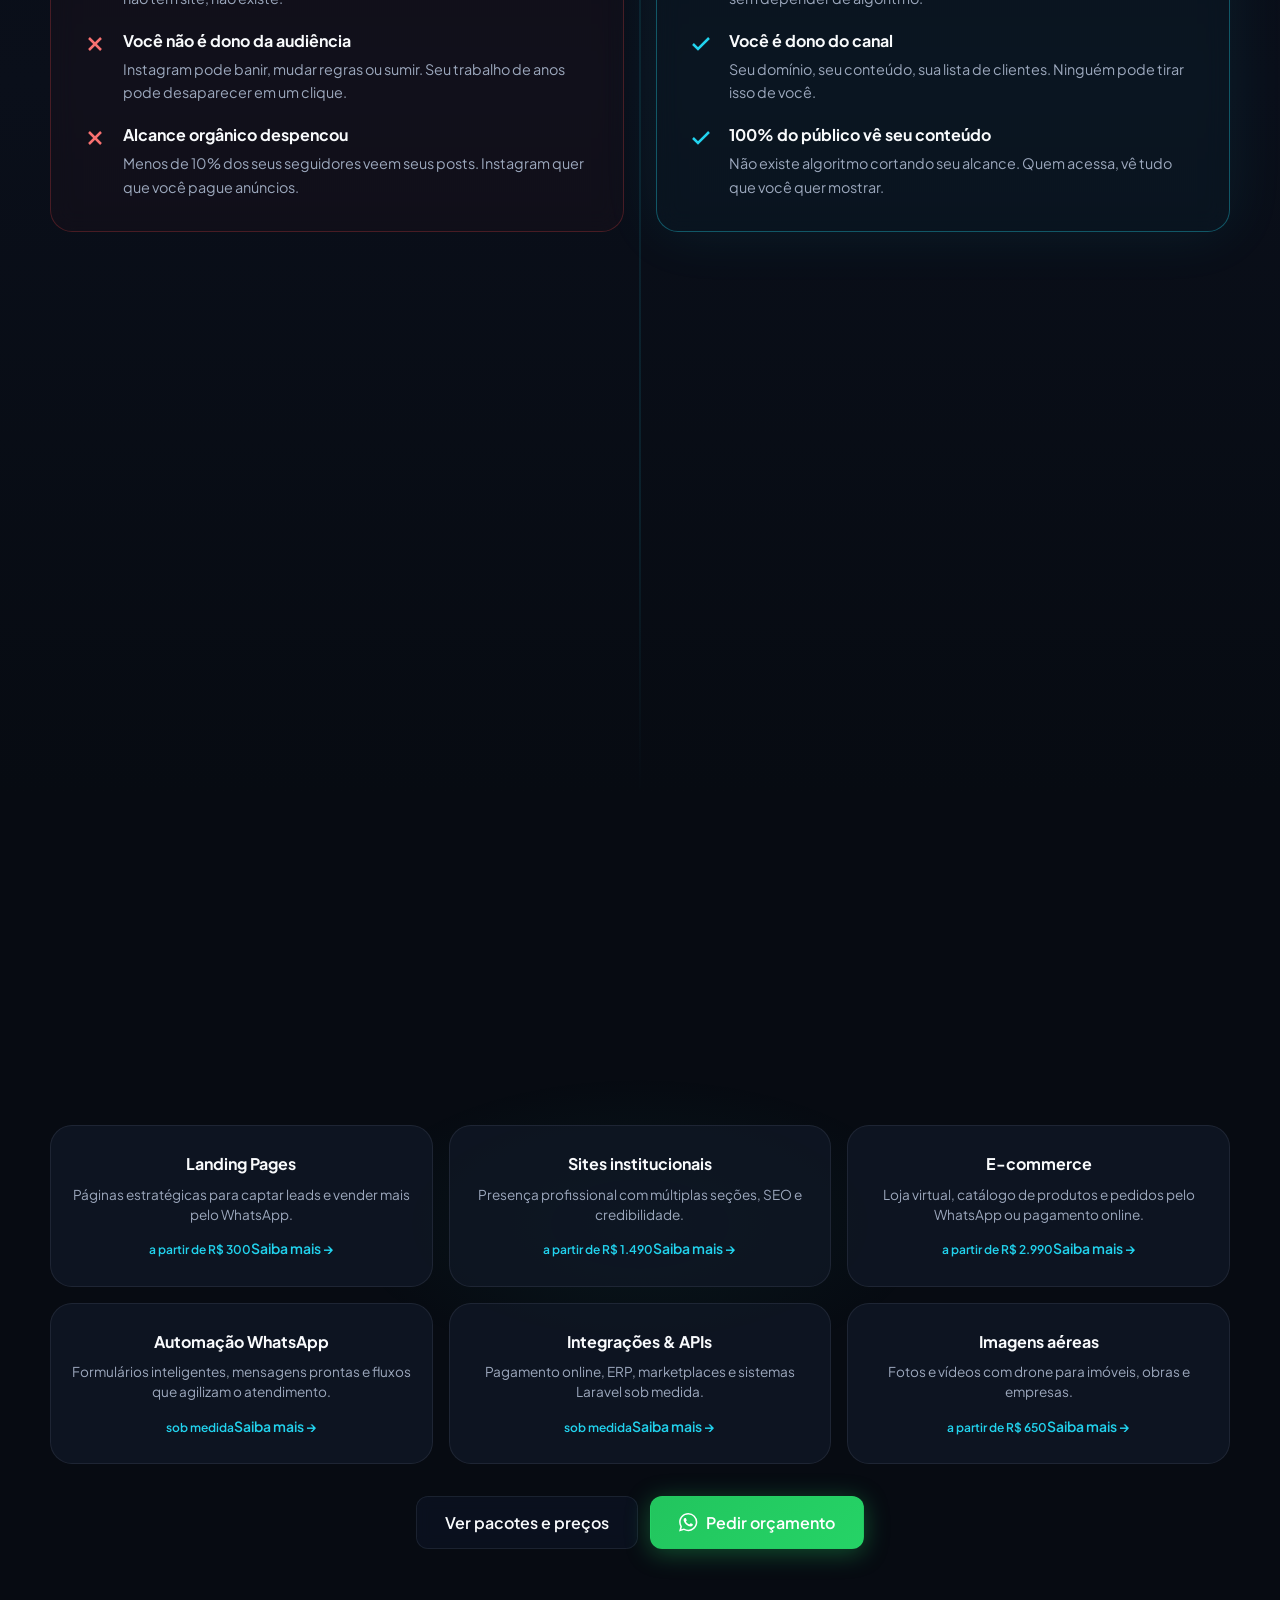
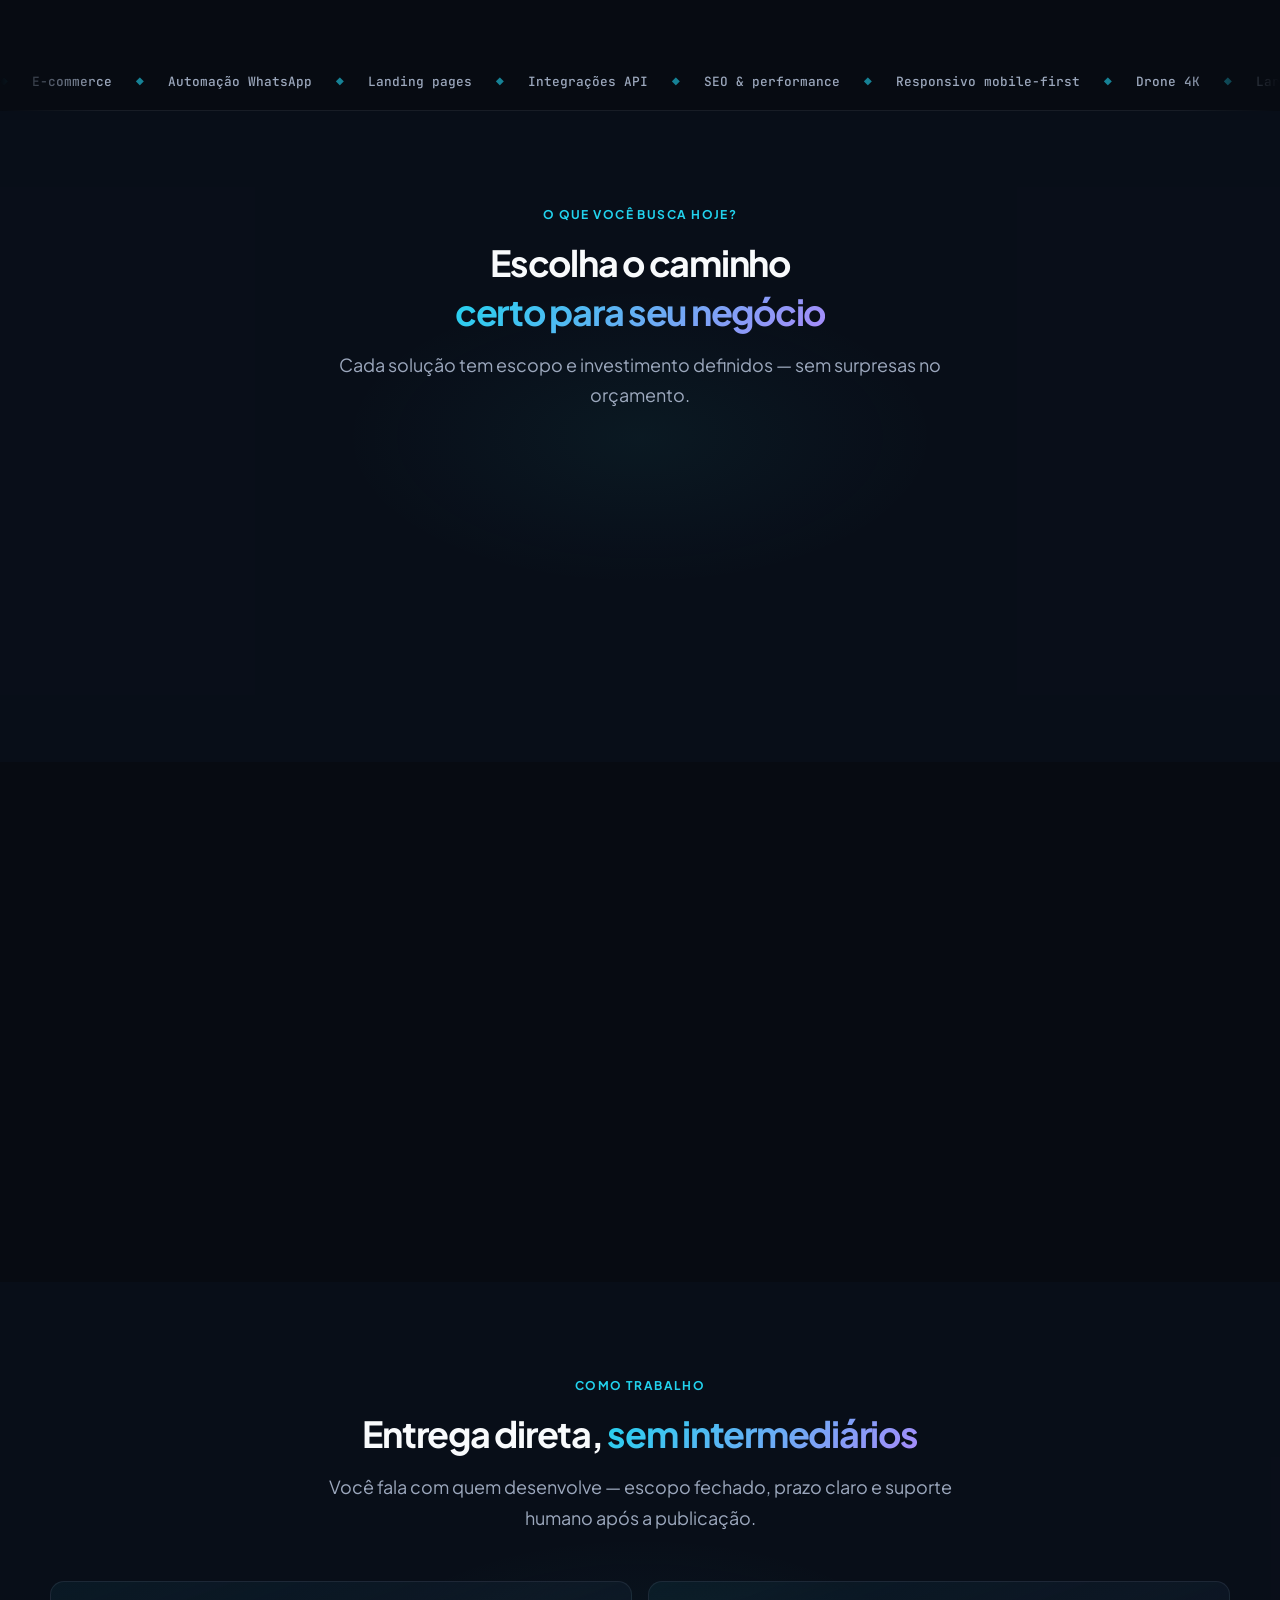
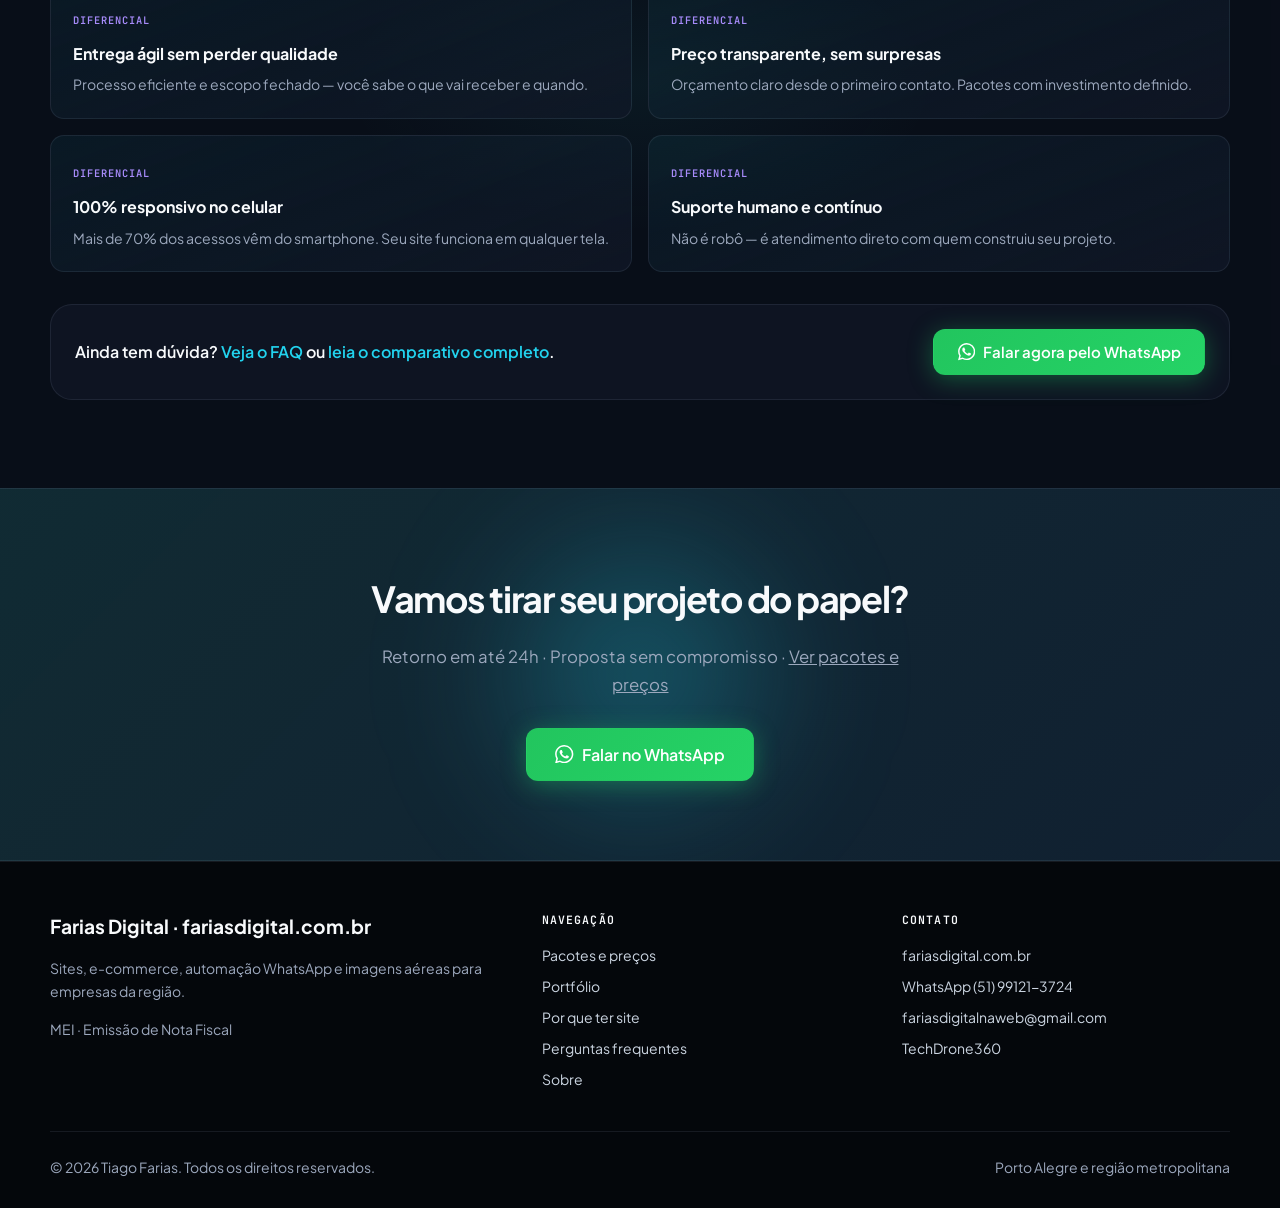
==== commit bbd56990: "Bring Instagram comparison and full services grid to the home page. Centralize comparativo copy in c" ====
--- a/index.html
+++ b/index.html
@@ -3,8 +3,8 @@
 <head>
   <meta charset="UTF-8">
   <meta name="viewport" content="width=device-width, initial-scale=1.0, viewport-fit=cover">
-  <title>Farias Digital | Sites, E-commerce e Drone em Porto Alegre</title>
-  <meta name="description" content="Criação de sites, lojas online, automação de WhatsApp e fotos aéreas com drone para empresas em Porto Alegre e região. MEI · Nota Fiscal · Orçamento grátis.">
+  <title>Farias Digital | Landing Pages e Sites em Porto Alegre</title>
+  <meta name="description" content="Landing pages a partir de R$ 300, sites institucionais, e-commerce e automação WhatsApp em Porto Alegre e região. MEI · Nota Fiscal · Orçamento grátis.">
   <meta name="robots" content="index, follow, max-image-preview:large, max-snippet:-1, max-video-preview:-1">
   <meta name="author" content="Tiago Farias">
   <meta name="theme-color" content="#070b12">
@@ -23,16 +23,16 @@
   <link href="https://fonts.googleapis.com/css2?family=JetBrains+Mono:wght@400;500&family=Plus+Jakarta+Sans:ital,wght@0,400;0,500;0,600;0,700;0,800;1,400&display=swap" rel="stylesheet">
   <link rel="stylesheet" href="assets/css/main.css">
   <meta property="og:type" content="website">
-  <meta property="og:title" content="Farias Digital | Sites, E-commerce e Drone em Porto Alegre">
-  <meta property="og:description" content="Sites, lojas online e captação aérea com drone para empresas da região. MEI · Nota Fiscal · Orçamento sem compromisso.">
+  <meta property="og:title" content="Farias Digital | Landing Pages e Sites em Porto Alegre">
+  <meta property="og:description" content="Landing pages a partir de R$ 300 · Sites institucionais e e-commerce em Porto Alegre. MEI · Nota Fiscal · Orçamento sem compromisso.">
   <meta property="og:url" content="https://fariasdigital.com.br/">
   <meta property="og:site_name" content="Farias Digital">
   <meta property="og:locale" content="pt_BR">
   <meta property="og:image" content="https://fariasdigital.com.br/assets/img/og-image.png">
   <meta property="og:image:alt" content="Farias Digital — sites, e-commerce e drone em Porto Alegre">
   <meta name="twitter:card" content="summary_large_image">
-  <meta name="twitter:title" content="Farias Digital | Sites, E-commerce e Drone em Porto Alegre">
-  <meta name="twitter:description" content="Sites, lojas online e captação aérea com drone para empresas da região. MEI · Nota Fiscal.">
+  <meta name="twitter:title" content="Farias Digital | Landing Pages e Sites em Porto Alegre">
+  <meta name="twitter:description" content="Landing pages a partir de R$ 300 · Sites institucionais e e-commerce em Porto Alegre. MEI · Nota Fiscal.">
   <meta name="twitter:image" content="https://fariasdigital.com.br/assets/img/og-image.png">
 </head>
 <body>
@@ -54,7 +54,9 @@
       <nav aria-label="Principal">
         <ul class="site-nav">
           <li><a href="/" class="is-active">Início</a></li>
-          <li><a href="sites/">Sites</a></li>
+          <li><a href="sites/">Pacotes</a></li>
+          <li><a href="portfolio/">Portfólio</a></li>
+          <li><a href="faq/">FAQ</a></li>
           <li><a href="https://techdrone360.com.br/" target="_blank" rel="noopener">Drone</a></li>
           <li><a href="sobre/">Sobre</a></li>
           <li><a href="#" data-wa="geral" class="btn btn--whatsapp">Vamos conversar</a></li>
@@ -67,7 +69,9 @@
     </div>
     <div class="container mobile-nav" id="mobile-nav" data-mobile-nav>
       <a href="/">Início</a>
-      <a href="sites/">Sites</a>
+      <a href="sites/">Pacotes</a>
+      <a href="portfolio/">Portfólio</a>
+      <a href="faq/">FAQ</a>
       <a href="https://techdrone360.com.br/" target="_blank" rel="noopener">Drone</a>
       <a href="sobre/">Sobre</a>
       <a href="#" data-wa="geral" class="btn btn--whatsapp btn--block">Vamos conversar</a>
@@ -79,24 +83,22 @@
     <section class="hero hero--home">
       <div class="container hero__grid">
         <div class="hero__content">
-          <span class="hero__label" data-reveal><span class="hero__label-dot" aria-hidden="true"></span>Farias Digital · Sites e drone em Porto Alegre, RS</span>
+          <span class="hero__label" data-reveal><span class="hero__label-dot" aria-hidden="true"></span>Farias Digital · Porto Alegre, RS</span>
           <h1 class="hero__title" data-reveal data-reveal-delay="1">
-            <span class="hero__title-line">Tecnologia com</span>
+            <span class="hero__title-line">Presença digital que</span>
             <span class="hero__title-line hero__title-line--accent">
-              <span class="text-rotate" data-text-rotate data-words="resultado real.|alta performance.|conversão.|automação.">resultado real.</span><span class="text-rotate__cursor" aria-hidden="true"></span>
+              <span class="text-rotate" data-text-rotate data-words="converte.|aparece no Google.|gera clientes.|vende no WhatsApp.">converte.</span><span class="text-rotate__cursor" aria-hidden="true"></span>
             </span>
           </h1>
-          <p class="hero__subtitle" data-reveal data-reveal-delay="2">Desenvolvo sites, e-commerce e automação de WhatsApp que colocam sua empresa no Google e trazem clientes na hora — além de captação aérea com drone para imóveis, obras e negócios locais.</p>
+          <p class="hero__subtitle" data-reveal data-reveal-delay="2">Hub digital para PMEs da região — explore pacotes, exemplos e respostas antes de pedir orçamento. Atendimento direto com quem desenvolve.</p>
           <div class="hero__actions" data-reveal data-reveal-delay="3">
-            <a href="#" data-wa="geral" class="btn btn--whatsapp btn--lg" data-magnetic>Falar no WhatsApp</a>
-            <a href="#portfolio" class="btn btn--outline btn--lg">Ver portfólio</a>
+            <a href="sites/" class="btn btn--primary btn--lg">Ver pacotes e preços</a>
+            <a href="portfolio/" class="btn btn--outline btn--lg">Ver exemplos</a>
           </div>
-          <ul class="hero-pills" data-reveal data-reveal-delay="4" data-stagger>
-            <li>Sites &amp; landing pages</li>
-            <li>E-commerce</li>
-            <li>Automação WhatsApp</li>
-            <li>Drone 4K</li>
-            <li>Nota Fiscal</li>
+          <ul class="hero__trust" data-reveal data-reveal-delay="4">
+            <li>40+ modelos por segmento</li>
+            <li>Retorno em até 24h</li>
+            <li>Porto Alegre e região</li>
           </ul>
         </div>
 
@@ -114,13 +116,50 @@
               <span class="browser-preview__url">amo-patas.demo · <span data-dominio>fariasdigital.com.br</span></span>
             </div>
             <div class="browser-preview__screen">
-              <iframe src="https://tofariasti.github.io/amo-patas/" title="Demo Amo Patas" loading="eager" tabindex="-1"></iframe>
+              <iframe src="https://tofariasti.github.io/amo-patas/" title="Demo Amo Patas" loading="lazy" tabindex="-1"></iframe>
             </div>
           </div>
           <span class="preview-chip preview-chip--success">Referência visual</span>
           <span class="preview-chip preview-chip--accent">Leads via WhatsApp</span>
-          <span class="preview-chip preview-chip--tech">⚡ Stack moderna</span>
-        </div>
+        </div>
+      </div>
+    </section>
+
+    <div class="container">
+      <div class="proof-bar" id="proof-bar-root" aria-label="Números e diferenciais"></div>
+    </div>
+
+    <section class="section section--dark site-vs-insta" id="site-vs-instagram">
+      <div class="container">
+        <header class="section__header section__header--center" data-reveal>
+          <p class="section__eyebrow">Instagram não é estratégia</p>
+          <h2 class="section__title">Por que sua empresa <span class="highlight">não pode depender só do Instagram</span></h2>
+          <p class="section__lead">O Instagram é importante. Mas se for sua única presença digital, você perde clientes, dinheiro e controle sobre o negócio.</p>
+        </header>
+        <div id="comparativo-resumo-root"></div>
+        <div id="comparativo-quote-root"></div>
+        <p class="comparativo-more" data-reveal>
+          <a href="por-que-site/" class="btn btn--outline">Ver comparativo completo com dados →</a>
+        </p>
+        <div class="inline-cta inline-cta--emphasis" data-reveal>
+          <p>Pare de perder clientes para quem tem site. <strong>Invista na ferramenta que realmente vende.</strong></p>
+          <a href="sites/" class="btn btn--primary btn--lg">Ver pacotes e preços</a>
+        </div>
+      </div>
+    </section>
+
+    <section class="section section--glow" id="servicos">
+      <div class="container">
+        <header class="section__header section__header--center" data-reveal>
+          <p class="section__eyebrow">Serviços</p>
+          <h2 class="section__title">Muito além de <span class="highlight">criar sites</span></h2>
+          <p class="section__lead">Landing pages, e-commerce, automação de WhatsApp, integrações com APIs e imagens aéreas com drone — soluções digitais completas para PMEs, com escopo claro no orçamento.</p>
+        </header>
+        <div class="mini-services" data-servicos-root data-reveal data-stagger></div>
+        <p class="servicos-home-cta" data-reveal>
+          <a href="sites/" class="btn btn--outline btn--lg">Ver pacotes e preços</a>
+          <a href="#" data-wa="geral" class="btn btn--whatsapp btn--lg">Pedir orçamento</a>
+        </p>
       </div>
     </section>
 
@@ -149,413 +188,86 @@
       </div>
     </div>
 
-    <!-- Site vs Instagram — Seção de conversão -->
-    <section class="section section--dark site-vs-insta" id="site-vs-instagram">
-      <div class="container">
-        <header class="section__header section__header--center" data-reveal>
-          <p class="section__eyebrow">Instagram não é estratégia</p>
-          <h2 class="section__title">Por que sua empresa <span class="highlight">não pode depender só do Instagram</span></h2>
-          <p class="section__lead">O Instagram é importante. Mas se for sua única presença digital, você está perdendo clientes, dinheiro e controle sobre o seu negócio.</p>
-        </header>
-
-        <div class="comparison-table" data-reveal data-reveal-delay="1">
-          <div class="comparison-col comparison-col--danger">
-            <div class="comparison-col__header">
-              <svg viewBox="0 0 24 24" fill="none" stroke="currentColor" stroke-width="2" aria-hidden="true">
-                <rect x="2" y="2" width="20" height="20" rx="5" ry="5"/>
-                <path d="M16 11.37A4 4 0 1 1 12.63 8 4 4 0 0 1 16 11.37z"/>
-                <line x1="17.5" y1="6.5" x2="17.51" y2="6.5"/>
-              </svg>
-              <h3>Só Instagram</h3>
-              <span class="comparison-tag comparison-tag--danger">Risco alto</span>
-            </div>
-            <ul class="comparison-list">
-              <li class="comparison-item comparison-item--bad">
-                <svg viewBox="0 0 24 24" fill="none" stroke="currentColor" stroke-width="2.5" aria-hidden="true">
-                  <line x1="18" y1="6" x2="6" y2="18"/><line x1="6" y1="6" x2="18" y2="18"/>
-                </svg>
-                <div>
-                  <strong>Não aparece no Google</strong>
-                  <p>97% das pessoas pesquisam no Google antes de comprar. Se você não tem site, não existe.</p>
-                </div>
-              </li>
-              <li class="comparison-item comparison-item--bad">
-                <svg viewBox="0 0 24 24" fill="none" stroke="currentColor" stroke-width="2.5" aria-hidden="true">
-                  <line x1="18" y1="6" x2="6" y2="18"/><line x1="6" y1="6" x2="18" y2="18"/>
-                </svg>
-                <div>
-                  <strong>Você não é dono da audiência</strong>
-                  <p>Instagram pode banir, mudar regras ou sumir. Seu trabalho de anos pode desaparecer em um clique.</p>
-                </div>
-              </li>
-              <li class="comparison-item comparison-item--bad">
-                <svg viewBox="0 0 24 24" fill="none" stroke="currentColor" stroke-width="2.5" aria-hidden="true">
-                  <line x1="18" y1="6" x2="6" y2="18"/><line x1="6" y1="6" x2="18" y2="18"/>
-                </svg>
-                <div>
-                  <strong>Alcance orgânico despencou</strong>
-                  <p>Menos de 10% dos seus seguidores veem seus posts. Instagram quer que você pague anúncios.</p>
-                </div>
-              </li>
-              <li class="comparison-item comparison-item--bad">
-                <svg viewBox="0 0 24 24" fill="none" stroke="currentColor" stroke-width="2.5" aria-hidden="true">
-                  <line x1="18" y1="6" x2="6" y2="18"/><line x1="6" y1="6" x2="18" y2="18"/>
-                </svg>
-                <div>
-                  <strong>Link na bio não converte</strong>
-                  <p>Cliente tem que clicar no perfil, depois na bio, depois escolher. Você perde venda no caminho.</p>
-                </div>
-              </li>
-              <li class="comparison-item comparison-item--bad">
-                <svg viewBox="0 0 24 24" fill="none" stroke="currentColor" stroke-width="2.5" aria-hidden="true">
-                  <line x1="18" y1="6" x2="6" y2="18"/><line x1="6" y1="6" x2="18" y2="18"/>
-                </svg>
-                <div>
-                  <strong>Amadores têm o mesmo visual que você</strong>
-                  <p>No Instagram, qualquer perfil parece igual. Não transmite autoridade nem diferencia sua marca.</p>
-                </div>
-              </li>
-              <li class="comparison-item comparison-item--bad">
-                <svg viewBox="0 0 24 24" fill="none" stroke="currentColor" stroke-width="2.5" aria-hidden="true">
-                  <line x1="18" y1="6" x2="6" y2="18"/><line x1="6" y1="6" x2="18" y2="18"/>
-                </svg>
-                <div>
-                  <strong>Sem controle sobre vendas</strong>
-                  <p>Não há carrinho, pagamento automatizado, relatório de vendas ou automação de pós-venda.</p>
-                </div>
-              </li>
-            </ul>
-          </div>
-
-          <div class="comparison-col comparison-col--success">
-            <div class="comparison-col__header">
-              <svg viewBox="0 0 24 24" fill="none" stroke="currentColor" stroke-width="2" aria-hidden="true">
-                <rect x="2" y="3" width="20" height="14" rx="2"/><path d="M8 21h8M12 17v4"/>
-              </svg>
-              <h3>Site Profissional</h3>
-              <span class="comparison-tag comparison-tag--success">Controle total</span>
-            </div>
-            <ul class="comparison-list">
-              <li class="comparison-item comparison-item--good">
-                <svg viewBox="0 0 24 24" fill="none" stroke="currentColor" stroke-width="2.5" aria-hidden="true">
-                  <polyline points="20 6 9 17 4 12"/>
-                </svg>
-                <div>
-                  <strong>Aparece no Google 24h por dia</strong>
-                  <p>Clientes encontram você quando precisam. SEO traz visitas grátis, sem depender de algoritmo.</p>
-                </div>
-              </li>
-              <li class="comparison-item comparison-item--good">
-                <svg viewBox="0 0 24 24" fill="none" stroke="currentColor" stroke-width="2.5" aria-hidden="true">
-                  <polyline points="20 6 9 17 4 12"/>
-                </svg>
-                <div>
-                  <strong>Você é dono do canal</strong>
-                  <p>Seu domínio, seu conteúdo, sua lista de clientes. Ninguém pode tirar isso de você.</p>
-                </div>
-              </li>
-              <li class="comparison-item comparison-item--good">
-                <svg viewBox="0 0 24 24" fill="none" stroke="currentColor" stroke-width="2.5" aria-hidden="true">
-                  <polyline points="20 6 9 17 4 12"/>
-                </svg>
-                <div>
-                  <strong>100% do público vê seu conteúdo</strong>
-                  <p>Não existe algoritmo cortando seu alcance. Quem acessa, vê tudo que você quer mostrar.</p>
-                </div>
-              </li>
-              <li class="comparison-item comparison-item--good">
-                <svg viewBox="0 0 24 24" fill="none" stroke="currentColor" stroke-width="2.5" aria-hidden="true">
-                  <polyline points="20 6 9 17 4 12"/>
-                </svg>
-                <div>
-                  <strong>Leva direto para a conversão</strong>
-                  <p>Botões de WhatsApp, formulários estratégicos e páginas que vendem. Menos cliques, mais venda.</p>
-                </div>
-              </li>
-              <li class="comparison-item comparison-item--good">
-                <svg viewBox="0 0 24 24" fill="none" stroke="currentColor" stroke-width="2.5" aria-hidden="true">
-                  <polyline points="20 6 9 17 4 12"/>
-                </svg>
-                <div>
-                  <strong>Transmite profissionalismo e confiança</strong>
-                  <p>Clientes levam mais a sério empresas com site. Design exclusivo posiciona você como referência.</p>
-                </div>
-              </li>
-              <li class="comparison-item comparison-item--good">
-                <svg viewBox="0 0 24 24" fill="none" stroke="currentColor" stroke-width="2.5" aria-hidden="true">
-                  <polyline points="20 6 9 17 4 12"/>
-                </svg>
-                <div>
-                  <strong>Vende enquanto você dorme</strong>
-                  <p>Catálogo online, checkout automático, cupons, relatórios, integração com ERP e pagamento.</p>
-                </div>
-              </li>
-            </ul>
-          </div>
-        </div>
-
-        <div class="reality-box" data-reveal>
-          <svg class="reality-box__icon" viewBox="0 0 24 24" fill="none" stroke="currentColor" stroke-width="2" aria-hidden="true">
-            <path d="M10.29 3.86L1.82 18a2 2 0 0 0 1.71 3h16.94a2 2 0 0 0 1.71-3L13.71 3.86a2 2 0 0 0-3.42 0z"/>
-            <line x1="12" y1="9" x2="12" y2="13"/><line x1="12" y1="17" x2="12.01" y2="17"/>
-          </svg>
-          <div class="reality-box__content">
-            <h3>A verdade que ninguém te conta:</h3>
-            <p><strong>Instagram serve para engajamento.</strong> Site serve para <strong>vender</strong>. São complementares, não concorrentes. Empresas sérias têm os dois — mas o site é a base. É ali que o cliente decide contratar ou não.</p>
-          </div>
-        </div>
-
-        <div class="stats-proof" data-reveal data-reveal-delay="1">
-          <h3 class="stats-proof__title">Dados que comprovam:</h3>
-          <div class="stats-proof__grid">
-            <div class="stats-proof__item">
-              <strong data-count="81" data-count-suffix="%">0%</strong>
-              <p>das pessoas pesquisam online antes de visitar uma empresa física</p>
-              <cite>Google / Ipsos</cite>
-            </div>
-            <div class="stats-proof__item">
-              <strong data-count="75" data-count-suffix="%">0%</strong>
-              <p>julgam a credibilidade de uma empresa pelo design do site</p>
-              <cite>Stanford Web Credibility Research</cite>
-            </div>
-            <div class="stats-proof__item">
-              <strong data-count="70" data-count-suffix="%">0%</strong>
-              <p>dos brasileiros usam o Google para encontrar produtos e serviços locais</p>
-              <cite>Think with Google Brasil</cite>
-            </div>
-            <div class="stats-proof__item">
-              <strong data-count="93" data-count-suffix="%">0%</strong>
-              <p>das experiências online começam com um mecanismo de busca</p>
-              <cite>BrightEdge</cite>
-            </div>
-          </div>
-        </div>
-
-        <div class="inline-cta inline-cta--emphasis" data-reveal>
-          <p>Pare de perder clientes para quem tem site. <strong>Invista na ferramenta que realmente vende.</strong></p>
-          <a href="#" data-wa="geral" class="btn btn--whatsapp btn--lg">Quero um site que vende de verdade</a>
-        </div>
-      </div>
-    </section>
-
-    <!-- Por que escolher — Pink Codes -->
-    <section class="section section--alt section--glow" id="por-que">
-      <div class="container">
-        <header class="section__header section__header--center" data-reveal>
-          <p class="section__eyebrow">Por que escolher</p>
-          <h2 class="section__title">Seu negócio merece um site que <span class="highlight">venda de verdade</span></h2>
-          <p class="section__lead">Não é só ter uma página na internet. É ter presença digital que transmite confiança, converte visitantes em clientes e faz sua marca ser lembrada.</p>
-        </header>
-
-        <div class="why-panel">
-          <div class="why-stats" data-reveal data-stagger>
-            <div class="why-stat" data-stagger-item>
-              <strong data-count="100" data-count-suffix="%">0%</strong>
-              <span>Dedicação no seu projeto — atendimento direto comigo</span>
-            </div>
-            <div class="why-stat" data-stagger-item>
-              <strong data-count="10" data-count-suffix="+">0+</strong>
-              <span>Anos em tecnologia e sistemas web corporativos</span>
-            </div>
-            <div class="why-stat" data-stagger-item>
-              <strong>MEI</strong>
-              <span>Emissão de Nota Fiscal para empresas e autônomos</span>
-            </div>
-            <div class="why-stat" data-stagger-item>
-              <strong>4K</strong>
-              <span>Captação aérea profissional com drone DJI</span>
-            </div>
-          </div>
-
-          <div class="diff-grid" data-reveal data-reveal-delay="1" data-stagger>
-            <article class="diff-card" data-stagger-item data-tilt>
-              <span class="diff-card__tag">Diferencial</span>
-              <h3>Entrega ágil sem perder qualidade</h3>
-              <p>Processo eficiente e escopo fechado — você sabe o que vai receber e quando.</p>
-            </article>
-            <article class="diff-card" data-stagger-item data-tilt>
-              <span class="diff-card__tag">Diferencial</span>
-              <h3>Preço transparente, sem surpresas</h3>
-              <p>Orçamento claro desde o primeiro contato. Pacotes com investimento definido.</p>
-            </article>
-            <article class="diff-card" data-stagger-item data-tilt>
-              <span class="diff-card__tag">Diferencial</span>
-              <h3>100% responsivo no celular</h3>
-              <p>Mais de 70% dos acessos vêm do smartphone. Seu site funciona em qualquer tela.</p>
-            </article>
-            <article class="diff-card" data-stagger-item data-tilt>
-              <span class="diff-card__tag">Diferencial</span>
-              <h3>Suporte humano e contínuo</h3>
-              <p>Não é robô — é atendimento direto com quem construiu seu projeto.</p>
-            </article>
-          </div>
+    <section class="section section--alt section--glow" id="objetivos">
+      <div class="container">
+        <header class="section__header section__header--center" data-reveal>
+          <p class="section__eyebrow">O que você busca hoje?</p>
+          <h2 class="section__title">Escolha o caminho <span class="highlight">certo para seu negócio</span></h2>
+          <p class="section__lead">Cada solução tem escopo e investimento definidos — sem surpresas no orçamento.</p>
+        </header>
+        <div class="intent-grid" id="intent-root"></div>
+      </div>
+    </section>
+
+    <section class="section" id="explore">
+      <div class="container">
+        <header class="section__header section__header--center" data-reveal>
+          <p class="section__eyebrow">Explore</p>
+          <h2 class="section__title">Próximos passos <span class="highlight">para contratar</span></h2>
+          <p class="section__lead">Pacotes, exemplos reais e respostas diretas — tudo a um clique.</p>
+        </header>
+        <div class="intent-grid" data-reveal>
+          <a href="sites/" class="intent-card" data-reveal data-reveal-delay="1">
+            <h3 class="intent-card__title">Pacotes e preços</h3>
+            <p class="intent-card__desc">Serviços, investimentos e processo de entrega — do orçamento à publicação.</p>
+            <span class="intent-card__link">Ver pacotes →</span>
+          </a>
+          <a href="portfolio/" class="intent-card" data-reveal data-reveal-delay="2">
+            <h3 class="intent-card__title">Portfólio e exemplos</h3>
+            <p class="intent-card__desc">40+ modelos por segmento e projetos em produção para avaliar antes de contratar.</p>
+            <span class="intent-card__link">Ver modelos →</span>
+          </a>
+          <a href="faq/" class="intent-card" data-reveal data-reveal-delay="3">
+            <h3 class="intent-card__title">Perguntas frequentes</h3>
+            <p class="intent-card__desc">Preços, prazos, SEO, domínio, hospedagem e Nota Fiscal — respostas diretas.</p>
+            <span class="intent-card__link">Ver FAQ →</span>
+          </a>
+        </div>
+      </div>
+    </section>
+
+    <section class="section section--alt section--glow" id="como-trabalho">
+      <div class="container">
+        <header class="section__header section__header--center" data-reveal>
+          <p class="section__eyebrow">Como trabalho</p>
+          <h2 class="section__title">Entrega direta, <span class="highlight">sem intermediários</span></h2>
+          <p class="section__lead">Você fala com quem desenvolve — escopo fechado, prazo claro e suporte humano após a publicação.</p>
+        </header>
+
+        <div class="diff-grid" data-reveal data-stagger>
+          <article class="diff-card" data-stagger-item data-tilt>
+            <span class="diff-card__tag">Diferencial</span>
+            <h3>Entrega ágil sem perder qualidade</h3>
+            <p>Processo eficiente e escopo fechado — você sabe o que vai receber e quando.</p>
+          </article>
+          <article class="diff-card" data-stagger-item data-tilt>
+            <span class="diff-card__tag">Diferencial</span>
+            <h3>Preço transparente, sem surpresas</h3>
+            <p>Orçamento claro desde o primeiro contato. Pacotes com investimento definido.</p>
+          </article>
+          <article class="diff-card" data-stagger-item data-tilt>
+            <span class="diff-card__tag">Diferencial</span>
+            <h3>100% responsivo no celular</h3>
+            <p>Mais de 70% dos acessos vêm do smartphone. Seu site funciona em qualquer tela.</p>
+          </article>
+          <article class="diff-card" data-stagger-item data-tilt>
+            <span class="diff-card__tag">Diferencial</span>
+            <h3>Suporte humano e contínuo</h3>
+            <p>Não é robô — é atendimento direto com quem construiu seu projeto.</p>
+          </article>
         </div>
 
         <div class="inline-cta" data-reveal>
-          <p>Ainda tem dúvida? Vamos conversar — sem compromisso.</p>
+          <p>Ainda tem dúvida? <a href="faq/">Veja o FAQ</a> ou <a href="por-que-site/">leia o comparativo completo</a>.</p>
           <a href="#" data-wa="geral" class="btn btn--whatsapp">Falar agora pelo WhatsApp</a>
         </div>
       </div>
     </section>
 
-    <!-- O que fazemos — 12Mais -->
-    <section class="section" id="servicos">
-      <div class="container">
-        <header class="section__header section__header--center" data-reveal>
-          <p class="section__eyebrow">Serviços</p>
-          <h2 class="section__title">Soluções completas <span class="highlight">para o seu negócio</span></h2>
-          <p class="section__lead">Sites, lojas virtuais, automação de atendimento no WhatsApp e captação aérea — tudo com foco em gerar contato e vender mais.</p>
-        </header>
-        <div class="mini-services" data-reveal data-stagger>
-          <article class="mini-service" data-stagger-item>
-            <div class="mini-service__icon" aria-hidden="true">
-              <svg viewBox="0 0 24 24" fill="none" stroke="currentColor" stroke-width="2"><rect x="3" y="3" width="18" height="18" rx="2"/><path d="M3 9h18M9 21V9"/></svg>
-            </div>
-            <h3>Landing Pages</h3>
-            <p>Páginas estratégicas para captar leads e vender mais pelo WhatsApp.</p>
-          </article>
-          <article class="mini-service" data-stagger-item>
-            <div class="mini-service__icon" aria-hidden="true">
-              <svg viewBox="0 0 24 24" fill="none" stroke="currentColor" stroke-width="2"><rect x="2" y="3" width="20" height="14" rx="2"/><path d="M8 21h8M12 17v4"/></svg>
-            </div>
-            <h3>Sites institucionais</h3>
-            <p>Presença profissional, SEO básico e layout moderno para sua marca.</p>
-          </article>
-          <article class="mini-service" data-stagger-item>
-            <div class="mini-service__icon" aria-hidden="true">
-              <svg viewBox="0 0 24 24" fill="none" stroke="currentColor" stroke-width="2"><path d="M6 2 3 6v14a2 2 0 0 0 2 2h14a2 2 0 0 0 2-2V6l-3-4z"/><path d="M3 6h18M16 10a4 4 0 0 1-8 0"/></svg>
-            </div>
-            <h3>E-commerce</h3>
-            <p>Loja virtual, catálogo de produtos e pedidos pelo WhatsApp ou pagamento online.</p>
-          </article>
-          <article class="mini-service" data-stagger-item>
-            <div class="mini-service__icon" aria-hidden="true">
-              <svg viewBox="0 0 24 24" fill="none" stroke="currentColor" stroke-width="2"><path d="M21 15a2 2 0 0 1-2 2H7l-4 4V5a2 2 0 0 1 2-2h14a2 2 0 0 1 2 2z"/></svg>
-            </div>
-            <h3>Automação WhatsApp</h3>
-            <p>Formulários inteligentes, mensagens prontas e fluxos que agilizam o atendimento.</p>
-          </article>
-          <article class="mini-service" data-stagger-item>
-            <div class="mini-service__icon" aria-hidden="true">
-              <svg viewBox="0 0 24 24" fill="none" stroke="currentColor" stroke-width="2"><path d="M12 2L2 7l10 5 10-5-10-5z"/></svg>
-            </div>
-            <h3>Imagens aéreas</h3>
-            <p>Fotos e vídeos com drone para imóveis, obras e empresas.</p>
-          </article>
-          <article class="mini-service" data-stagger-item>
-            <div class="mini-service__icon" aria-hidden="true">
-              <svg viewBox="0 0 24 24" fill="none" stroke="currentColor" stroke-width="2"><path d="M12 2v4M12 18v4M4.93 4.93l2.83 2.83M16.24 16.24l2.83 2.83"/></svg>
-            </div>
-            <h3>Integrações</h3>
-            <p>Pagamento online, ERP, marketplaces e sistemas sob medida quando o negócio exige.</p>
-          </article>
-        </div>
-        <p style="text-align:center;margin-top:2rem;" data-reveal>
-          <a href="#" data-wa="geral" class="btn btn--whatsapp btn--lg">Pedir orçamento</a>
-        </p>
-      </div>
-    </section>
-
-    <!-- Portfólio -->
-    <section class="section section--alt" id="portfolio">
-      <div class="container">
-        <header class="section__header section__header--center" data-reveal>
-          <p class="section__eyebrow">Portfólio</p>
-          <h2 class="section__title">Veja o que posso construir <span class="highlight">para o seu negócio</span></h2>
-          <p class="section__lead" data-portfolio-lead>Referências de layout, código e experiência no celular — para você avaliar a qualidade antes de pedir orçamento.</p>
-        </header>
-
-        <div class="portfolio-group" data-reveal>
-          <header class="portfolio-group__header">
-            <h3 class="portfolio-group__title" data-portfolio-grupo-projetos-titulo>Projetos em produção</h3>
-            <p class="portfolio-group__lead" data-portfolio-grupo-projetos-lead>Sites e aplicações web que desenvolvi — incluindo meu serviço de captação aérea.</p>
-          </header>
-          <div class="demo-grid" id="portfolio-projetos"></div>
-        </div>
-
-        <div class="portfolio-group" data-reveal>
-          <header class="portfolio-group__header">
-            <h3 class="portfolio-group__title" data-portfolio-grupo-demos-titulo>Sites por segmento</h3>
-            <p class="portfolio-group__lead" data-portfolio-grupo-demos-lead>Landing pages prontas para você ver layout e responsividade. Ao contratar, adapto com a marca, textos e fotos da sua empresa.</p>
-          </header>
-          <div class="filter-bar" id="filter-bar-home" data-reveal></div>
-          <div class="demo-grid" id="portfolio-demos"></div>
-        </div>
-      </div>
-    </section>
-
-    <!-- Como funciona -->
-    <section class="section" id="como-funciona">
-      <div class="container">
-        <header class="section__header section__header--center" data-reveal>
-          <p class="section__eyebrow">Como funciona</p>
-          <h2 class="section__title">Do briefing à <span class="highlight">entrega final</span></h2>
-          <p class="section__lead">Processo transparente, focado em agilidade e qualidade.</p>
-        </header>
-        <div class="steps" id="steps-root"></div>
-      </div>
-    </section>
-
-    <!-- Por que Tiago — 12Mais grid -->
-    <section class="section section--alt">
-      <div class="container">
-        <header class="section__header section__header--center" data-reveal>
-          <p class="section__eyebrow">Diferenciais</p>
-          <h2 class="section__title">Por que escolher a <span class="highlight">Farias Digital</span>?</h2>
-        </header>
-        <div class="choose-grid" data-reveal data-stagger>
-          <div class="choose-item" data-stagger-item>
-            <svg viewBox="0 0 24 24" fill="none" stroke="currentColor" stroke-width="2" aria-hidden="true"><path d="M13 2 3 14h9l-1 8 10-12h-9l1-8z"/></svg>
-            Entregas rápidas
-          </div>
-          <div class="choose-item" data-stagger-item>
-            <svg viewBox="0 0 24 24" fill="none" stroke="currentColor" stroke-width="2" aria-hidden="true"><path d="M20 21v-2a4 4 0 0 0-4-4H8a4 4 0 0 0-4 4v2"/><circle cx="12" cy="7" r="4"/></svg>
-            Suporte dedicado
-          </div>
-          <div class="choose-item" data-stagger-item>
-            <svg viewBox="0 0 24 24" fill="none" stroke="currentColor" stroke-width="2" aria-hidden="true"><path d="M6 2 3 6v14a2 2 0 0 0 2 2h14a2 2 0 0 0 2-2V6l-3-4z"/><path d="M3 6h18"/></svg>
-            E-commerce completo
-          </div>
-          <div class="choose-item" data-stagger-item>
-            <svg viewBox="0 0 24 24" fill="none" stroke="currentColor" stroke-width="2" aria-hidden="true"><path d="M21 15a2 2 0 0 1-2 2H7l-4 4V5a2 2 0 0 1 2-2h14a2 2 0 0 1 2 2z"/></svg>
-            Automação WhatsApp
-          </div>
-          <div class="choose-item" data-stagger-item>
-            <svg viewBox="0 0 24 24" fill="none" stroke="currentColor" stroke-width="2" aria-hidden="true"><path d="M12 2v4M12 18v4M4.93 4.93l2.83 2.83M16.24 16.24l2.83 2.83M2 12h4M18 12h4"/></svg>
-            Soluções sob medida
-          </div>
-          <div class="choose-item" data-stagger-item>
-            <svg viewBox="0 0 24 24" fill="none" stroke="currentColor" stroke-width="2" aria-hidden="true"><path d="M22 11.08V12a10 10 0 1 1-5.93-9.14"/><path d="M22 4 12 14.01l-3-3"/></svg>
-            Foco em resultados
-          </div>
-          <div class="choose-item" data-stagger-item>
-            <svg viewBox="0 0 24 24" fill="none" stroke="currentColor" stroke-width="2" aria-hidden="true"><path d="M21 15a2 2 0 0 1-2 2H7l-4 4V5a2 2 0 0 1 2-2h14a2 2 0 0 1 2 2z"/></svg>
-            Comunicação transparente
-          </div>
-        </div>
-
-        <div class="highlight-stat" style="margin-top:2.5rem;" data-reveal>
-          <div class="highlight-stat__num" data-count="9" data-count-suffix="+">0+</div>
-          <p class="highlight-stat__text"><strong>Referências visuais</strong> — sites por segmento e projetos em produção para você ver layout, responsividade e integração com WhatsApp antes de contratar.</p>
-        </div>
-      </div>
-    </section>
-
-    <section class="section section--alt" id="faq">
-      <div class="container">
-        <header class="section__header section__header--center" data-reveal>
-          <p class="section__eyebrow">Perguntas frequentes</p>
-          <h2 class="section__title">Dúvidas sobre <span class="highlight">sites e drone</span> em Porto Alegre</h2>
-          <p class="section__lead">Respostas objetivas para quem está pesquisando solução digital ou captação aérea na região.</p>
-        </header>
-        <div class="faq-list" id="faq-root"></div>
-      </div>
-    </section>
-
     <section class="cta-band">
       <div class="container">
         <h2 class="cta-band__title" data-reveal>Vamos tirar seu projeto do papel?</h2>
-        <p class="cta-band__text" data-reveal data-reveal-delay="1">Fale comigo sobre site, e-commerce, automação de WhatsApp ou captação aérea — proposta personalizada, sem compromisso.</p>
+        <p class="cta-band__text" data-reveal data-reveal-delay="1">Retorno em até 24h · Proposta sem compromisso · <a href="sites/" style="color:inherit;text-decoration:underline;">Ver pacotes e preços</a></p>
         <a href="#" data-wa="geral" class="btn btn--whatsapp btn--lg" data-reveal data-reveal-delay="2" data-magnetic>Falar no WhatsApp</a>
       </div>
     </section>
@@ -572,10 +284,10 @@
         <div data-reveal data-reveal-delay="1">
           <p class="footer__title">Navegação</p>
           <ul class="footer__links">
-            <li><a href="sites/">Sites e pacotes</a></li>
-            <li><a href="https://techdrone360.com.br/" target="_blank" rel="noopener">Captação com drone</a></li>
-            <li><a href="#portfolio">Portfólio</a></li>
-            <li><a href="#faq">Perguntas frequentes</a></li>
+            <li><a href="sites/">Pacotes e preços</a></li>
+            <li><a href="portfolio/">Portfólio</a></li>
+            <li><a href="por-que-site/">Por que ter site</a></li>
+            <li><a href="faq/">Perguntas frequentes</a></li>
             <li><a href="sobre/">Sobre</a></li>
           </ul>
         </div>
--- a/assets/css/main.css
+++ b/assets/css/main.css
@@ -340,9 +340,27 @@
 .logo {
   display: inline-flex;
   align-items: center;
-  line-height: 0;
+  gap: 0.625rem;
+  line-height: 1.2;
   position: relative;
   flex-shrink: 0;
+  text-decoration: none;
+}
+
+.logo__icon {
+  display: block;
+  width: clamp(1.75rem, 4vw, 2rem);
+  height: clamp(1.75rem, 4vw, 2rem);
+  flex-shrink: 0;
+}
+
+.logo__text {
+  font-family: var(--font-sans);
+  font-weight: 700;
+  font-size: clamp(0.95rem, 2.4vw, 1.125rem);
+  letter-spacing: -0.02em;
+  color: var(--color-text);
+  white-space: nowrap;
 }
 
 .logo__img {
@@ -494,6 +512,7 @@
 }
 
 .btn--lg { padding: 1rem 1.75rem; font-size: 1rem; }
+.btn--sm { padding: 0.5rem 1rem; font-size: var(--text-sm); }
 .btn--block { width: 100%; }
 
 /* —— Hero —— */
@@ -1093,6 +1112,10 @@
 
 @media (min-width: 900px) {
   .package-grid { grid-template-columns: repeat(3, 1fr); }
+}
+
+@media (min-width: 1100px) {
+  .package-grid { grid-template-columns: repeat(4, 1fr); }
 }
 
 .package-card {
@@ -2592,6 +2615,17 @@
   color: var(--color-muted);
 }
 
+.comparativo-more {
+  margin: 2rem 0 0;
+  text-align: center;
+}
+
+@media (max-width: 600px) {
+  .comparativo-more .btn {
+    width: 100%;
+  }
+}
+
 .reality-box {
   margin-top: 3rem;
   padding: 2rem;
@@ -2709,3 +2743,426 @@
 .inline-cta--emphasis p {
   font-size: var(--text-lg);
 }
+
+/* —— Proof bar —— */
+.proof-bar {
+  display: grid;
+  grid-template-columns: repeat(auto-fit, minmax(200px, 1fr));
+  gap: 1rem;
+  padding: 1.5rem 0;
+  border-block: 1px solid var(--color-border);
+  background: rgba(13, 19, 32, 0.6);
+}
+
+.proof-bar__item {
+  text-align: center;
+  padding: 0.75rem 1rem;
+}
+
+.proof-bar__value {
+  display: block;
+  font-size: clamp(1.75rem, 3vw, 2.25rem);
+  font-weight: 800;
+  letter-spacing: var(--tracking-tight);
+  background: linear-gradient(135deg, var(--color-primary), var(--color-accent));
+  -webkit-background-clip: text;
+  background-clip: text;
+  color: transparent;
+  line-height: 1.1;
+}
+
+.proof-bar__label {
+  display: block;
+  margin-top: 0.35rem;
+  font-size: var(--text-sm);
+  color: var(--color-muted);
+  line-height: 1.4;
+}
+
+/* —— Intent grid —— */
+.intent-grid {
+  display: grid;
+  grid-template-columns: repeat(auto-fit, minmax(220px, 1fr));
+  gap: 1rem;
+}
+
+.intent-card {
+  display: flex;
+  flex-direction: column;
+  gap: 0.5rem;
+  padding: 1.35rem 1.25rem;
+  border-radius: var(--radius);
+  border: 1px solid var(--color-border);
+  background: var(--color-surface);
+  text-decoration: none;
+  color: inherit;
+  transition: border-color 0.25s var(--ease-out-expo), transform 0.25s var(--ease-out-expo), box-shadow 0.25s var(--ease-out-expo);
+}
+
+.intent-card:hover {
+  border-color: var(--color-border-bright);
+  transform: translateY(-3px);
+  box-shadow: 0 12px 40px rgba(0, 0, 0, 0.25), 0 0 30px var(--color-primary-glow);
+}
+
+.intent-card__title {
+  margin: 0;
+  font-size: var(--text-lg);
+  font-weight: 700;
+  color: var(--color-text);
+}
+
+.intent-card__desc {
+  margin: 0;
+  font-size: var(--text-sm);
+  color: var(--color-muted);
+  line-height: 1.55;
+  flex: 1;
+}
+
+.intent-card__link {
+  margin-top: 0.25rem;
+  font-size: var(--text-sm);
+  font-weight: 600;
+  color: var(--color-primary);
+}
+
+/* —— Pricing callout —— */
+.pricing-callout {
+  display: flex;
+  flex-wrap: wrap;
+  align-items: center;
+  justify-content: space-between;
+  gap: 1.25rem 2rem;
+  padding: 1.5rem 1.75rem;
+  margin-bottom: 2rem;
+  border-radius: var(--radius-lg);
+  border: 1px solid rgba(34, 211, 238, 0.35);
+  background: linear-gradient(135deg, rgba(34, 211, 238, 0.1), rgba(167, 139, 250, 0.06));
+  box-shadow: 0 0 40px rgba(34, 211, 238, 0.08);
+}
+
+.pricing-callout__content {
+  flex: 1;
+  min-width: 220px;
+}
+
+.pricing-callout__eyebrow {
+  margin: 0 0 0.35rem;
+  font-size: var(--text-xs);
+  font-weight: 600;
+  letter-spacing: var(--tracking-wide);
+  text-transform: uppercase;
+  color: var(--color-primary);
+}
+
+.pricing-callout__title {
+  margin: 0 0 0.5rem;
+  font-size: var(--text-xl);
+  font-weight: 700;
+  color: var(--color-text);
+}
+
+.pricing-callout__price {
+  margin: 0 0 0.5rem;
+  font-size: clamp(1.5rem, 3vw, 2rem);
+  font-weight: 800;
+  color: var(--color-primary);
+  letter-spacing: var(--tracking-tight);
+}
+
+.pricing-callout__lead {
+  margin: 0;
+  font-size: var(--text-sm);
+  color: var(--color-muted);
+  line-height: 1.55;
+  max-width: 52ch;
+}
+
+.pricing-callout__actions {
+  display: flex;
+  flex-direction: column;
+  gap: 0.75rem;
+  flex-shrink: 0;
+}
+
+/* —— Hero premium —— */
+.hero__price-badge {
+  display: inline-flex;
+  align-items: center;
+  gap: 0.5rem;
+  margin-bottom: 1rem;
+  padding: 0.45rem 0.9rem;
+  border-radius: 999px;
+  border: 1px solid rgba(34, 211, 238, 0.35);
+  background: rgba(34, 211, 238, 0.08);
+  font-size: var(--text-sm);
+  font-weight: 600;
+  color: var(--color-primary);
+}
+
+.hero__price-badge strong {
+  color: var(--color-text);
+}
+
+.hero__trust {
+  display: flex;
+  flex-wrap: wrap;
+  gap: 0.5rem 1rem;
+  margin-top: 1.25rem;
+  padding: 0;
+  list-style: none;
+}
+
+.hero__trust li {
+  display: flex;
+  align-items: center;
+  gap: 0.35rem;
+  font-size: var(--text-xs);
+  color: var(--color-muted);
+}
+
+.hero__trust li::before {
+  content: '';
+  width: 5px;
+  height: 5px;
+  border-radius: 50%;
+  background: var(--color-primary);
+  flex-shrink: 0;
+}
+
+.hero-pricing-tags {
+  display: flex;
+  flex-wrap: wrap;
+  gap: 0.75rem;
+  margin-top: 1.25rem;
+}
+
+.hero-pricing-tag {
+  display: inline-flex;
+  flex-direction: column;
+  gap: 0.15rem;
+  padding: 0.65rem 1rem;
+  border-radius: var(--radius);
+  border: 1px solid var(--color-border);
+  background: var(--color-surface);
+}
+
+.hero-pricing-tag__label {
+  font-size: var(--text-xs);
+  color: var(--color-muted);
+}
+
+.hero-pricing-tag__price {
+  font-size: var(--text-base);
+  font-weight: 700;
+  color: var(--color-primary);
+}
+
+/* —— Service cards enhanced —— */
+.mini-service__price {
+  display: inline-block;
+  margin-top: 0.5rem;
+  font-size: var(--text-xs);
+  font-weight: 600;
+  color: var(--color-primary);
+}
+
+.mini-service__link {
+  display: inline-block;
+  margin-top: 0.75rem;
+  font-size: var(--text-sm);
+  font-weight: 600;
+  color: var(--color-primary);
+  text-decoration: none;
+}
+
+.mini-service__link:hover {
+  text-decoration: underline;
+}
+
+.servicos-home-cta {
+  display: flex;
+  flex-wrap: wrap;
+  justify-content: center;
+  gap: 0.75rem;
+  margin-top: 2rem;
+}
+
+@media (max-width: 600px) {
+  .servicos-home-cta .btn {
+    width: 100%;
+  }
+}
+
+/* —— Credibility —— */
+.credibility-grid {
+  display: grid;
+  gap: 2rem;
+}
+
+@media (min-width: 900px) {
+  .credibility-grid {
+    grid-template-columns: 1fr 1.2fr;
+    align-items: start;
+  }
+}
+
+.credibility-note {
+  margin: 0 0 1rem;
+  font-size: var(--text-sm);
+  color: var(--color-muted);
+  line-height: 1.55;
+  max-width: 52ch;
+}
+
+.credibility-sectors {
+  display: flex;
+  flex-wrap: wrap;
+  gap: 0.5rem;
+  margin-top: 1.25rem;
+}
+
+.credibility-sector {
+  padding: 0.35rem 0.75rem;
+  border-radius: 999px;
+  border: 1px solid var(--color-border);
+  background: var(--color-surface-light);
+  font-size: var(--text-xs);
+  font-weight: 500;
+  color: var(--color-muted);
+}
+
+.timeline {
+  display: flex;
+  flex-direction: column;
+  gap: 0;
+  border-left: 2px solid rgba(34, 211, 238, 0.25);
+  padding-left: 1.5rem;
+}
+
+.timeline__item {
+  position: relative;
+  padding-bottom: 1.5rem;
+}
+
+.timeline__item:last-child {
+  padding-bottom: 0;
+}
+
+.timeline__item::before {
+  content: '';
+  position: absolute;
+  left: calc(-1.5rem - 5px);
+  top: 0.35rem;
+  width: 8px;
+  height: 8px;
+  border-radius: 50%;
+  background: var(--color-primary);
+  box-shadow: 0 0 12px var(--color-primary-glow);
+}
+
+.timeline__period {
+  display: block;
+  font-size: var(--text-xs);
+  font-weight: 600;
+  letter-spacing: var(--tracking-wide);
+  text-transform: uppercase;
+  color: var(--color-primary);
+  margin-bottom: 0.25rem;
+}
+
+.timeline__title {
+  margin: 0 0 0.35rem;
+  font-size: var(--text-base);
+  font-weight: 700;
+  color: var(--color-text);
+}
+
+.timeline__text {
+  margin: 0;
+  font-size: var(--text-sm);
+  color: var(--color-muted);
+  line-height: 1.55;
+}
+
+/* —— Cases / proof cards —— */
+.cases-grid {
+  display: grid;
+  grid-template-columns: repeat(auto-fit, minmax(280px, 1fr));
+  gap: 1.25rem;
+}
+
+.case-card {
+  padding: 1.5rem;
+  border-radius: var(--radius-lg);
+  border: 1px solid var(--color-border);
+  background: var(--color-surface);
+  transition: border-color 0.25s, transform 0.25s;
+}
+
+.case-card:hover {
+  border-color: var(--color-border-bright);
+  transform: translateY(-2px);
+}
+
+.case-card__segment {
+  margin: 0 0 0.5rem;
+  font-size: var(--text-xs);
+  font-weight: 600;
+  letter-spacing: var(--tracking-wide);
+  text-transform: uppercase;
+  color: var(--color-primary);
+}
+
+.case-card__title {
+  margin: 0 0 0.5rem;
+  font-size: var(--text-lg);
+  font-weight: 700;
+}
+
+.case-card__desc {
+  margin: 0 0 1rem;
+  font-size: var(--text-sm);
+  color: var(--color-muted);
+  line-height: 1.55;
+}
+
+/* —— Package card badge override —— */
+.package-card__badge--value {
+  background: linear-gradient(135deg, var(--color-primary), var(--color-accent));
+  color: var(--color-bg);
+}
+
+/* —— Mobile performance —— */
+@media (max-width: 768px) {
+  .ambient__particles,
+  .ambient__cursor,
+  .ambient__scan {
+    display: none;
+  }
+
+  .ambient__orb {
+    opacity: 0.35;
+  }
+
+  .hero-orbit {
+    display: none;
+  }
+}
+
+@media (prefers-reduced-motion: reduce) {
+  .ambient__particles,
+  .ambient__cursor,
+  .ambient__scan,
+  .ambient__orb,
+  .hero-orbit {
+    display: none !important;
+  }
+
+  *, *::before, *::after {
+    animation-duration: 0.01ms !important;
+    animation-iteration-count: 1 !important;
+    transition-duration: 0.01ms !important;
+  }
+}
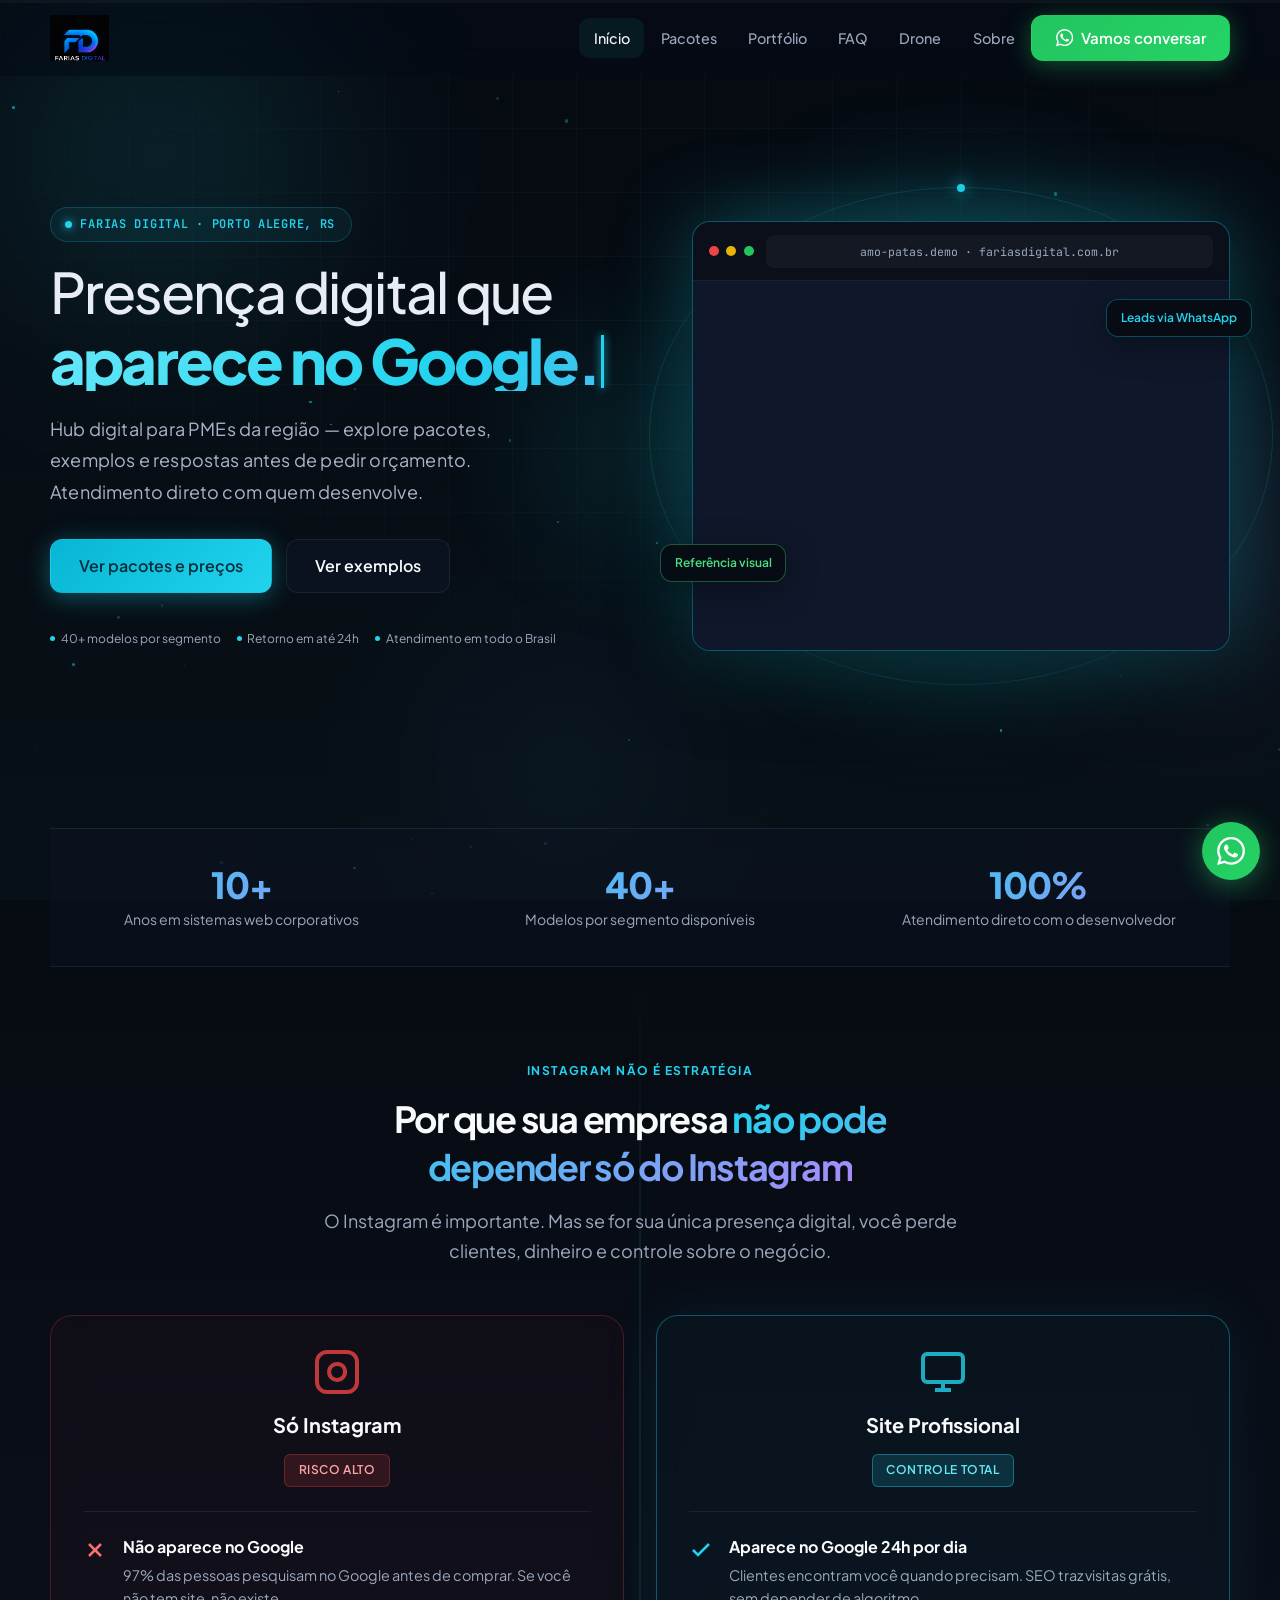
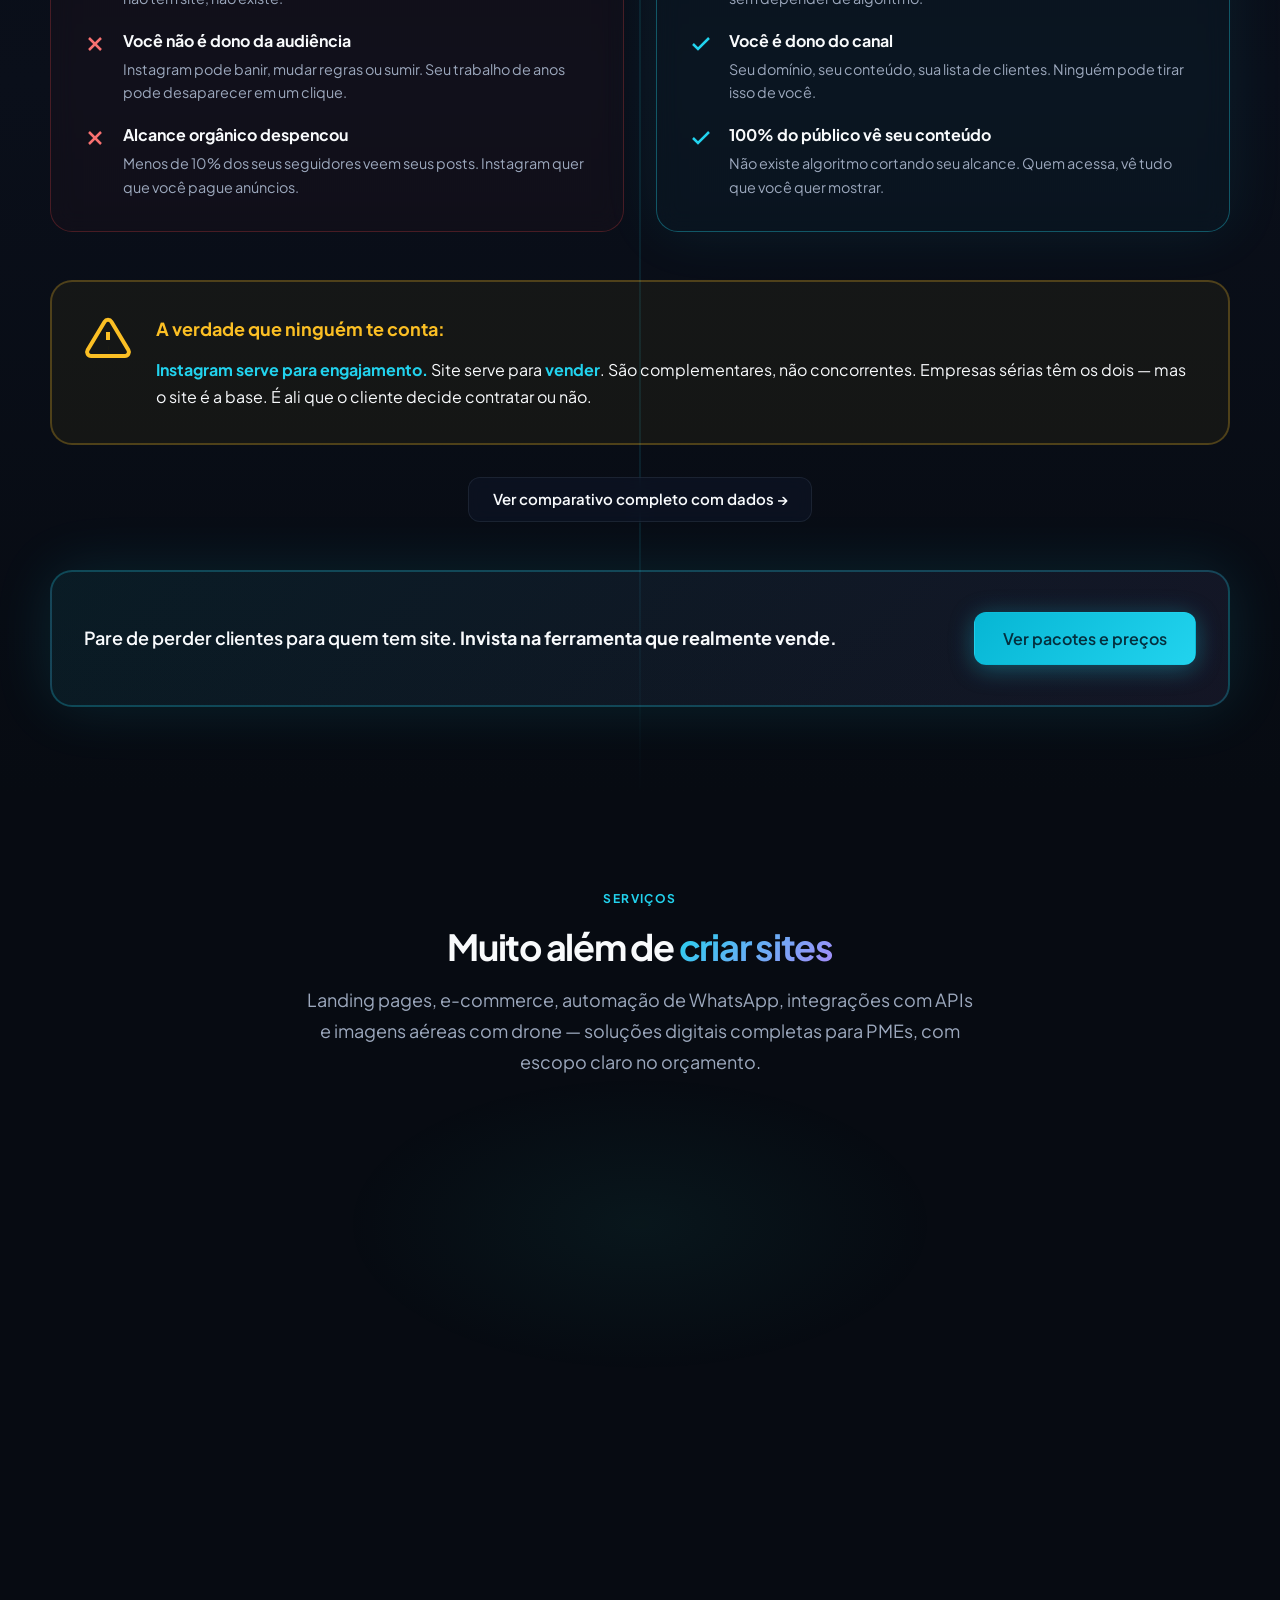
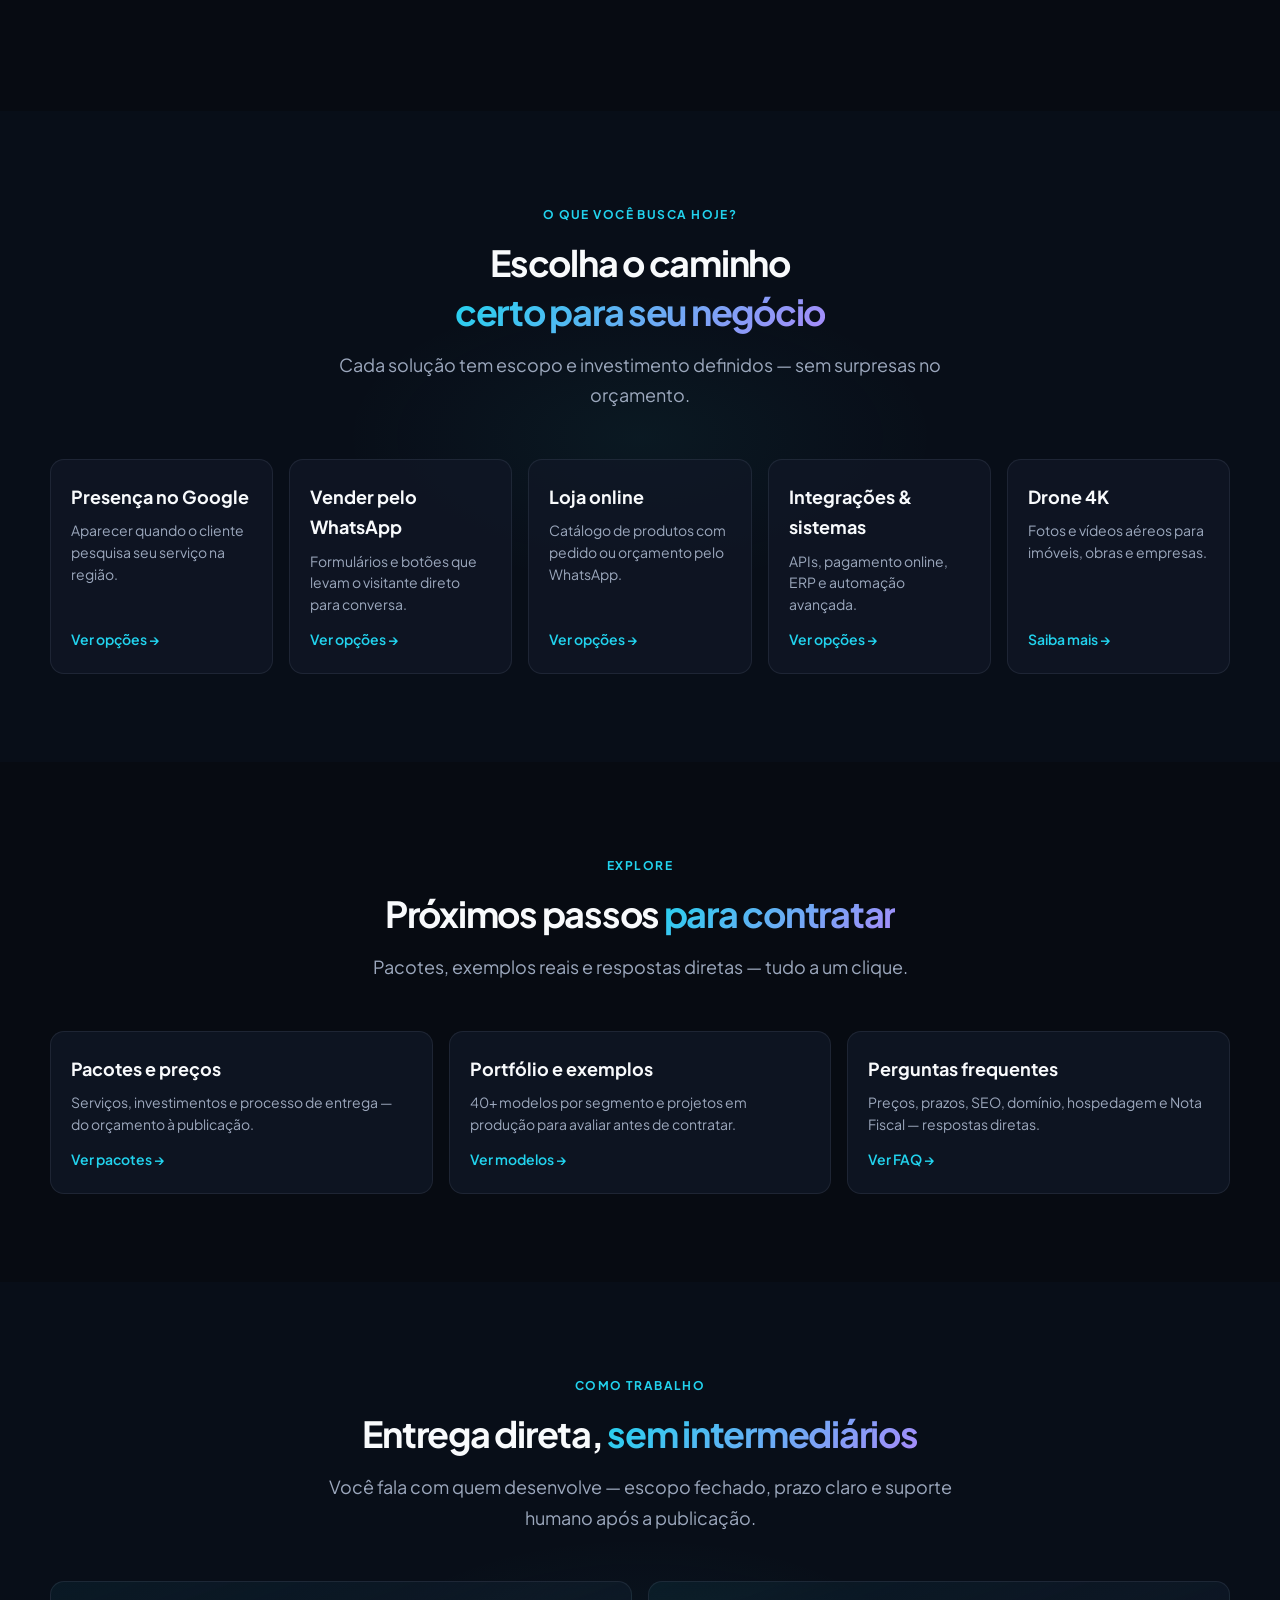
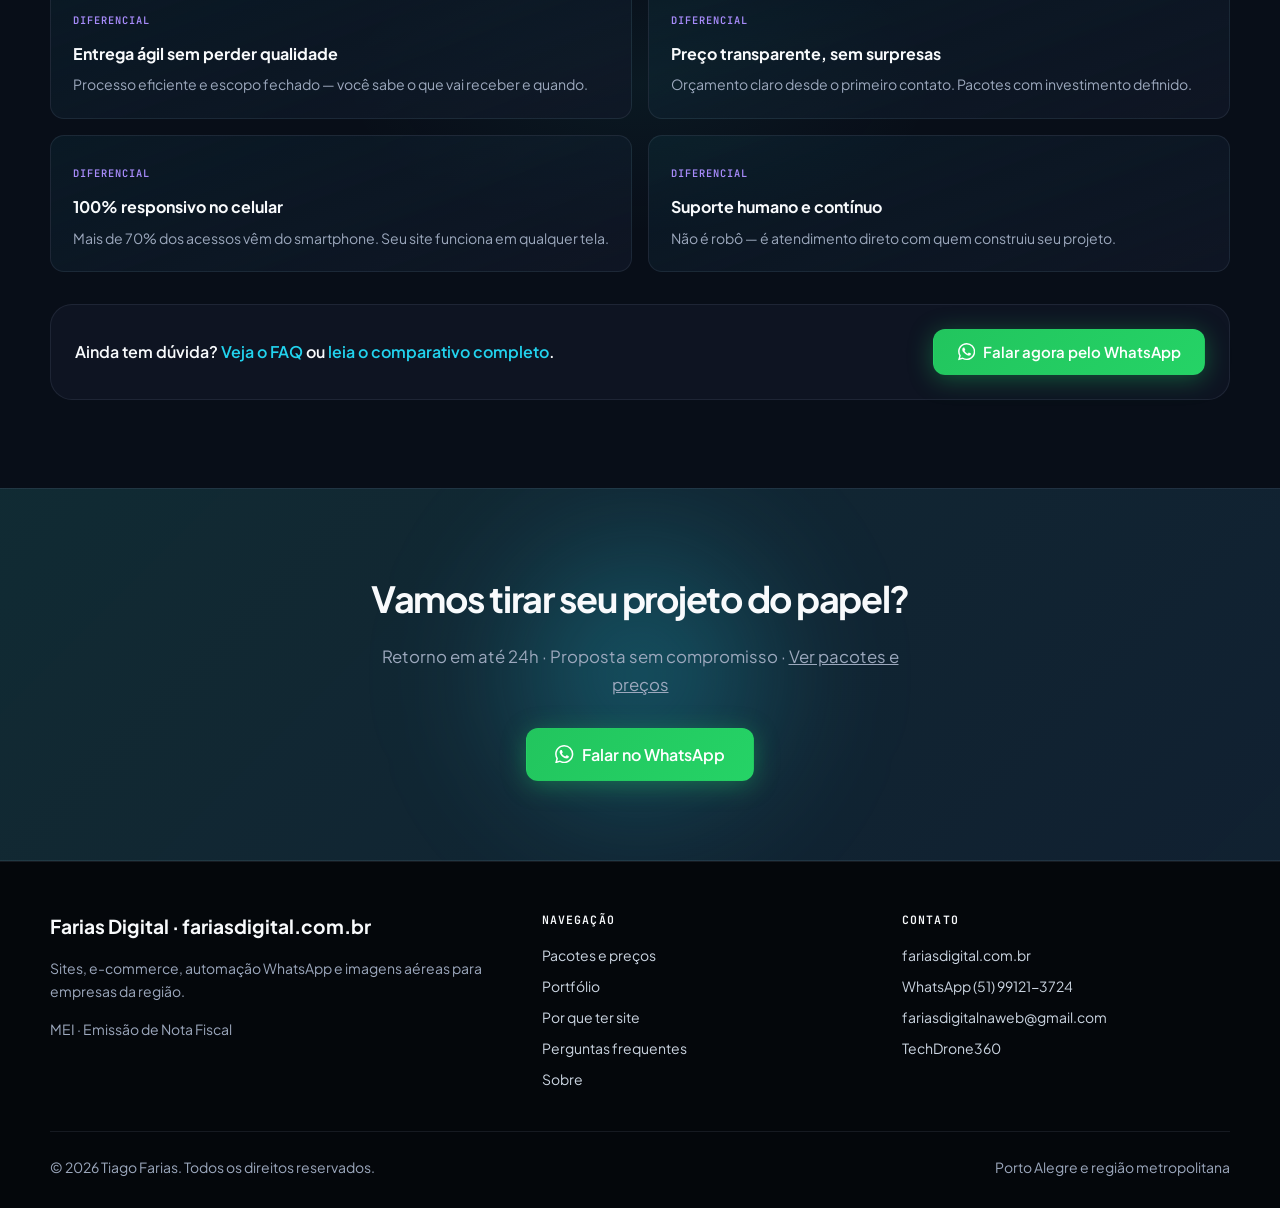
==== commit 8b29fdce: "Atualizar identidade visual e preview de compartilhamento do hub. Integra o novo logo, favicons e im" ====
--- a/index.html
+++ b/index.html
@@ -29,6 +29,9 @@
   <meta property="og:site_name" content="Farias Digital">
   <meta property="og:locale" content="pt_BR">
   <meta property="og:image" content="https://fariasdigital.com.br/assets/img/og-image.png">
+  <meta property="og:image:width" content="1200">
+  <meta property="og:image:height" content="630">
+  <meta property="og:image:type" content="image/png">
   <meta property="og:image:alt" content="Farias Digital — sites, e-commerce e drone em Porto Alegre">
   <meta name="twitter:card" content="summary_large_image">
   <meta name="twitter:title" content="Farias Digital | Landing Pages e Sites em Porto Alegre">
@@ -98,7 +101,7 @@
           <ul class="hero__trust" data-reveal data-reveal-delay="4">
             <li>40+ modelos por segmento</li>
             <li>Retorno em até 24h</li>
-            <li>Porto Alegre e região</li>
+            <li>Atendimento em todo o Brasil</li>
           </ul>
         </div>
 
--- a/assets/css/main.css
+++ b/assets/css/main.css
@@ -365,9 +365,9 @@
 
 .logo__img {
   display: block;
-  height: clamp(2rem, 5vw, 2.65rem);
+  height: clamp(2.35rem, 5.5vw, 2.85rem);
   width: auto;
-  max-width: min(12rem, 42vw);
+  max-width: min(14rem, 48vw);
   object-fit: contain;
 }
 
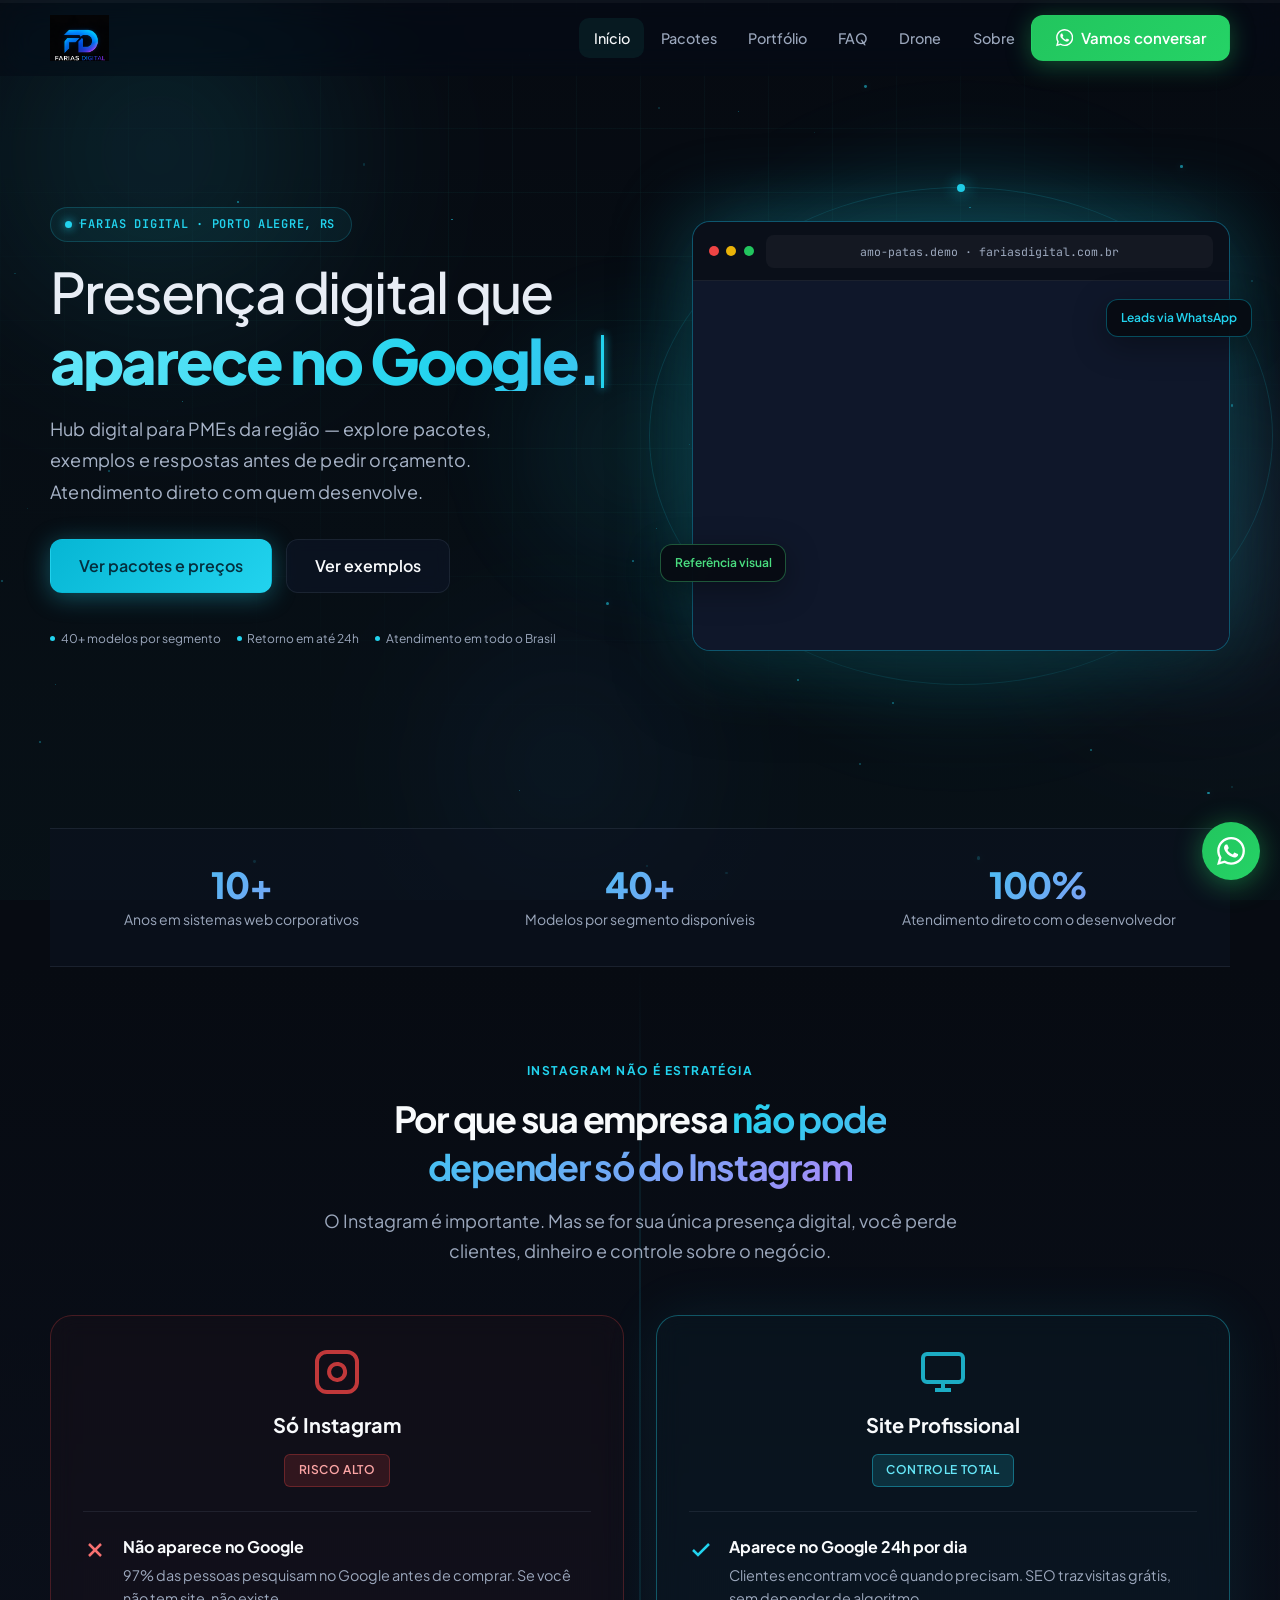
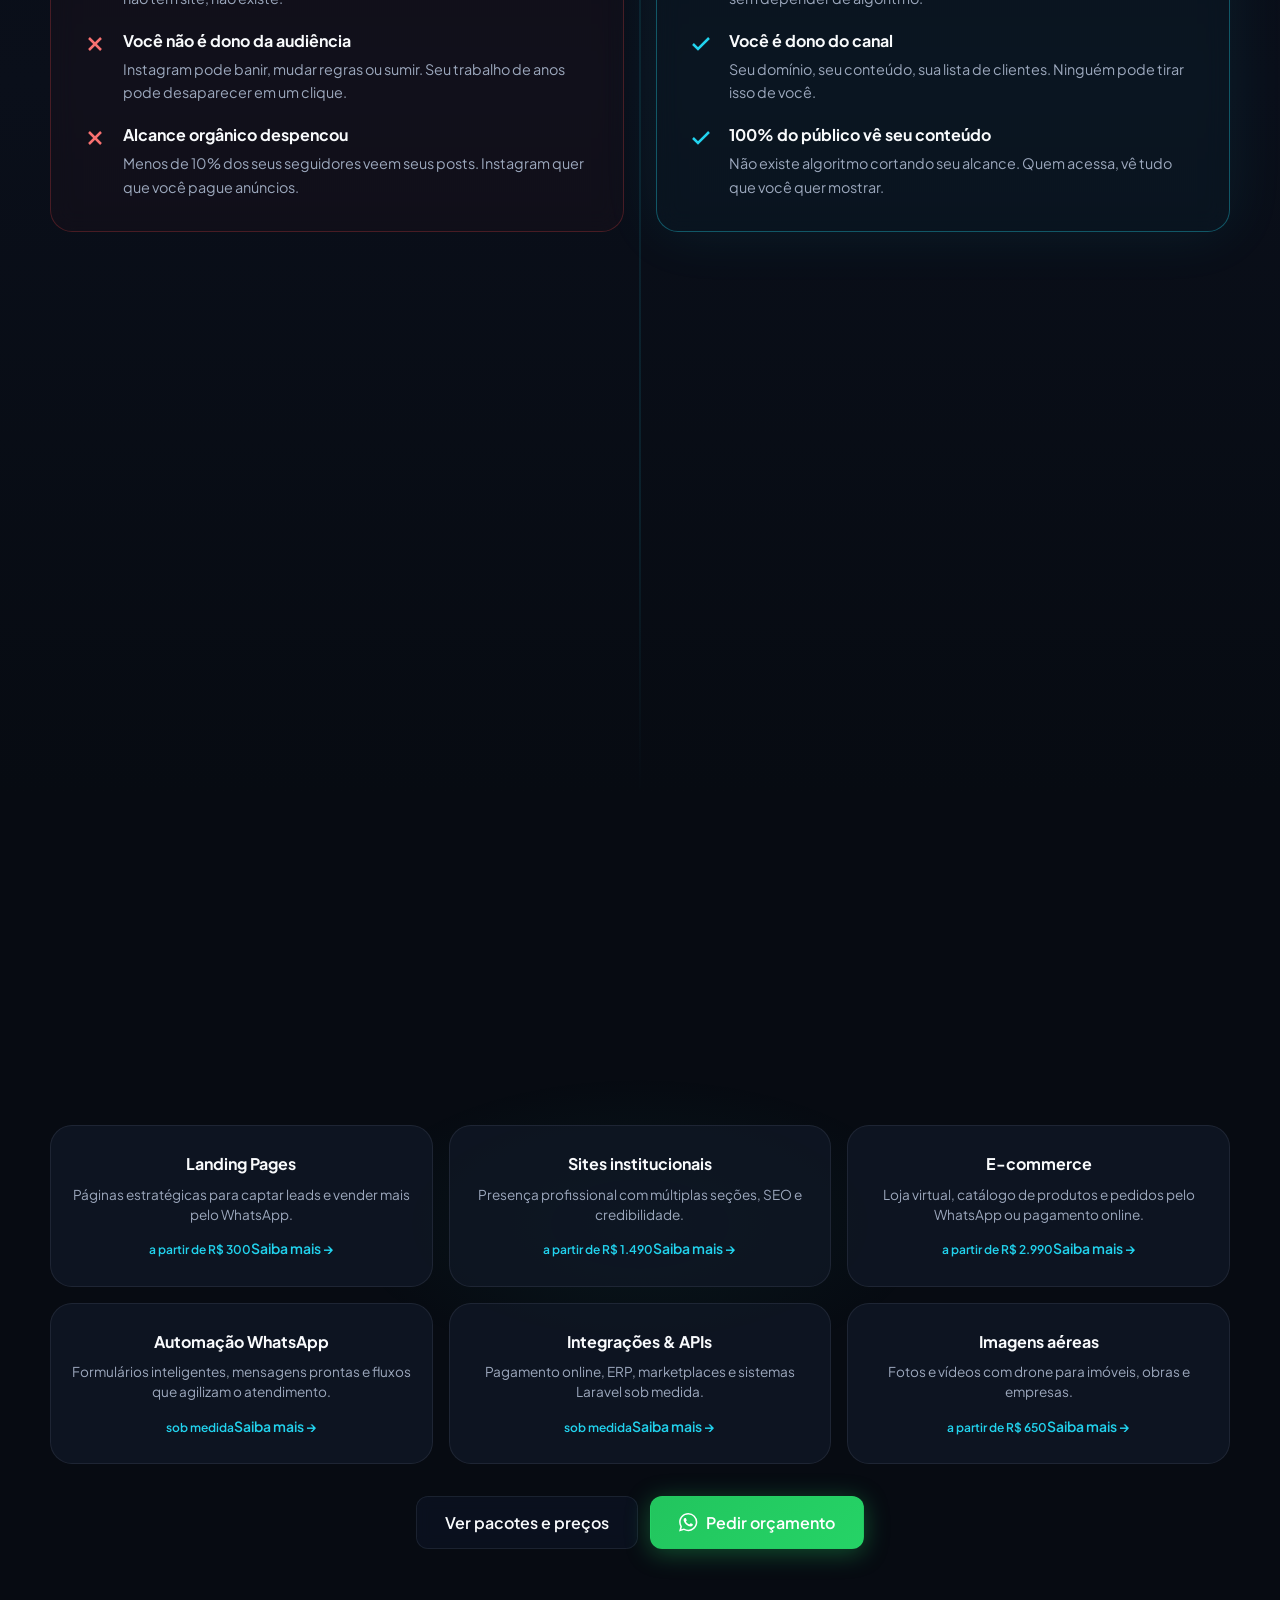
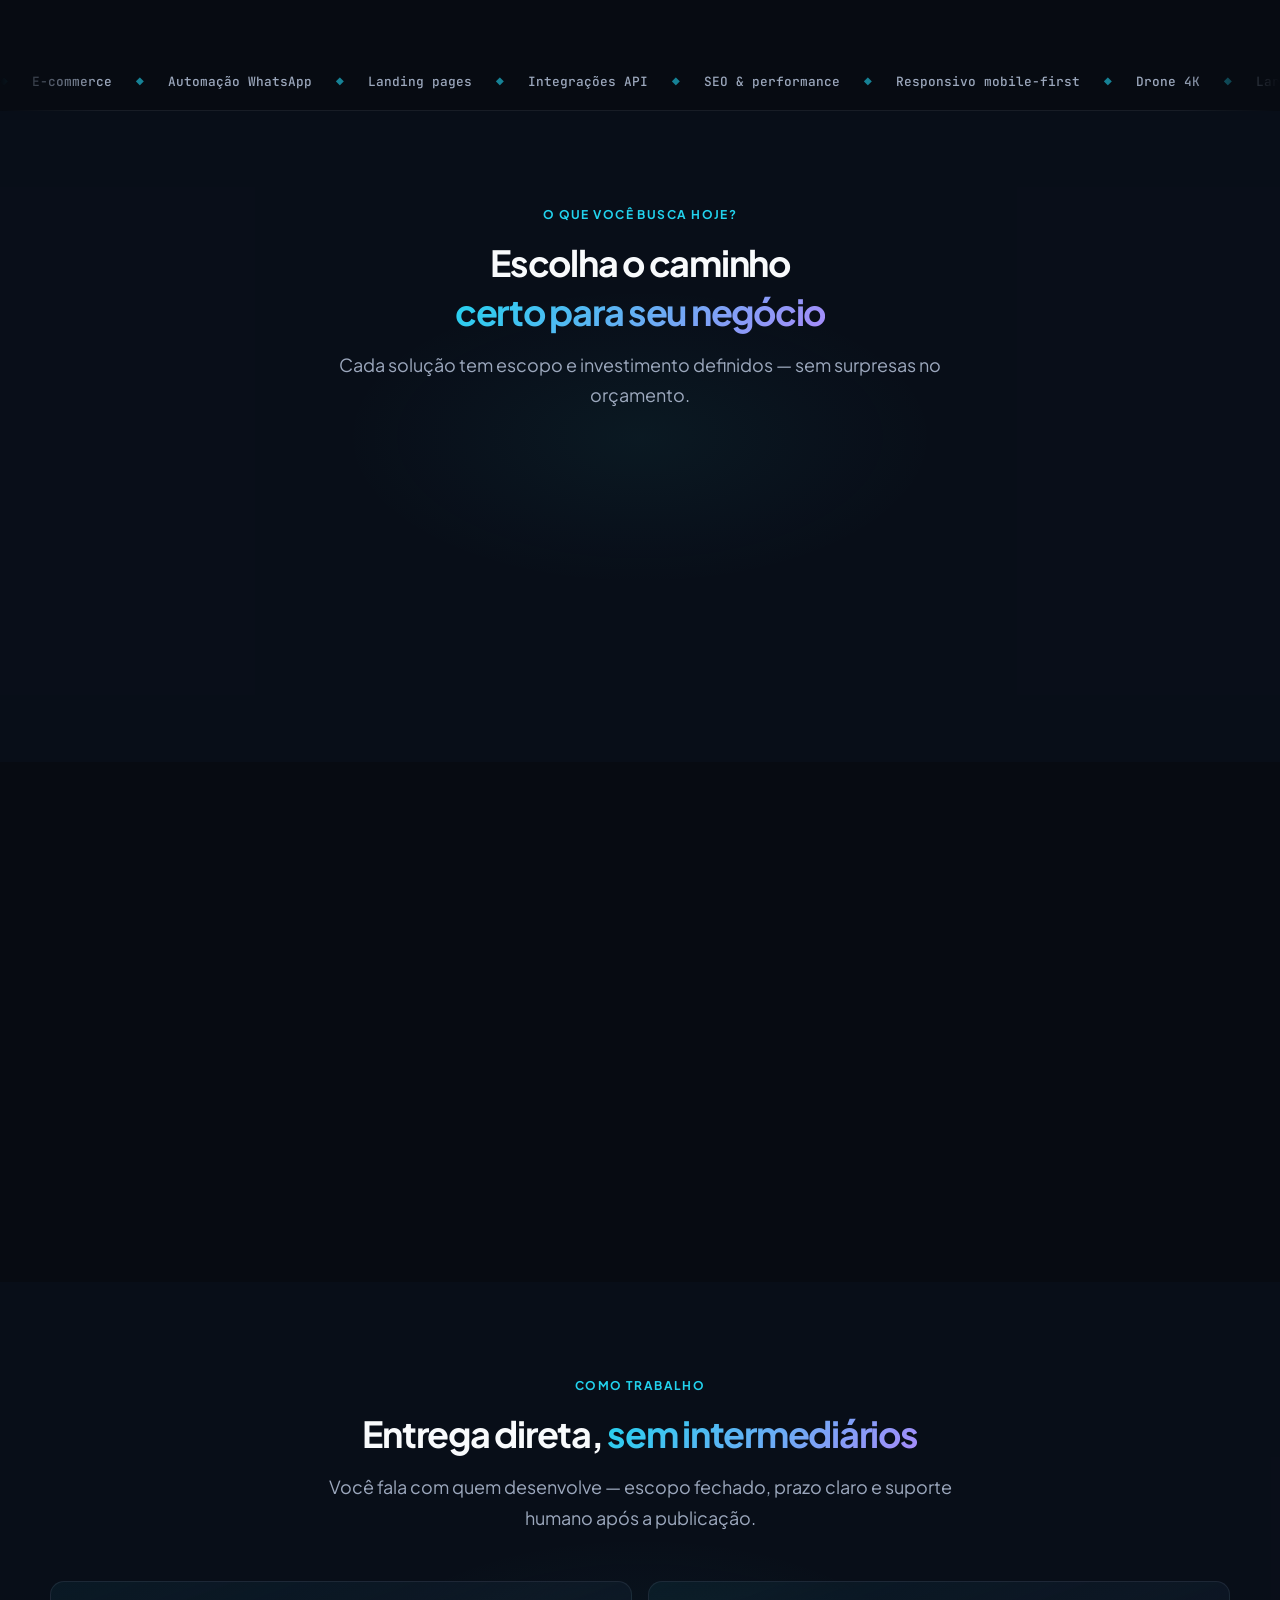
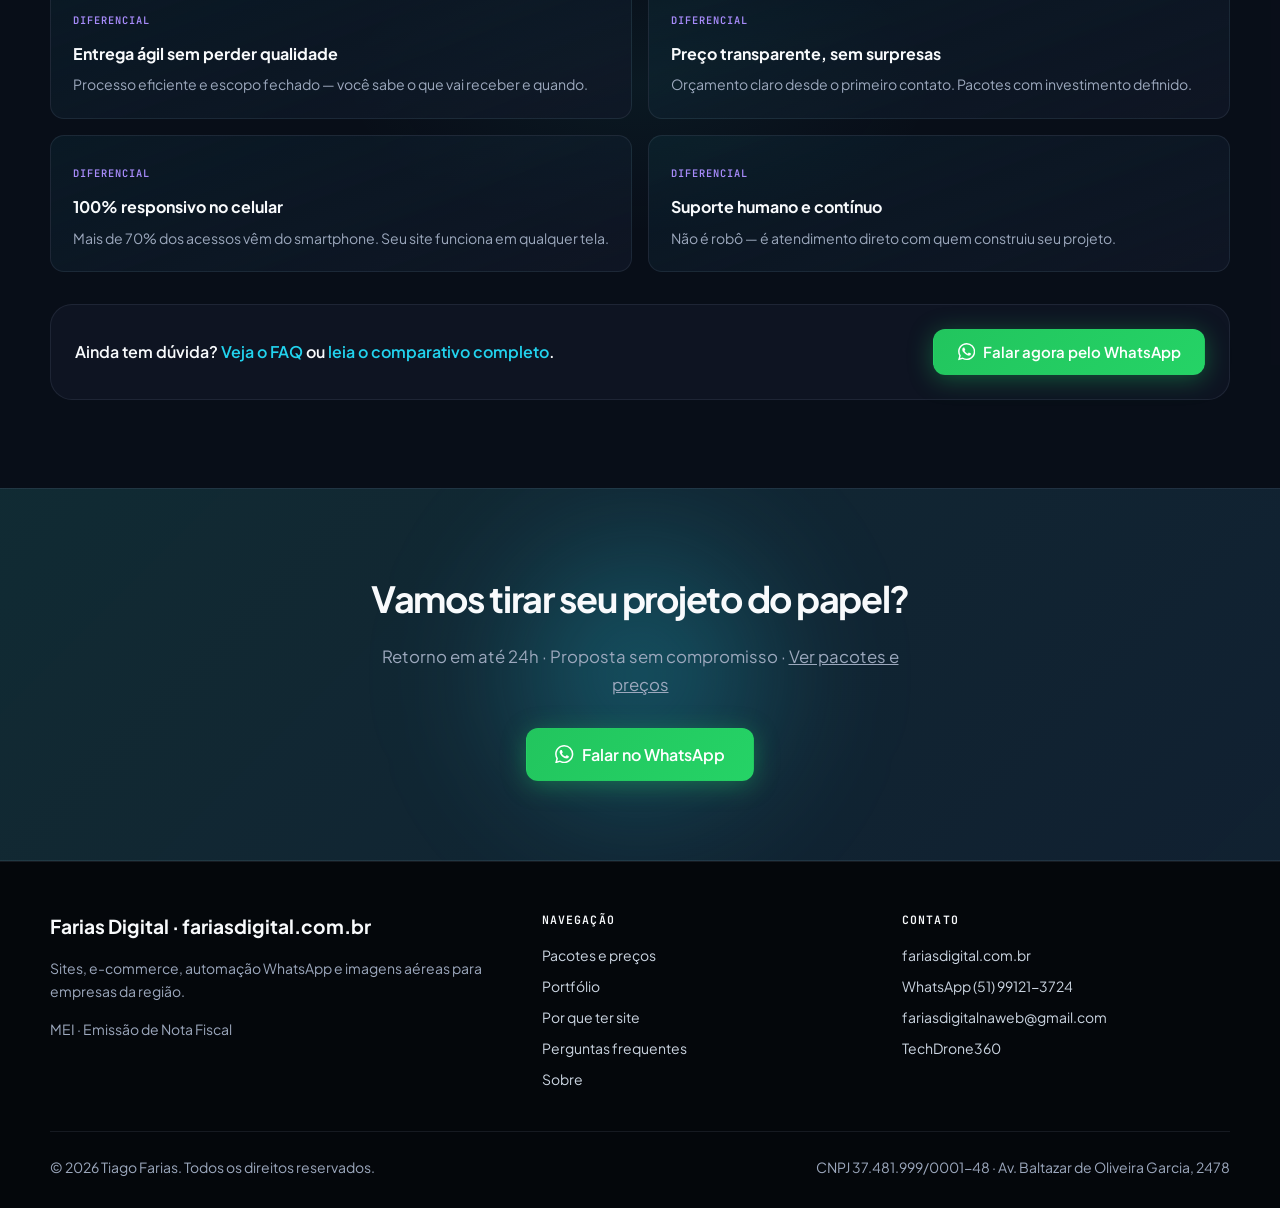
==== commit 2a866c10: "Padronizar rodapé com CNPJ e endereço em todas as páginas. Centraliza os dados legais da empresa no " ====
--- a/index.html
+++ b/index.html
@@ -306,7 +306,7 @@
       </div>
       <div class="footer__bottom">
         <span>© <span data-year></span> Tiago Farias. Todos os direitos reservados.</span>
-        <span><span data-region></span></span>
+        <span><span data-empresa-legal></span></span>
       </div>
     </div>
   </footer>
--- a/assets/css/main.css
+++ b/assets/css/main.css
@@ -1767,6 +1767,18 @@
   flex-wrap: wrap;
   gap: 0.5rem 1.5rem;
   justify-content: space-between;
+  font-size: var(--text-sm);
+  color: var(--color-muted);
+}
+
+.footer__bottom [data-empresa-legal] {
+  text-align: right;
+}
+
+@media (max-width: 640px) {
+  .footer__bottom [data-empresa-legal] {
+    text-align: left;
+  }
 }
 
 /* —— WhatsApp float —— */
